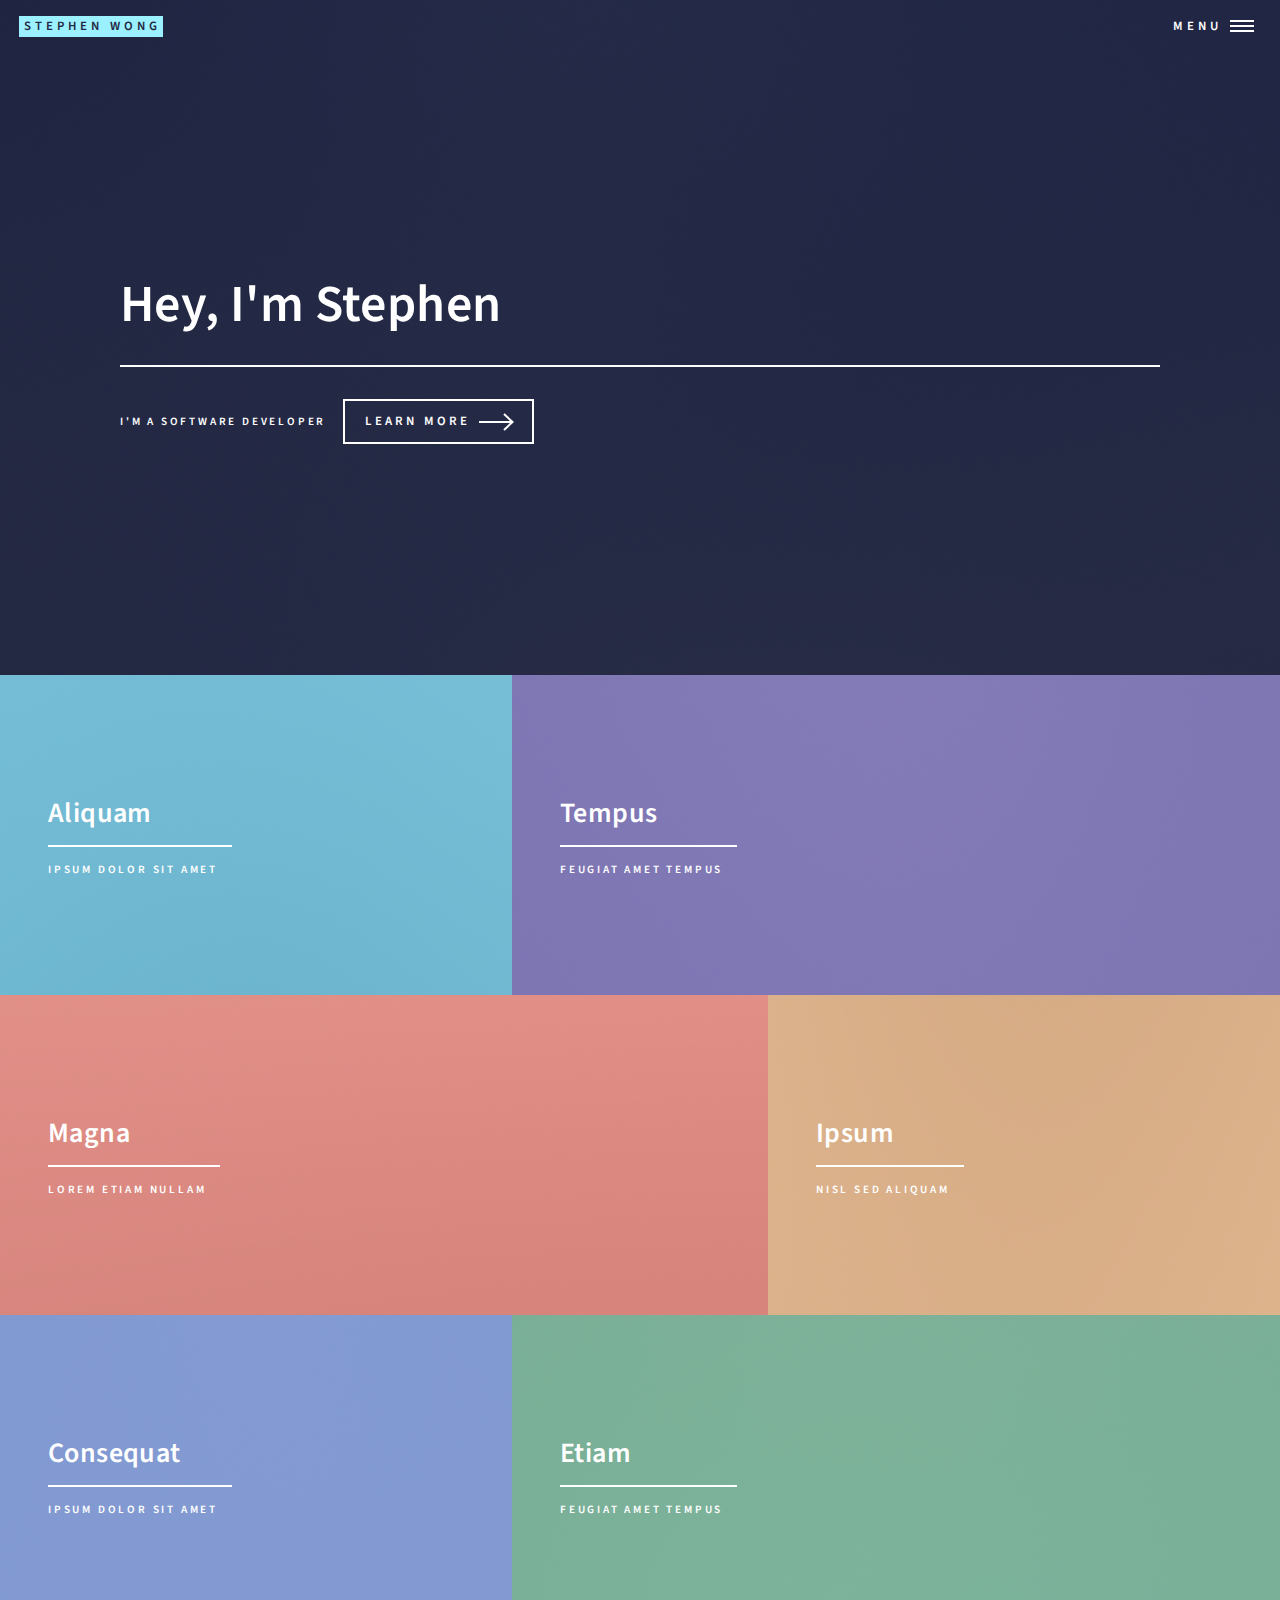
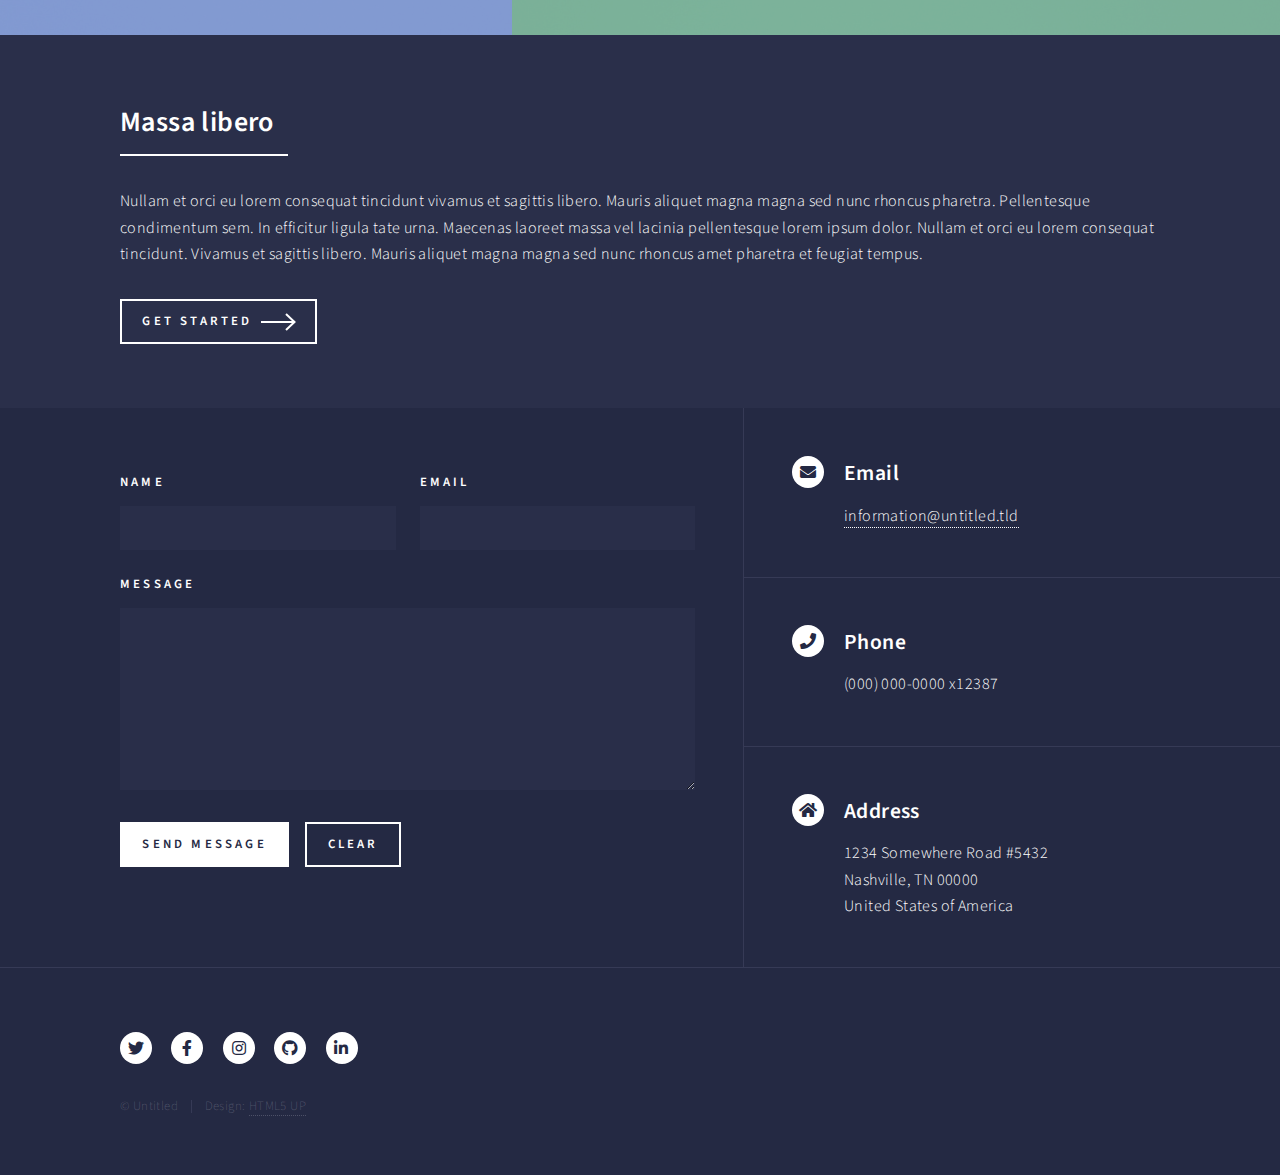
==== index.html @ ec14e12d "first commit" ====
<!DOCTYPE HTML>
<!--
	Forty by HTML5 UP
	html5up.net | @ajlkn
	Free for personal and commercial use under the CCA 3.0 license (html5up.net/license)
-->
<html>
	<head>
		<title>Stephen Wong</title>
		<meta charset="utf-8" />
		<meta name="viewport" content="width=device-width, initial-scale=1, user-scalable=no" />
		<link rel="stylesheet" href="assets/css/main.css" />
		<noscript><link rel="stylesheet" href="assets/css/noscript.css" /></noscript>
	</head>
	<body class="is-preload">

		<!-- Wrapper -->
			<div id="wrapper">

				<!-- Header -->
					<header id="header" class="alt">
						<a href="index.html" class="logo"><strong>Stephen Wong</strong> <span></span></a>
						<nav>
							<a href="#menu">Menu</a>
						</nav>
					</header>

				<!-- Menu -->
					<nav id="menu">
						<ul class="links">
							<li><a href="index.html">Home</a></li>
							<li><a href="landing.html">Landing</a></li>
							<li><a href="generic.html">Generic</a></li>
							<li><a href="elements.html">Elements</a></li>
						</ul>
						<ul class="actions stacked">
							<li><a href="#" class="button primary fit">Get Started</a></li>
							<li><a href="#" class="button fit">Log In</a></li>
						</ul>
					</nav>

				<!-- Banner -->
					<section id="banner" class="major">
						<div class="inner">
							<header class="major">
								<h1>Hey, I'm Stephen</h1>
							</header>
							<div class="content">
								<p>I'm a software developer</p>
								<ul class="actions">
									<li><a href="#one" class="button next scrolly">Learn more</a></li>
								</ul>
							</div>
						</div>
					</section>

				<!-- Main -->
					<div id="main">

						<!-- One -->
							<section id="one" class="tiles">
								<article>
									<span class="image">
										<img src="images/pic01.jpg" alt="" />
									</span>
									<header class="major">
										<h3><a href="landing.html" class="link">Aliquam</a></h3>
										<p>Ipsum dolor sit amet</p>
									</header>
								</article>
								<article>
									<span class="image">
										<img src="images/pic02.jpg" alt="" />
									</span>
									<header class="major">
										<h3><a href="landing.html" class="link">Tempus</a></h3>
										<p>feugiat amet tempus</p>
									</header>
								</article>
								<article>
									<span class="image">
										<img src="images/pic03.jpg" alt="" />
									</span>
									<header class="major">
										<h3><a href="landing.html" class="link">Magna</a></h3>
										<p>Lorem etiam nullam</p>
									</header>
								</article>
								<article>
									<span class="image">
										<img src="images/pic04.jpg" alt="" />
									</span>
									<header class="major">
										<h3><a href="landing.html" class="link">Ipsum</a></h3>
										<p>Nisl sed aliquam</p>
									</header>
								</article>
								<article>
									<span class="image">
										<img src="images/pic05.jpg" alt="" />
									</span>
									<header class="major">
										<h3><a href="landing.html" class="link">Consequat</a></h3>
										<p>Ipsum dolor sit amet</p>
									</header>
								</article>
								<article>
									<span class="image">
										<img src="images/pic06.jpg" alt="" />
									</span>
									<header class="major">
										<h3><a href="landing.html" class="link">Etiam</a></h3>
										<p>Feugiat amet tempus</p>
									</header>
								</article>
							</section>

						<!-- Two -->
							<section id="two">
								<div class="inner">
									<header class="major">
										<h2>Massa libero</h2>
									</header>
									<p>Nullam et orci eu lorem consequat tincidunt vivamus et sagittis libero. Mauris aliquet magna magna sed nunc rhoncus pharetra. Pellentesque condimentum sem. In efficitur ligula tate urna. Maecenas laoreet massa vel lacinia pellentesque lorem ipsum dolor. Nullam et orci eu lorem consequat tincidunt. Vivamus et sagittis libero. Mauris aliquet magna magna sed nunc rhoncus amet pharetra et feugiat tempus.</p>
									<ul class="actions">
										<li><a href="landing.html" class="button next">Get Started</a></li>
									</ul>
								</div>
							</section>

					</div>

				<!-- Contact -->
					<section id="contact">
						<div class="inner">
							<section>
								<form method="post" action="#">
									<div class="fields">
										<div class="field half">
											<label for="name">Name</label>
											<input type="text" name="name" id="name" />
										</div>
										<div class="field half">
											<label for="email">Email</label>
											<input type="text" name="email" id="email" />
										</div>
										<div class="field">
											<label for="message">Message</label>
											<textarea name="message" id="message" rows="6"></textarea>
										</div>
									</div>
									<ul class="actions">
										<li><input type="submit" value="Send Message" class="primary" /></li>
										<li><input type="reset" value="Clear" /></li>
									</ul>
								</form>
							</section>
							<section class="split">
								<section>
									<div class="contact-method">
										<span class="icon solid alt fa-envelope"></span>
										<h3>Email</h3>
										<a href="#">information@untitled.tld</a>
									</div>
								</section>
								<section>
									<div class="contact-method">
										<span class="icon solid alt fa-phone"></span>
										<h3>Phone</h3>
										<span>(000) 000-0000 x12387</span>
									</div>
								</section>
								<section>
									<div class="contact-method">
										<span class="icon solid alt fa-home"></span>
										<h3>Address</h3>
										<span>1234 Somewhere Road #5432<br />
										Nashville, TN 00000<br />
										United States of America</span>
									</div>
								</section>
							</section>
						</div>
					</section>

				<!-- Footer -->
					<footer id="footer">
						<div class="inner">
							<ul class="icons">
								<li><a href="#" class="icon brands alt fa-twitter"><span class="label">Twitter</span></a></li>
								<li><a href="#" class="icon brands alt fa-facebook-f"><span class="label">Facebook</span></a></li>
								<li><a href="#" class="icon brands alt fa-instagram"><span class="label">Instagram</span></a></li>
								<li><a href="#" class="icon brands alt fa-github"><span class="label">GitHub</span></a></li>
								<li><a href="#" class="icon brands alt fa-linkedin-in"><span class="label">LinkedIn</span></a></li>
							</ul>
							<ul class="copyright">
								<li>&copy; Untitled</li><li>Design: <a href="https://html5up.net">HTML5 UP</a></li>
							</ul>
						</div>
					</footer>

			</div>

		<!-- Scripts -->
			<script src="assets/js/jquery.min.js"></script>
			<script src="assets/js/jquery.scrolly.min.js"></script>
			<script src="assets/js/jquery.scrollex.min.js"></script>
			<script src="assets/js/browser.min.js"></script>
			<script src="assets/js/breakpoints.min.js"></script>
			<script src="assets/js/util.js"></script>
			<script src="assets/js/main.js"></script>

	</body>
</html>
---- assets/css/main.css ----
@import url(fontawesome-all.min.css);
@import url("https://fonts.googleapis.com/css?family=Source+Sans+Pro:300,300italic,600,600italic");

/*
	Forty by HTML5 UP
	html5up.net | @ajlkn
	Free for personal and commercial use under the CCA 3.0 license (html5up.net/license)
*/

html, body, div, span, applet, object,
iframe, h1, h2, h3, h4, h5, h6, p, blockquote,
pre, a, abbr, acronym, address, big, cite,
code, del, dfn, em, img, ins, kbd, q, s, samp,
small, strike, strong, sub, sup, tt, var, b,
u, i, center, dl, dt, dd, ol, ul, li, fieldset,
form, label, legend, table, caption, tbody,
tfoot, thead, tr, th, td, article, aside,
canvas, details, embed, figure, figcaption,
footer, header, hgroup, menu, nav, output, ruby,
section, summary, time, mark, audio, video {
	margin: 0;
	padding: 0;
	border: 0;
	font-size: 100%;
	font: inherit;
	vertical-align: baseline;}

article, aside, details, figcaption, figure,
footer, header, hgroup, menu, nav, section {
	display: block;}

body {
	line-height: 1;
}

ol, ul {
	list-style: none;
}

blockquote, q {
	quotes: none;
}

	blockquote:before, blockquote:after, q:before, q:after {
		content: '';
		content: none;
	}

table {
	border-collapse: collapse;
	border-spacing: 0;
}

body {
	-webkit-text-size-adjust: none;
}

mark {
	background-color: transparent;
	color: inherit;
}

input::-moz-focus-inner {
	border: 0;
	padding: 0;
}

input, select, textarea {
	-moz-appearance: none;
	-webkit-appearance: none;
	-ms-appearance: none;
	appearance: none;
}

/* Basic */

	@-ms-viewport {
		width: device-width;
	}

	body {
		-ms-overflow-style: scrollbar;
	}

	@media screen and (max-width: 480px) {

		html, body {
			min-width: 320px;
		}

	}

	html {
		box-sizing: border-box;
	}

	*, *:before, *:after {
		box-sizing: inherit;
	}

	body {
		background: #242943;
	}

		body.is-preload *, body.is-preload *:before, body.is-preload *:after {
			-moz-animation: none !important;
			-webkit-animation: none !important;
			-ms-animation: none !important;
			animation: none !important;
			-moz-transition: none !important;
			-webkit-transition: none !important;
			-ms-transition: none !important;
			transition: none !important;
		}

/* Type */

	body, input, select, textarea {
		color: #ffffff;
		font-family: "Source Sans Pro", Helvetica, sans-serif;
		font-size: 17pt;
		font-weight: 300;
		letter-spacing: 0.025em;
		line-height: 1.65;
	}

		@media screen and (max-width: 1680px) {

			body, input, select, textarea {
				font-size: 14pt;
			}

		}

		@media screen and (max-width: 1280px) {

			body, input, select, textarea {
				font-size: 12pt;
			}

		}

		@media screen and (max-width: 360px) {

			body, input, select, textarea {
				font-size: 11pt;
			}

		}

	a {
		-moz-transition: color 0.2s ease-in-out, border-bottom-color 0.2s ease-in-out;
		-webkit-transition: color 0.2s ease-in-out, border-bottom-color 0.2s ease-in-out;
		-ms-transition: color 0.2s ease-in-out, border-bottom-color 0.2s ease-in-out;
		transition: color 0.2s ease-in-out, border-bottom-color 0.2s ease-in-out;
		border-bottom: dotted 1px;
		color: inherit;
		text-decoration: none;
	}

		a:hover {
			border-bottom-color: transparent;
			color: #9bf1ff !important;
		}

		a:active {
			color: #53e3fb !important;
		}

	strong, b {
		color: #ffffff;
		font-weight: 600;
	}

	em, i {
		font-style: italic;
	}

	p {
		margin: 0 0 2em 0;
	}

	h1, h2, h3, h4, h5, h6 {
		color: #ffffff;
		font-weight: 600;
		line-height: 1.65;
		margin: 0 0 1em 0;
	}

		h1 a, h2 a, h3 a, h4 a, h5 a, h6 a {
			color: inherit;
			border-bottom: 0;
		}

	h1 {
		font-size: 2.5em;
	}

	h2 {
		font-size: 1.75em;
	}

	h3 {
		font-size: 1.35em;
	}

	h4 {
		font-size: 1.1em;
	}

	h5 {
		font-size: 0.9em;
	}

	h6 {
		font-size: 0.7em;
	}

	@media screen and (max-width: 736px) {

		h1 {
			font-size: 2em;
		}

		h2 {
			font-size: 1.5em;
		}

		h3 {
			font-size: 1.25em;
		}

	}

	sub {
		font-size: 0.8em;
		position: relative;
		top: 0.5em;
	}

	sup {
		font-size: 0.8em;
		position: relative;
		top: -0.5em;
	}

	blockquote {
		border-left: solid 4px rgba(212, 212, 255, 0.1);
		font-style: italic;
		margin: 0 0 2em 0;
		padding: 0.5em 0 0.5em 2em;
	}

	code {
		background: rgba(212, 212, 255, 0.035);
		font-family: "Courier New", monospace;
		font-size: 0.9em;
		margin: 0 0.25em;
		padding: 0.25em 0.65em;
	}

	pre {
		-webkit-overflow-scrolling: touch;
		font-family: "Courier New", monospace;
		font-size: 0.9em;
		margin: 0 0 2em 0;
	}

		pre code {
			display: block;
			line-height: 1.75;
			padding: 1em 1.5em;
			overflow-x: auto;
		}

	hr {
		border: 0;
		border-bottom: solid 1px rgba(212, 212, 255, 0.1);
		margin: 2em 0;
	}

		hr.major {
			margin: 3em 0;
		}

	.align-left {
		text-align: left;
	}

	.align-center {
		text-align: center;
	}

	.align-right {
		text-align: right;
	}

/* Row */

	.row {
		display: flex;
		flex-wrap: wrap;
		box-sizing: border-box;
		align-items: stretch;
	}

		.row > * {
			box-sizing: border-box;
		}

		.row.gtr-uniform > * > :last-child {
			margin-bottom: 0;
		}

		.row.aln-left {
			justify-content: flex-start;
		}

		.row.aln-center {
			justify-content: center;
		}

		.row.aln-right {
			justify-content: flex-end;
		}

		.row.aln-top {
			align-items: flex-start;
		}

		.row.aln-middle {
			align-items: center;
		}

		.row.aln-bottom {
			align-items: flex-end;
		}

		.row > .imp {
			order: -1;
		}

		.row > .col-1 {
			width: 8.33333%;
		}

		.row > .off-1 {
			margin-left: 8.33333%;
		}

		.row > .col-2 {
			width: 16.66667%;
		}

		.row > .off-2 {
			margin-left: 16.66667%;
		}

		.row > .col-3 {
			width: 25%;
		}

		.row > .off-3 {
			margin-left: 25%;
		}

		.row > .col-4 {
			width: 33.33333%;
		}

		.row > .off-4 {
			margin-left: 33.33333%;
		}

		.row > .col-5 {
			width: 41.66667%;
		}

		.row > .off-5 {
			margin-left: 41.66667%;
		}

		.row > .col-6 {
			width: 50%;
		}

		.row > .off-6 {
			margin-left: 50%;
		}

		.row > .col-7 {
			width: 58.33333%;
		}

		.row > .off-7 {
			margin-left: 58.33333%;
		}

		.row > .col-8 {
			width: 66.66667%;
		}

		.row > .off-8 {
			margin-left: 66.66667%;
		}

		.row > .col-9 {
			width: 75%;
		}

		.row > .off-9 {
			margin-left: 75%;
		}

		.row > .col-10 {
			width: 83.33333%;
		}

		.row > .off-10 {
			margin-left: 83.33333%;
		}

		.row > .col-11 {
			width: 91.66667%;
		}

		.row > .off-11 {
			margin-left: 91.66667%;
		}

		.row > .col-12 {
			width: 100%;
		}

		.row > .off-12 {
			margin-left: 100%;
		}

		.row.gtr-0 {
			margin-top: 0;
			margin-left: 0em;
		}

			.row.gtr-0 > * {
				padding: 0 0 0 0em;
			}

			.row.gtr-0.gtr-uniform {
				margin-top: 0em;
			}

				.row.gtr-0.gtr-uniform > * {
					padding-top: 0em;
				}

		.row.gtr-25 {
			margin-top: 0;
			margin-left: -0.5em;
		}

			.row.gtr-25 > * {
				padding: 0 0 0 0.5em;
			}

			.row.gtr-25.gtr-uniform {
				margin-top: -0.5em;
			}

				.row.gtr-25.gtr-uniform > * {
					padding-top: 0.5em;
				}

		.row.gtr-50 {
			margin-top: 0;
			margin-left: -1em;
		}

			.row.gtr-50 > * {
				padding: 0 0 0 1em;
			}

			.row.gtr-50.gtr-uniform {
				margin-top: -1em;
			}

				.row.gtr-50.gtr-uniform > * {
					padding-top: 1em;
				}

		.row {
			margin-top: 0;
			margin-left: -2em;
		}

			.row > * {
				padding: 0 0 0 2em;
			}

			.row.gtr-uniform {
				margin-top: -2em;
			}

				.row.gtr-uniform > * {
					padding-top: 2em;
				}

		.row.gtr-150 {
			margin-top: 0;
			margin-left: -3em;
		}

			.row.gtr-150 > * {
				padding: 0 0 0 3em;
			}

			.row.gtr-150.gtr-uniform {
				margin-top: -3em;
			}

				.row.gtr-150.gtr-uniform > * {
					padding-top: 3em;
				}

		.row.gtr-200 {
			margin-top: 0;
			margin-left: -4em;
		}

			.row.gtr-200 > * {
				padding: 0 0 0 4em;
			}

			.row.gtr-200.gtr-uniform {
				margin-top: -4em;
			}

				.row.gtr-200.gtr-uniform > * {
					padding-top: 4em;
				}

		@media screen and (max-width: 1680px) {

			.row {
				display: flex;
				flex-wrap: wrap;
				box-sizing: border-box;
				align-items: stretch;
			}

				.row > * {
					box-sizing: border-box;
				}

				.row.gtr-uniform > * > :last-child {
					margin-bottom: 0;
				}

				.row.aln-left {
					justify-content: flex-start;
				}

				.row.aln-center {
					justify-content: center;
				}

				.row.aln-right {
					justify-content: flex-end;
				}

				.row.aln-top {
					align-items: flex-start;
				}

				.row.aln-middle {
					align-items: center;
				}

				.row.aln-bottom {
					align-items: flex-end;
				}

				.row > .imp-xlarge {
					order: -1;
				}

				.row > .col-1-xlarge {
					width: 8.33333%;
				}

				.row > .off-1-xlarge {
					margin-left: 8.33333%;
				}

				.row > .col-2-xlarge {
					width: 16.66667%;
				}

				.row > .off-2-xlarge {
					margin-left: 16.66667%;
				}

				.row > .col-3-xlarge {
					width: 25%;
				}

				.row > .off-3-xlarge {
					margin-left: 25%;
				}

				.row > .col-4-xlarge {
					width: 33.33333%;
				}

				.row > .off-4-xlarge {
					margin-left: 33.33333%;
				}

				.row > .col-5-xlarge {
					width: 41.66667%;
				}

				.row > .off-5-xlarge {
					margin-left: 41.66667%;
				}

				.row > .col-6-xlarge {
					width: 50%;
				}

				.row > .off-6-xlarge {
					margin-left: 50%;
				}

				.row > .col-7-xlarge {
					width: 58.33333%;
				}

				.row > .off-7-xlarge {
					margin-left: 58.33333%;
				}

				.row > .col-8-xlarge {
					width: 66.66667%;
				}

				.row > .off-8-xlarge {
					margin-left: 66.66667%;
				}

				.row > .col-9-xlarge {
					width: 75%;
				}

				.row > .off-9-xlarge {
					margin-left: 75%;
				}

				.row > .col-10-xlarge {
					width: 83.33333%;
				}

				.row > .off-10-xlarge {
					margin-left: 83.33333%;
				}

				.row > .col-11-xlarge {
					width: 91.66667%;
				}

				.row > .off-11-xlarge {
					margin-left: 91.66667%;
				}

				.row > .col-12-xlarge {
					width: 100%;
				}

				.row > .off-12-xlarge {
					margin-left: 100%;
				}

				.row.gtr-0 {
					margin-top: 0;
					margin-left: 0em;
				}

					.row.gtr-0 > * {
						padding: 0 0 0 0em;
					}

					.row.gtr-0.gtr-uniform {
						margin-top: 0em;
					}

						.row.gtr-0.gtr-uniform > * {
							padding-top: 0em;
						}

				.row.gtr-25 {
					margin-top: 0;
					margin-left: -0.5em;
				}

					.row.gtr-25 > * {
						padding: 0 0 0 0.5em;
					}

					.row.gtr-25.gtr-uniform {
						margin-top: -0.5em;
					}

						.row.gtr-25.gtr-uniform > * {
							padding-top: 0.5em;
						}

				.row.gtr-50 {
					margin-top: 0;
					margin-left: -1em;
				}

					.row.gtr-50 > * {
						padding: 0 0 0 1em;
					}

					.row.gtr-50.gtr-uniform {
						margin-top: -1em;
					}

						.row.gtr-50.gtr-uniform > * {
							padding-top: 1em;
						}

				.row {
					margin-top: 0;
					margin-left: -2em;
				}

					.row > * {
						padding: 0 0 0 2em;
					}

					.row.gtr-uniform {
						margin-top: -2em;
					}

						.row.gtr-uniform > * {
							padding-top: 2em;
						}

				.row.gtr-150 {
					margin-top: 0;
					margin-left: -3em;
				}

					.row.gtr-150 > * {
						padding: 0 0 0 3em;
					}

					.row.gtr-150.gtr-uniform {
						margin-top: -3em;
					}

						.row.gtr-150.gtr-uniform > * {
							padding-top: 3em;
						}

				.row.gtr-200 {
					margin-top: 0;
					margin-left: -4em;
				}

					.row.gtr-200 > * {
						padding: 0 0 0 4em;
					}

					.row.gtr-200.gtr-uniform {
						margin-top: -4em;
					}

						.row.gtr-200.gtr-uniform > * {
							padding-top: 4em;
						}

		}

		@media screen and (max-width: 1280px) {

			.row {
				display: flex;
				flex-wrap: wrap;
				box-sizing: border-box;
				align-items: stretch;
			}

				.row > * {
					box-sizing: border-box;
				}

				.row.gtr-uniform > * > :last-child {
					margin-bottom: 0;
				}

				.row.aln-left {
					justify-content: flex-start;
				}

				.row.aln-center {
					justify-content: center;
				}

				.row.aln-right {
					justify-content: flex-end;
				}

				.row.aln-top {
					align-items: flex-start;
				}

				.row.aln-middle {
					align-items: center;
				}

				.row.aln-bottom {
					align-items: flex-end;
				}

				.row > .imp-large {
					order: -1;
				}

				.row > .col-1-large {
					width: 8.33333%;
				}

				.row > .off-1-large {
					margin-left: 8.33333%;
				}

				.row > .col-2-large {
					width: 16.66667%;
				}

				.row > .off-2-large {
					margin-left: 16.66667%;
				}

				.row > .col-3-large {
					width: 25%;
				}

				.row > .off-3-large {
					margin-left: 25%;
				}

				.row > .col-4-large {
					width: 33.33333%;
				}

				.row > .off-4-large {
					margin-left: 33.33333%;
				}

				.row > .col-5-large {
					width: 41.66667%;
				}

				.row > .off-5-large {
					margin-left: 41.66667%;
				}

				.row > .col-6-large {
					width: 50%;
				}

				.row > .off-6-large {
					margin-left: 50%;
				}

				.row > .col-7-large {
					width: 58.33333%;
				}

				.row > .off-7-large {
					margin-left: 58.33333%;
				}

				.row > .col-8-large {
					width: 66.66667%;
				}

				.row > .off-8-large {
					margin-left: 66.66667%;
				}

				.row > .col-9-large {
					width: 75%;
				}

				.row > .off-9-large {
					margin-left: 75%;
				}

				.row > .col-10-large {
					width: 83.33333%;
				}

				.row > .off-10-large {
					margin-left: 83.33333%;
				}

				.row > .col-11-large {
					width: 91.66667%;
				}

				.row > .off-11-large {
					margin-left: 91.66667%;
				}

				.row > .col-12-large {
					width: 100%;
				}

				.row > .off-12-large {
					margin-left: 100%;
				}

				.row.gtr-0 {
					margin-top: 0;
					margin-left: 0em;
				}

					.row.gtr-0 > * {
						padding: 0 0 0 0em;
					}

					.row.gtr-0.gtr-uniform {
						margin-top: 0em;
					}

						.row.gtr-0.gtr-uniform > * {
							padding-top: 0em;
						}

				.row.gtr-25 {
					margin-top: 0;
					margin-left: -0.375em;
				}

					.row.gtr-25 > * {
						padding: 0 0 0 0.375em;
					}

					.row.gtr-25.gtr-uniform {
						margin-top: -0.375em;
					}

						.row.gtr-25.gtr-uniform > * {
							padding-top: 0.375em;
						}

				.row.gtr-50 {
					margin-top: 0;
					margin-left: -0.75em;
				}

					.row.gtr-50 > * {
						padding: 0 0 0 0.75em;
					}

					.row.gtr-50.gtr-uniform {
						margin-top: -0.75em;
					}

						.row.gtr-50.gtr-uniform > * {
							padding-top: 0.75em;
						}

				.row {
					margin-top: 0;
					margin-left: -1.5em;
				}

					.row > * {
						padding: 0 0 0 1.5em;
					}

					.row.gtr-uniform {
						margin-top: -1.5em;
					}

						.row.gtr-uniform > * {
							padding-top: 1.5em;
						}

				.row.gtr-150 {
					margin-top: 0;
					margin-left: -2.25em;
				}

					.row.gtr-150 > * {
						padding: 0 0 0 2.25em;
					}

					.row.gtr-150.gtr-uniform {
						margin-top: -2.25em;
					}

						.row.gtr-150.gtr-uniform > * {
							padding-top: 2.25em;
						}

				.row.gtr-200 {
					margin-top: 0;
					margin-left: -3em;
				}

					.row.gtr-200 > * {
						padding: 0 0 0 3em;
					}

					.row.gtr-200.gtr-uniform {
						margin-top: -3em;
					}

						.row.gtr-200.gtr-uniform > * {
							padding-top: 3em;
						}

		}

		@media screen and (max-width: 980px) {

			.row {
				display: flex;
				flex-wrap: wrap;
				box-sizing: border-box;
				align-items: stretch;
			}

				.row > * {
					box-sizing: border-box;
				}

				.row.gtr-uniform > * > :last-child {
					margin-bottom: 0;
				}

				.row.aln-left {
					justify-content: flex-start;
				}

				.row.aln-center {
					justify-content: center;
				}

				.row.aln-right {
					justify-content: flex-end;
				}

				.row.aln-top {
					align-items: flex-start;
				}

				.row.aln-middle {
					align-items: center;
				}

				.row.aln-bottom {
					align-items: flex-end;
				}

				.row > .imp-medium {
					order: -1;
				}

				.row > .col-1-medium {
					width: 8.33333%;
				}

				.row > .off-1-medium {
					margin-left: 8.33333%;
				}

				.row > .col-2-medium {
					width: 16.66667%;
				}

				.row > .off-2-medium {
					margin-left: 16.66667%;
				}

				.row > .col-3-medium {
					width: 25%;
				}

				.row > .off-3-medium {
					margin-left: 25%;
				}

				.row > .col-4-medium {
					width: 33.33333%;
				}

				.row > .off-4-medium {
					margin-left: 33.33333%;
				}

				.row > .col-5-medium {
					width: 41.66667%;
				}

				.row > .off-5-medium {
					margin-left: 41.66667%;
				}

				.row > .col-6-medium {
					width: 50%;
				}

				.row > .off-6-medium {
					margin-left: 50%;
				}

				.row > .col-7-medium {
					width: 58.33333%;
				}

				.row > .off-7-medium {
					margin-left: 58.33333%;
				}

				.row > .col-8-medium {
					width: 66.66667%;
				}

				.row > .off-8-medium {
					margin-left: 66.66667%;
				}

				.row > .col-9-medium {
					width: 75%;
				}

				.row > .off-9-medium {
					margin-left: 75%;
				}

				.row > .col-10-medium {
					width: 83.33333%;
				}

				.row > .off-10-medium {
					margin-left: 83.33333%;
				}

				.row > .col-11-medium {
					width: 91.66667%;
				}

				.row > .off-11-medium {
					margin-left: 91.66667%;
				}

				.row > .col-12-medium {
					width: 100%;
				}

				.row > .off-12-medium {
					margin-left: 100%;
				}

				.row.gtr-0 {
					margin-top: 0;
					margin-left: 0em;
				}

					.row.gtr-0 > * {
						padding: 0 0 0 0em;
					}

					.row.gtr-0.gtr-uniform {
						margin-top: 0em;
					}

						.row.gtr-0.gtr-uniform > * {
							padding-top: 0em;
						}

				.row.gtr-25 {
					margin-top: 0;
					margin-left: -0.375em;
				}

					.row.gtr-25 > * {
						padding: 0 0 0 0.375em;
					}

					.row.gtr-25.gtr-uniform {
						margin-top: -0.375em;
					}

						.row.gtr-25.gtr-uniform > * {
							padding-top: 0.375em;
						}

				.row.gtr-50 {
					margin-top: 0;
					margin-left: -0.75em;
				}

					.row.gtr-50 > * {
						padding: 0 0 0 0.75em;
					}

					.row.gtr-50.gtr-uniform {
						margin-top: -0.75em;
					}

						.row.gtr-50.gtr-uniform > * {
							padding-top: 0.75em;
						}

				.row {
					margin-top: 0;
					margin-left: -1.5em;
				}

					.row > * {
						padding: 0 0 0 1.5em;
					}

					.row.gtr-uniform {
						margin-top: -1.5em;
					}

						.row.gtr-uniform > * {
							padding-top: 1.5em;
						}

				.row.gtr-150 {
					margin-top: 0;
					margin-left: -2.25em;
				}

					.row.gtr-150 > * {
						padding: 0 0 0 2.25em;
					}

					.row.gtr-150.gtr-uniform {
						margin-top: -2.25em;
					}

						.row.gtr-150.gtr-uniform > * {
							padding-top: 2.25em;
						}

				.row.gtr-200 {
					margin-top: 0;
					margin-left: -3em;
				}

					.row.gtr-200 > * {
						padding: 0 0 0 3em;
					}

					.row.gtr-200.gtr-uniform {
						margin-top: -3em;
					}

						.row.gtr-200.gtr-uniform > * {
							padding-top: 3em;
						}

		}

		@media screen and (max-width: 736px) {

			.row {
				display: flex;
				flex-wrap: wrap;
				box-sizing: border-box;
				align-items: stretch;
			}

				.row > * {
					box-sizing: border-box;
				}

				.row.gtr-uniform > * > :last-child {
					margin-bottom: 0;
				}

				.row.aln-left {
					justify-content: flex-start;
				}

				.row.aln-center {
					justify-content: center;
				}

				.row.aln-right {
					justify-content: flex-end;
				}

				.row.aln-top {
					align-items: flex-start;
				}

				.row.aln-middle {
					align-items: center;
				}

				.row.aln-bottom {
					align-items: flex-end;
				}

				.row > .imp-small {
					order: -1;
				}

				.row > .col-1-small {
					width: 8.33333%;
				}

				.row > .off-1-small {
					margin-left: 8.33333%;
				}

				.row > .col-2-small {
					width: 16.66667%;
				}

				.row > .off-2-small {
					margin-left: 16.66667%;
				}

				.row > .col-3-small {
					width: 25%;
				}

				.row > .off-3-small {
					margin-left: 25%;
				}

				.row > .col-4-small {
					width: 33.33333%;
				}

				.row > .off-4-small {
					margin-left: 33.33333%;
				}

				.row > .col-5-small {
					width: 41.66667%;
				}

				.row > .off-5-small {
					margin-left: 41.66667%;
				}

				.row > .col-6-small {
					width: 50%;
				}

				.row > .off-6-small {
					margin-left: 50%;
				}

				.row > .col-7-small {
					width: 58.33333%;
				}

				.row > .off-7-small {
					margin-left: 58.33333%;
				}

				.row > .col-8-small {
					width: 66.66667%;
				}

				.row > .off-8-small {
					margin-left: 66.66667%;
				}

				.row > .col-9-small {
					width: 75%;
				}

				.row > .off-9-small {
					margin-left: 75%;
				}

				.row > .col-10-small {
					width: 83.33333%;
				}

				.row > .off-10-small {
					margin-left: 83.33333%;
				}

				.row > .col-11-small {
					width: 91.66667%;
				}

				.row > .off-11-small {
					margin-left: 91.66667%;
				}

				.row > .col-12-small {
					width: 100%;
				}

				.row > .off-12-small {
					margin-left: 100%;
				}

				.row.gtr-0 {
					margin-top: 0;
					margin-left: 0em;
				}

					.row.gtr-0 > * {
						padding: 0 0 0 0em;
					}

					.row.gtr-0.gtr-uniform {
						margin-top: 0em;
					}

						.row.gtr-0.gtr-uniform > * {
							padding-top: 0em;
						}

				.row.gtr-25 {
					margin-top: 0;
					margin-left: -0.3125em;
				}

					.row.gtr-25 > * {
						padding: 0 0 0 0.3125em;
					}

					.row.gtr-25.gtr-uniform {
						margin-top: -0.3125em;
					}

						.row.gtr-25.gtr-uniform > * {
							padding-top: 0.3125em;
						}

				.row.gtr-50 {
					margin-top: 0;
					margin-left: -0.625em;
				}

					.row.gtr-50 > * {
						padding: 0 0 0 0.625em;
					}

					.row.gtr-50.gtr-uniform {
						margin-top: -0.625em;
					}

						.row.gtr-50.gtr-uniform > * {
							padding-top: 0.625em;
						}

				.row {
					margin-top: 0;
					margin-left: -1.25em;
				}

					.row > * {
						padding: 0 0 0 1.25em;
					}

					.row.gtr-uniform {
						margin-top: -1.25em;
					}

						.row.gtr-uniform > * {
							padding-top: 1.25em;
						}

				.row.gtr-150 {
					margin-top: 0;
					margin-left: -1.875em;
				}

					.row.gtr-150 > * {
						padding: 0 0 0 1.875em;
					}

					.row.gtr-150.gtr-uniform {
						margin-top: -1.875em;
					}

						.row.gtr-150.gtr-uniform > * {
							padding-top: 1.875em;
						}

				.row.gtr-200 {
					margin-top: 0;
					margin-left: -2.5em;
				}

					.row.gtr-200 > * {
						padding: 0 0 0 2.5em;
					}

					.row.gtr-200.gtr-uniform {
						margin-top: -2.5em;
					}

						.row.gtr-200.gtr-uniform > * {
							padding-top: 2.5em;
						}

		}

		@media screen and (max-width: 480px) {

			.row {
				display: flex;
				flex-wrap: wrap;
				box-sizing: border-box;
				align-items: stretch;
			}

				.row > * {
					box-sizing: border-box;
				}

				.row.gtr-uniform > * > :last-child {
					margin-bottom: 0;
				}

				.row.aln-left {
					justify-content: flex-start;
				}

				.row.aln-center {
					justify-content: center;
				}

				.row.aln-right {
					justify-content: flex-end;
				}

				.row.aln-top {
					align-items: flex-start;
				}

				.row.aln-middle {
					align-items: center;
				}

				.row.aln-bottom {
					align-items: flex-end;
				}

				.row > .imp-xsmall {
					order: -1;
				}

				.row > .col-1-xsmall {
					width: 8.33333%;
				}

				.row > .off-1-xsmall {
					margin-left: 8.33333%;
				}

				.row > .col-2-xsmall {
					width: 16.66667%;
				}

				.row > .off-2-xsmall {
					margin-left: 16.66667%;
				}

				.row > .col-3-xsmall {
					width: 25%;
				}

				.row > .off-3-xsmall {
					margin-left: 25%;
				}

				.row > .col-4-xsmall {
					width: 33.33333%;
				}

				.row > .off-4-xsmall {
					margin-left: 33.33333%;
				}

				.row > .col-5-xsmall {
					width: 41.66667%;
				}

				.row > .off-5-xsmall {
					margin-left: 41.66667%;
				}

				.row > .col-6-xsmall {
					width: 50%;
				}

				.row > .off-6-xsmall {
					margin-left: 50%;
				}

				.row > .col-7-xsmall {
					width: 58.33333%;
				}

				.row > .off-7-xsmall {
					margin-left: 58.33333%;
				}

				.row > .col-8-xsmall {
					width: 66.66667%;
				}

				.row > .off-8-xsmall {
					margin-left: 66.66667%;
				}

				.row > .col-9-xsmall {
					width: 75%;
				}

				.row > .off-9-xsmall {
					margin-left: 75%;
				}

				.row > .col-10-xsmall {
					width: 83.33333%;
				}

				.row > .off-10-xsmall {
					margin-left: 83.33333%;
				}

				.row > .col-11-xsmall {
					width: 91.66667%;
				}

				.row > .off-11-xsmall {
					margin-left: 91.66667%;
				}

				.row > .col-12-xsmall {
					width: 100%;
				}

				.row > .off-12-xsmall {
					margin-left: 100%;
				}

				.row.gtr-0 {
					margin-top: 0;
					margin-left: 0em;
				}

					.row.gtr-0 > * {
						padding: 0 0 0 0em;
					}

					.row.gtr-0.gtr-uniform {
						margin-top: 0em;
					}

						.row.gtr-0.gtr-uniform > * {
							padding-top: 0em;
						}

				.row.gtr-25 {
					margin-top: 0;
					margin-left: -0.3125em;
				}

					.row.gtr-25 > * {
						padding: 0 0 0 0.3125em;
					}

					.row.gtr-25.gtr-uniform {
						margin-top: -0.3125em;
					}

						.row.gtr-25.gtr-uniform > * {
							padding-top: 0.3125em;
						}

				.row.gtr-50 {
					margin-top: 0;
					margin-left: -0.625em;
				}

					.row.gtr-50 > * {
						padding: 0 0 0 0.625em;
					}

					.row.gtr-50.gtr-uniform {
						margin-top: -0.625em;
					}

						.row.gtr-50.gtr-uniform > * {
							padding-top: 0.625em;
						}

				.row {
					margin-top: 0;
					margin-left: -1.25em;
				}

					.row > * {
						padding: 0 0 0 1.25em;
					}

					.row.gtr-uniform {
						margin-top: -1.25em;
					}

						.row.gtr-uniform > * {
							padding-top: 1.25em;
						}

				.row.gtr-150 {
					margin-top: 0;
					margin-left: -1.875em;
				}

					.row.gtr-150 > * {
						padding: 0 0 0 1.875em;
					}

					.row.gtr-150.gtr-uniform {
						margin-top: -1.875em;
					}

						.row.gtr-150.gtr-uniform > * {
							padding-top: 1.875em;
						}

				.row.gtr-200 {
					margin-top: 0;
					margin-left: -2.5em;
				}

					.row.gtr-200 > * {
						padding: 0 0 0 2.5em;
					}

					.row.gtr-200.gtr-uniform {
						margin-top: -2.5em;
					}

						.row.gtr-200.gtr-uniform > * {
							padding-top: 2.5em;
						}

		}

/* Section/Article */

	section.special, article.special {
		text-align: center;
	}

	header.major {
		width: -moz-max-content;
		width: -webkit-max-content;
		width: -ms-max-content;
		width: max-content;
		margin-bottom: 2em;
	}

		header.major > :first-child {
			margin-bottom: 0;
			width: calc(100% + 0.5em);
		}

			header.major > :first-child:after {
				content: '';
				background-color: #ffffff;
				display: block;
				height: 2px;
				margin: 0.325em 0 0.5em 0;
				width: 100%;
			}

		header.major > p {
			font-size: 0.7em;
			font-weight: 600;
			letter-spacing: 0.25em;
			margin-bottom: 0;
			text-transform: uppercase;
		}

		body.is-ie header.major > :first-child:after {
			max-width: 9em;
		}

		body.is-ie header.major > h1:after {
			max-width: 100% !important;
		}

	@media screen and (max-width: 736px) {

		header.major > p br {
			display: none;
		}

	}

/* Form */

	form {
		margin: 0 0 2em 0;
	}

		form > :last-child {
			margin-bottom: 0;
		}

		form > .fields {
			display: -moz-flex;
			display: -webkit-flex;
			display: -ms-flex;
			display: flex;
			-moz-flex-wrap: wrap;
			-webkit-flex-wrap: wrap;
			-ms-flex-wrap: wrap;
			flex-wrap: wrap;
			width: calc(100% + 3em);
			margin: -1.5em 0 2em -1.5em;
		}

			form > .fields > .field {
				-moz-flex-grow: 0;
				-webkit-flex-grow: 0;
				-ms-flex-grow: 0;
				flex-grow: 0;
				-moz-flex-shrink: 0;
				-webkit-flex-shrink: 0;
				-ms-flex-shrink: 0;
				flex-shrink: 0;
				padding: 1.5em 0 0 1.5em;
				width: calc(100% - 1.5em);
			}

				form > .fields > .field.half {
					width: calc(50% - 0.75em);
				}

				form > .fields > .field.third {
					width: calc(100%/3 - 0.5em);
				}

				form > .fields > .field.quarter {
					width: calc(25% - 0.375em);
				}

		@media screen and (max-width: 480px) {

			form > .fields {
				width: calc(100% + 3em);
				margin: -1.5em 0 2em -1.5em;
			}

				form > .fields > .field {
					padding: 1.5em 0 0 1.5em;
					width: calc(100% - 1.5em);
				}

					form > .fields > .field.half {
						width: calc(100% - 1.5em);
					}

					form > .fields > .field.third {
						width: calc(100% - 1.5em);
					}

					form > .fields > .field.quarter {
						width: calc(100% - 1.5em);
					}

		}

	label {
		color: #ffffff;
		display: block;
		font-size: 0.8em;
		font-weight: 600;
		letter-spacing: 0.25em;
		margin: 0 0 1em 0;
		text-transform: uppercase;
	}

	input[type="text"],
	input[type="password"],
	input[type="email"],
	input[type="tel"],
	input[type="search"],
	input[type="url"],
	select,
	textarea {
		-moz-appearance: none;
		-webkit-appearance: none;
		-ms-appearance: none;
		appearance: none;
		background: rgba(212, 212, 255, 0.035);
		border: none;
		border-radius: 0;
		color: inherit;
		display: block;
		outline: 0;
		padding: 0 1em;
		text-decoration: none;
		width: 100%;
	}

		input[type="text"]:invalid,
		input[type="password"]:invalid,
		input[type="email"]:invalid,
		input[type="tel"]:invalid,
		input[type="search"]:invalid,
		input[type="url"]:invalid,
		select:invalid,
		textarea:invalid {
			box-shadow: none;
		}

		input[type="text"]:focus,
		input[type="password"]:focus,
		input[type="email"]:focus,
		input[type="tel"]:focus,
		input[type="search"]:focus,
		input[type="url"]:focus,
		select:focus,
		textarea:focus {
			border-color: #9bf1ff;
			box-shadow: 0 0 0 2px #9bf1ff;
		}

	select {
		background-image: url("data:image/svg+xml;charset=utf8,%3Csvg xmlns='http://www.w3.org/2000/svg' width='40' height='40' preserveAspectRatio='none' viewBox='0 0 40 40'%3E%3Cpath d='M9.4,12.3l10.4,10.4l10.4-10.4c0.2-0.2,0.5-0.4,0.9-0.4c0.3,0,0.6,0.1,0.9,0.4l3.3,3.3c0.2,0.2,0.4,0.5,0.4,0.9 c0,0.4-0.1,0.6-0.4,0.9L20.7,31.9c-0.2,0.2-0.5,0.4-0.9,0.4c-0.3,0-0.6-0.1-0.9-0.4L4.3,17.3c-0.2-0.2-0.4-0.5-0.4-0.9 c0-0.4,0.1-0.6,0.4-0.9l3.3-3.3c0.2-0.2,0.5-0.4,0.9-0.4S9.1,12.1,9.4,12.3z' fill='rgba(212, 212, 255, 0.1)' /%3E%3C/svg%3E");
		background-size: 1.25rem;
		background-repeat: no-repeat;
		background-position: calc(100% - 1rem) center;
		height: 2.75em;
		padding-right: 2.75em;
		text-overflow: ellipsis;
	}

		select option {
			color: #ffffff;
			background: #242943;
		}

		select:focus::-ms-value {
			background-color: transparent;
		}

		select::-ms-expand {
			display: none;
		}

	input[type="text"],
	input[type="password"],
	input[type="email"],
	input[type="tel"],
	input[type="search"],
	input[type="url"],
	select {
		height: 2.75em;
	}

	textarea {
		padding: 0.75em 1em;
	}

	input[type="checkbox"],
	input[type="radio"] {
		-moz-appearance: none;
		-webkit-appearance: none;
		-ms-appearance: none;
		appearance: none;
		display: block;
		float: left;
		margin-right: -2em;
		opacity: 0;
		width: 1em;
		z-index: -1;
	}

		input[type="checkbox"] + label,
		input[type="radio"] + label {
			text-decoration: none;
			color: #ffffff;
			cursor: pointer;
			display: inline-block;
			font-weight: 300;
			padding-left: 2.65em;
			padding-right: 0.75em;
			position: relative;
		}

			input[type="checkbox"] + label:before,
			input[type="radio"] + label:before {
				-moz-osx-font-smoothing: grayscale;
				-webkit-font-smoothing: antialiased;
				display: inline-block;
				font-style: normal;
				font-variant: normal;
				text-rendering: auto;
				line-height: 1;
				text-transform: none !important;
				font-family: 'Font Awesome 5 Free';
				font-weight: 900;
			}

			input[type="checkbox"] + label:before,
			input[type="radio"] + label:before {
				background: rgba(212, 212, 255, 0.035);
				content: '';
				display: inline-block;
				font-size: 0.8em;
				height: 2.0625em;
				left: 0;
				letter-spacing: 0;
				line-height: 2.0625em;
				position: absolute;
				text-align: center;
				top: 0;
				width: 2.0625em;
			}

		input[type="checkbox"]:checked + label:before,
		input[type="radio"]:checked + label:before {
			background: #ffffff;
			border-color: #9bf1ff;
			content: '\f00c';
			color: #242943;
		}

		input[type="checkbox"]:focus + label:before,
		input[type="radio"]:focus + label:before {
			box-shadow: 0 0 0 2px #9bf1ff;
		}

	input[type="radio"] + label:before {
		border-radius: 100%;
	}

	::-webkit-input-placeholder {
		color: rgba(244, 244, 255, 0.2) !important;
		opacity: 1.0;
	}

	:-moz-placeholder {
		color: rgba(244, 244, 255, 0.2) !important;
		opacity: 1.0;
	}

	::-moz-placeholder {
		color: rgba(244, 244, 255, 0.2) !important;
		opacity: 1.0;
	}

	:-ms-input-placeholder {
		color: rgba(244, 244, 255, 0.2) !important;
		opacity: 1.0;
	}

/* Box */

	.box {
		border: solid 1px rgba(212, 212, 255, 0.1);
		margin-bottom: 2em;
		padding: 1.5em;
	}

		.box > :last-child,
		.box > :last-child > :last-child,
		.box > :last-child > :last-child > :last-child {
			margin-bottom: 0;
		}

		.box.alt {
			border: 0;
			border-radius: 0;
			padding: 0;
		}

/* Icon */

	.icon {
		text-decoration: none;
		border-bottom: none;
		position: relative;
	}

		.icon:before {
			-moz-osx-font-smoothing: grayscale;
			-webkit-font-smoothing: antialiased;
			display: inline-block;
			font-style: normal;
			font-variant: normal;
			text-rendering: auto;
			line-height: 1;
			text-transform: none !important;
			font-family: 'Font Awesome 5 Free';
			font-weight: 400;
		}

		.icon > .label {
			display: none;
		}

		.icon:before {
			line-height: inherit;
		}

		.icon.solid:before {
			font-weight: 900;
		}

		.icon.brands:before {
			font-family: 'Font Awesome 5 Brands';
		}

		.icon.alt:before {
			background-color: #ffffff;
			border-radius: 100%;
			color: #242943;
			display: inline-block;
			height: 2em;
			line-height: 2em;
			text-align: center;
			width: 2em;
		}

	a.icon.alt:before {
		-moz-transition: background-color 0.2s ease-in-out;
		-webkit-transition: background-color 0.2s ease-in-out;
		-ms-transition: background-color 0.2s ease-in-out;
		transition: background-color 0.2s ease-in-out;
	}

	a.icon.alt:hover:before {
		background-color: #6fc3df;
	}

	a.icon.alt:active:before {
		background-color: #37a6cb;
	}

/* Image */

	.image {
		border: 0;
		display: inline-block;
		position: relative;
	}

		.image img {
			display: block;
		}

		.image.left, .image.right {
			max-width: 30%;
		}

			.image.left img, .image.right img {
				width: 100%;
			}

		.image.left {
			float: left;
			margin: 0 1.5em 1.25em 0;
			top: 0.25em;
		}

		.image.right {
			float: right;
			margin: 0 0 1.25em 1.5em;
			top: 0.25em;
		}

		.image.fit {
			display: block;
			margin: 0 0 2em 0;
			width: 100%;
		}

			.image.fit img {
				width: 100%;
			}

		.image.main {
			display: block;
			margin: 2.5em 0;
			width: 100%;
		}

			.image.main img {
				width: 100%;
			}

			@media screen and (max-width: 736px) {

				.image.main {
					margin: 1.5em 0;
				}

			}

/* List */

	ol {
		list-style: decimal;
		margin: 0 0 2em 0;
		padding-left: 1.25em;
	}

		ol li {
			padding-left: 0.25em;
		}

	ul {
		list-style: disc;
		margin: 0 0 2em 0;
		padding-left: 1em;
	}

		ul li {
			padding-left: 0.5em;
		}

		ul.alt {
			list-style: none;
			padding-left: 0;
		}

			ul.alt li {
				border-top: solid 1px rgba(212, 212, 255, 0.1);
				padding: 0.5em 0;
			}

				ul.alt li:first-child {
					border-top: 0;
					padding-top: 0;
				}

	dl {
		margin: 0 0 2em 0;
	}

		dl dt {
			display: block;
			font-weight: 600;
			margin: 0 0 1em 0;
		}

		dl dd {
			margin-left: 2em;
		}

/* Actions */

	ul.actions {
		display: -moz-flex;
		display: -webkit-flex;
		display: -ms-flex;
		display: flex;
		cursor: default;
		list-style: none;
		margin-left: -1em;
		padding-left: 0;
	}

		ul.actions li {
			padding: 0 0 0 1em;
			vertical-align: middle;
		}

		ul.actions.special {
			-moz-justify-content: center;
			-webkit-justify-content: center;
			-ms-justify-content: center;
			justify-content: center;
			width: 100%;
			margin-left: 0;
		}

			ul.actions.special li:first-child {
				padding-left: 0;
			}

		ul.actions.stacked {
			-moz-flex-direction: column;
			-webkit-flex-direction: column;
			-ms-flex-direction: column;
			flex-direction: column;
			margin-left: 0;
		}

			ul.actions.stacked li {
				padding: 1.3em 0 0 0;
			}

				ul.actions.stacked li:first-child {
					padding-top: 0;
				}

		ul.actions.fit {
			width: calc(100% + 1em);
		}

			ul.actions.fit li {
				-moz-flex-grow: 1;
				-webkit-flex-grow: 1;
				-ms-flex-grow: 1;
				flex-grow: 1;
				-moz-flex-shrink: 1;
				-webkit-flex-shrink: 1;
				-ms-flex-shrink: 1;
				flex-shrink: 1;
				width: 100%;
			}

				ul.actions.fit li > * {
					width: 100%;
				}

			ul.actions.fit.stacked {
				width: 100%;
			}

/* Icons */

	ul.icons {
		cursor: default;
		list-style: none;
		padding-left: 0;
	}

		ul.icons li {
			display: inline-block;
			padding: 0 1em 0 0;
		}

			ul.icons li:last-child {
				padding-right: 0;
			}

		@media screen and (max-width: 736px) {

			ul.icons li {
				padding: 0 0.75em 0 0;
			}

		}

/* Pagination */

	ul.pagination {
		cursor: default;
		list-style: none;
		padding-left: 0;
	}

		ul.pagination li {
			display: inline-block;
			padding-left: 0;
			vertical-align: middle;
		}

			ul.pagination li > .page {
				-moz-transition: background-color 0.2s ease-in-out, color 0.2s ease-in-out;
				-webkit-transition: background-color 0.2s ease-in-out, color 0.2s ease-in-out;
				-ms-transition: background-color 0.2s ease-in-out, color 0.2s ease-in-out;
				transition: background-color 0.2s ease-in-out, color 0.2s ease-in-out;
				border-bottom: 0;
				display: inline-block;
				font-size: 0.8em;
				font-weight: 600;
				height: 1.5em;
				line-height: 1.5em;
				margin: 0 0.125em;
				min-width: 1.5em;
				padding: 0 0.5em;
				text-align: center;
			}

				ul.pagination li > .page.active {
					background-color: #ffffff;
					color: #242943;
				}

					ul.pagination li > .page.active:hover {
						background-color: #9bf1ff;
						color: #242943 !important;
					}

					ul.pagination li > .page.active:active {
						background-color: #53e3fb;
					}

			ul.pagination li:first-child {
				padding-right: 0.75em;
			}

			ul.pagination li:last-child {
				padding-left: 0.75em;
			}

		@media screen and (max-width: 480px) {

			ul.pagination li:nth-child(n+2):nth-last-child(n+2) {
				display: none;
			}

			ul.pagination li:first-child {
				padding-right: 0;
			}

		}

/* Table */

	.table-wrapper {
		-webkit-overflow-scrolling: touch;
		overflow-x: auto;
	}

	table {
		margin: 0 0 2em 0;
		width: 100%;
	}

		table tbody tr {
			border: solid 1px rgba(212, 212, 255, 0.1);
			border-left: 0;
			border-right: 0;
		}

			table tbody tr:nth-child(2n + 1) {
				background-color: rgba(212, 212, 255, 0.035);
			}

		table td {
			padding: 0.75em 0.75em;
		}

		table th {
			color: #ffffff;
			font-size: 0.9em;
			font-weight: 600;
			padding: 0 0.75em 0.75em 0.75em;
			text-align: left;
		}

		table thead {
			border-bottom: solid 2px rgba(212, 212, 255, 0.1);
		}

		table tfoot {
			border-top: solid 2px rgba(212, 212, 255, 0.1);
		}

		table.alt {
			border-collapse: separate;
		}

			table.alt tbody tr td {
				border: solid 1px rgba(212, 212, 255, 0.1);
				border-left-width: 0;
				border-top-width: 0;
			}

				table.alt tbody tr td:first-child {
					border-left-width: 1px;
				}

			table.alt tbody tr:first-child td {
				border-top-width: 1px;
			}

			table.alt thead {
				border-bottom: 0;
			}

			table.alt tfoot {
				border-top: 0;
			}

/* Button */

	input[type="submit"],
	input[type="reset"],
	input[type="button"],
	button,
	.button {
		-moz-appearance: none;
		-webkit-appearance: none;
		-ms-appearance: none;
		appearance: none;
		-moz-transition: background-color 0.2s ease-in-out, box-shadow 0.2s ease-in-out, color 0.2s ease-in-out;
		-webkit-transition: background-color 0.2s ease-in-out, box-shadow 0.2s ease-in-out, color 0.2s ease-in-out;
		-ms-transition: background-color 0.2s ease-in-out, box-shadow 0.2s ease-in-out, color 0.2s ease-in-out;
		transition: background-color 0.2s ease-in-out, box-shadow 0.2s ease-in-out, color 0.2s ease-in-out;
		background-color: transparent;
		border: 0;
		border-radius: 0;
		box-shadow: inset 0 0 0 2px #ffffff;
		color: #ffffff;
		cursor: pointer;
		display: inline-block;
		font-size: 0.8em;
		font-weight: 600;
		height: 3.5em;
		letter-spacing: 0.25em;
		line-height: 3.5em;
		padding: 0 1.75em;
		text-align: center;
		text-decoration: none;
		text-transform: uppercase;
		white-space: nowrap;
	}

		input[type="submit"]:hover, input[type="submit"]:active,
		input[type="reset"]:hover,
		input[type="reset"]:active,
		input[type="button"]:hover,
		input[type="button"]:active,
		button:hover,
		button:active,
		.button:hover,
		.button:active {
			box-shadow: inset 0 0 0 2px #9bf1ff;
			color: #9bf1ff;
		}

		input[type="submit"]:active,
		input[type="reset"]:active,
		input[type="button"]:active,
		button:active,
		.button:active {
			background-color: rgba(155, 241, 255, 0.1);
			box-shadow: inset 0 0 0 2px #53e3fb;
			color: #53e3fb;
		}

		input[type="submit"].icon:before,
		input[type="reset"].icon:before,
		input[type="button"].icon:before,
		button.icon:before,
		.button.icon:before {
			margin-right: 0.5em;
		}

		input[type="submit"].fit,
		input[type="reset"].fit,
		input[type="button"].fit,
		button.fit,
		.button.fit {
			width: 100%;
		}

		input[type="submit"].small,
		input[type="reset"].small,
		input[type="button"].small,
		button.small,
		.button.small {
			font-size: 0.6em;
		}

		input[type="submit"].large,
		input[type="reset"].large,
		input[type="button"].large,
		button.large,
		.button.large {
			font-size: 1.25em;
			height: 3em;
			line-height: 3em;
		}

		input[type="submit"].next,
		input[type="reset"].next,
		input[type="button"].next,
		button.next,
		.button.next {
			padding-right: 4.5em;
			position: relative;
		}

			input[type="submit"].next:before, input[type="submit"].next:after,
			input[type="reset"].next:before,
			input[type="reset"].next:after,
			input[type="button"].next:before,
			input[type="button"].next:after,
			button.next:before,
			button.next:after,
			.button.next:before,
			.button.next:after {
				-moz-transition: opacity 0.2s ease-in-out;
				-webkit-transition: opacity 0.2s ease-in-out;
				-ms-transition: opacity 0.2s ease-in-out;
				transition: opacity 0.2s ease-in-out;
				background-position: center right;
				background-repeat: no-repeat;
				background-size: 36px 24px;
				content: '';
				display: block;
				height: 100%;
				position: absolute;
				right: 1.5em;
				top: 0;
				vertical-align: middle;
				width: 36px;
			}

			input[type="submit"].next:before,
			input[type="reset"].next:before,
			input[type="button"].next:before,
			button.next:before,
			.button.next:before {
				background-image: url("data:image/svg+xml;charset=utf8,%3Csvg xmlns='http://www.w3.org/2000/svg' xmlns:xlink='http://www.w3.org/1999/xlink' width='36px' height='24px' viewBox='0 0 36 24' zoomAndPan='disable'%3E%3Cstyle%3Eline %7B stroke: %23ffffff%3B stroke-width: 2px%3B %7D%3C/style%3E%3Cline x1='0' y1='12' x2='34' y2='12' /%3E%3Cline x1='25' y1='4' x2='34' y2='12.5' /%3E%3Cline x1='25' y1='20' x2='34' y2='11.5' /%3E%3C/svg%3E");
			}

			input[type="submit"].next:after,
			input[type="reset"].next:after,
			input[type="button"].next:after,
			button.next:after,
			.button.next:after {
				background-image: url("data:image/svg+xml;charset=utf8,%3Csvg xmlns='http://www.w3.org/2000/svg' xmlns:xlink='http://www.w3.org/1999/xlink' width='36px' height='24px' viewBox='0 0 36 24' zoomAndPan='disable'%3E%3Cstyle%3Eline %7B stroke: %239bf1ff%3B stroke-width: 2px%3B %7D%3C/style%3E%3Cline x1='0' y1='12' x2='34' y2='12' /%3E%3Cline x1='25' y1='4' x2='34' y2='12.5' /%3E%3Cline x1='25' y1='20' x2='34' y2='11.5' /%3E%3C/svg%3E");
				opacity: 0;
				z-index: 1;
			}

			input[type="submit"].next:hover:after, input[type="submit"].next:active:after,
			input[type="reset"].next:hover:after,
			input[type="reset"].next:active:after,
			input[type="button"].next:hover:after,
			input[type="button"].next:active:after,
			button.next:hover:after,
			button.next:active:after,
			.button.next:hover:after,
			.button.next:active:after {
				opacity: 1;
			}

			@media screen and (max-width: 1280px) {

				input[type="submit"].next,
				input[type="reset"].next,
				input[type="button"].next,
				button.next,
				.button.next {
					padding-right: 5em;
				}

			}

		input[type="submit"].primary,
		input[type="reset"].primary,
		input[type="button"].primary,
		button.primary,
		.button.primary {
			background-color: #ffffff;
			box-shadow: none;
			color: #242943;
		}

			input[type="submit"].primary:hover, input[type="submit"].primary:active,
			input[type="reset"].primary:hover,
			input[type="reset"].primary:active,
			input[type="button"].primary:hover,
			input[type="button"].primary:active,
			button.primary:hover,
			button.primary:active,
			.button.primary:hover,
			.button.primary:active {
				background-color: #9bf1ff;
				color: #242943 !important;
			}

			input[type="submit"].primary:active,
			input[type="reset"].primary:active,
			input[type="button"].primary:active,
			button.primary:active,
			.button.primary:active {
				background-color: #53e3fb;
			}

		input[type="submit"].disabled, input[type="submit"]:disabled,
		input[type="reset"].disabled,
		input[type="reset"]:disabled,
		input[type="button"].disabled,
		input[type="button"]:disabled,
		button.disabled,
		button:disabled,
		.button.disabled,
		.button:disabled {
			pointer-events: none;
			cursor: default;
			opacity: 0.25;
		}

/* Tiles */

	.tiles {
		display: -moz-flex;
		display: -webkit-flex;
		display: -ms-flex;
		display: flex;
		-moz-flex-wrap: wrap;
		-webkit-flex-wrap: wrap;
		-ms-flex-wrap: wrap;
		flex-wrap: wrap;
		border-top: 0 !important;
	}

		.tiles + * {
			border-top: 0 !important;
		}

		.tiles article {
			-moz-align-items: center;
			-webkit-align-items: center;
			-ms-align-items: center;
			align-items: center;
			display: -moz-flex;
			display: -webkit-flex;
			display: -ms-flex;
			display: flex;
			-moz-transition: -moz-transform 0.25s ease, opacity 0.25s ease, -moz-filter 1s ease, -webkit-filter 1s ease;
			-webkit-transition: -webkit-transform 0.25s ease, opacity 0.25s ease, -webkit-filter 1s ease, -webkit-filter 1s ease;
			-ms-transition: -ms-transform 0.25s ease, opacity 0.25s ease, -ms-filter 1s ease, -webkit-filter 1s ease;
			transition: transform 0.25s ease, opacity 0.25s ease, filter 1s ease, -webkit-filter 1s ease;
			padding: 4em 4em 2em 4em ;
			background-position: center;
			background-repeat: no-repeat;
			background-size: cover;
			cursor: default;
			height: 40vh;
			max-height: 40em;
			min-height: 23em;
			overflow: hidden;
			position: relative;
			width: 40%;
		}

			.tiles article .image {
				display: none;
			}

			.tiles article header {
				position: relative;
				z-index: 3;
			}

			.tiles article h3 {
				font-size: 1.75em;
			}

				.tiles article h3 a:hover {
					color: inherit !important;
				}

			.tiles article .link.primary {
				border: 0;
				height: 100%;
				left: 0;
				position: absolute;
				top: 0;
				width: 100%;
				z-index: 4;
			}

			.tiles article:before {
				-moz-transition: opacity 0.5s ease;
				-webkit-transition: opacity 0.5s ease;
				-ms-transition: opacity 0.5s ease;
				transition: opacity 0.5s ease;
				bottom: 0;
				content: '';
				display: block;
				height: 100%;
				left: 0;
				opacity: 0.85;
				position: absolute;
				width: 100%;
				z-index: 2;
			}

			.tiles article:after {
				background-color: rgba(36, 41, 67, 0.25);
				content: '';
				display: block;
				height: 100%;
				left: 0;
				position: absolute;
				top: 0;
				width: 100%;
				z-index: 1;
			}

			.tiles article:hover:before {
				opacity: 0;
			}

			.tiles article.is-transitioning {
				-moz-transform: scale(0.95);
				-webkit-transform: scale(0.95);
				-ms-transform: scale(0.95);
				transform: scale(0.95);
				-moz-filter: blur(0.5em);
				-webkit-filter: blur(0.5em);
				-ms-filter: blur(0.5em);
				filter: blur(0.5em);
				opacity: 0;
			}

			.tiles article:nth-child(4n - 1), .tiles article:nth-child(4n - 2) {
				width: 60%;
			}

			.tiles article:nth-child(6n - 5):before {
				background-color: #6fc3df;
			}

			.tiles article:nth-child(6n - 4):before {
				background-color: #8d82c4;
			}

			.tiles article:nth-child(6n - 3):before {
				background-color: #ec8d81;
			}

			.tiles article:nth-child(6n - 2):before {
				background-color: #e7b788;
			}

			.tiles article:nth-child(6n - 1):before {
				background-color: #8ea9e8;
			}

			.tiles article:nth-child(6n):before {
				background-color: #87c5a4;
			}

		@media screen and (max-width: 1280px) {

			.tiles article {
				padding: 4em 3em 2em 3em ;
				height: 30vh;
				max-height: 30em;
				min-height: 20em;
			}

		}

		@media screen and (max-width: 980px) {

			.tiles article {
				width: 50% !important;
			}

		}

		@media screen and (max-width: 736px) {

			.tiles article {
				padding: 3em 1.5em 1em 1.5em ;
				height: 16em;
				max-height: none;
				min-height: 0;
			}

				.tiles article h3 {
					font-size: 1.5em;
				}

		}

		@media screen and (max-width: 480px) {

			.tiles {
				display: block;
			}

				.tiles article {
					height: 20em;
					width: 100% !important;
				}

		}

/* Contact Method */

	.contact-method {
		margin: 0 0 2em 0;
		padding-left: 3.25em;
		position: relative;
	}

		.contact-method .icon {
			left: 0;
			position: absolute;
			top: 0;
		}

		.contact-method h3 {
			margin: 0 0 0.5em 0;
		}

/* Spotlights */

	.spotlights {
		border-top: 0 !important;
	}

		.spotlights + * {
			border-top: 0 !important;
		}

		.spotlights > section {
			display: -moz-flex;
			display: -webkit-flex;
			display: -ms-flex;
			display: flex;
			-moz-flex-direction: row;
			-webkit-flex-direction: row;
			-ms-flex-direction: row;
			flex-direction: row;
			background-color: #2e3450;
		}

			.spotlights > section > .image {
				background-position: center center;
				background-size: cover;
				border-radius: 0;
				display: block;
				position: relative;
				width: 30%;
			}

				.spotlights > section > .image img {
					border-radius: 0;
					display: block;
					width: 100%;
				}

				.spotlights > section > .image:before {
					background: rgba(36, 41, 67, 0.9);
					content: '';
					display: block;
					height: 100%;
					left: 0;
					opacity: 0;
					position: absolute;
					top: 0;
					width: 100%;
				}

			.spotlights > section > .content {
				display: -moz-flex;
				display: -webkit-flex;
				display: -ms-flex;
				display: flex;
				-moz-flex-direction: column;
				-webkit-flex-direction: column;
				-ms-flex-direction: column;
				flex-direction: column;
				-moz-justify-content: center;
				-webkit-justify-content: center;
				-ms-justify-content: center;
				justify-content: center;
				-moz-align-items: center;
				-webkit-align-items: center;
				-ms-align-items: center;
				align-items: center;
				padding: 2em 3em 0.1em 3em ;
				width: 70%;
			}

				.spotlights > section > .content > .inner {
					margin: 0 auto;
					max-width: 100%;
					width: 65em;
				}

			.spotlights > section:nth-child(2n) {
				-moz-flex-direction: row-reverse;
				-webkit-flex-direction: row-reverse;
				-ms-flex-direction: row-reverse;
				flex-direction: row-reverse;
				background-color: #333856;
			}

				.spotlights > section:nth-child(2n) > .content {
					-moz-align-items: -moz-flex-end;
					-webkit-align-items: -webkit-flex-end;
					-ms-align-items: -ms-flex-end;
					align-items: flex-end;
				}

		@media screen and (max-width: 1680px) {

			.spotlights > section > .image {
				width: 40%;
			}

			.spotlights > section > .content {
				width: 60%;
			}

		}

		@media screen and (max-width: 1280px) {

			.spotlights > section > .image {
				width: 45%;
			}

			.spotlights > section > .content {
				width: 55%;
			}

		}

		@media screen and (max-width: 980px) {

			.spotlights > section {
				display: block;
			}

				.spotlights > section > .image {
					width: 100%;
				}

				.spotlights > section > .content {
					padding: 4em 3em 2em 3em ;
					width: 100%;
				}

		}

		@media screen and (max-width: 736px) {

			.spotlights > section > .content {
				padding: 3em 1.5em 1em 1.5em ;
			}

		}

/* Header */

	@-moz-keyframes reveal-header {
		0% {
			top: -4em;
			opacity: 0;
		}

		100% {
			top: 0;
			opacity: 1;
		}
	}

	@-webkit-keyframes reveal-header {
		0% {
			top: -4em;
			opacity: 0;
		}

		100% {
			top: 0;
			opacity: 1;
		}
	}

	@-ms-keyframes reveal-header {
		0% {
			top: -4em;
			opacity: 0;
		}

		100% {
			top: 0;
			opacity: 1;
		}
	}

	@keyframes reveal-header {
		0% {
			top: -4em;
			opacity: 0;
		}

		100% {
			top: 0;
			opacity: 1;
		}
	}

	#header {
		display: -moz-flex;
		display: -webkit-flex;
		display: -ms-flex;
		display: flex;
		background-color: #2a2f4a;
		box-shadow: 0 0 0.25em 0 rgba(0, 0, 0, 0.15);
		cursor: default;
		font-weight: 600;
		height: 3.25em;
		left: 0;
		letter-spacing: 0.25em;
		line-height: 3.25em;
		margin: 0;
		position: fixed;
		text-transform: uppercase;
		top: 0;
		width: 100%;
		z-index: 10000;
	}

		#header .logo {
			border: 0;
			display: inline-block;
			font-size: 0.8em;
			height: inherit;
			line-height: inherit;
			padding: 0 1.5em;
		}

			#header .logo strong {
				-moz-transition: background-color 0.2s ease-in-out, color 0.2s ease-in-out;
				-webkit-transition: background-color 0.2s ease-in-out, color 0.2s ease-in-out;
				-ms-transition: background-color 0.2s ease-in-out, color 0.2s ease-in-out;
				transition: background-color 0.2s ease-in-out, color 0.2s ease-in-out;
				background-color: #ffffff;
				color: #242943;
				display: inline-block;
				line-height: 1.65em;
				margin-right: 0.325em;
				padding: 0 0.125em 0 0.375em;
			}

			#header .logo:hover strong {
				background-color: #9bf1ff;
			}

			#header .logo:active strong {
				background-color: #53e3fb;
			}

		#header nav {
			display: -moz-flex;
			display: -webkit-flex;
			display: -ms-flex;
			display: flex;
			-moz-justify-content: -moz-flex-end;
			-webkit-justify-content: -webkit-flex-end;
			-ms-justify-content: -ms-flex-end;
			justify-content: flex-end;
			-moz-flex-grow: 1;
			-webkit-flex-grow: 1;
			-ms-flex-grow: 1;
			flex-grow: 1;
			height: inherit;
			line-height: inherit;
		}

			#header nav a {
				border: 0;
				display: block;
				font-size: 0.8em;
				height: inherit;
				line-height: inherit;
				padding: 0 0.75em;
				position: relative;
				vertical-align: middle;
			}

				#header nav a:last-child {
					padding-right: 1.5em;
				}

				#header nav a[href="#menu"] {
					padding-right: 3.325em !important;
				}

					#header nav a[href="#menu"]:before, #header nav a[href="#menu"]:after {
						background-image: url("data:image/svg+xml;charset=utf8,%3Csvg xmlns='http://www.w3.org/2000/svg' width='24' height='32' viewBox='0 0 24 32' preserveAspectRatio='none'%3E%3Cstyle%3Eline %7B stroke-width: 2px%3B stroke: %23ffffff%3B %7D%3C/style%3E%3Cline x1='0' y1='11' x2='24' y2='11' /%3E%3Cline x1='0' y1='21' x2='24' y2='21' /%3E%3Cline x1='0' y1='16' x2='24' y2='16' /%3E%3C/svg%3E");
						background-position: center;
						background-repeat: no-repeat;
						background-size: 24px 32px;
						content: '';
						display: block;
						height: 100%;
						position: absolute;
						right: 1.5em;
						top: 0;
						vertical-align: middle;
						width: 24px;
					}

					#header nav a[href="#menu"]:after {
						-moz-transition: opacity 0.2s ease-in-out;
						-webkit-transition: opacity 0.2s ease-in-out;
						-ms-transition: opacity 0.2s ease-in-out;
						transition: opacity 0.2s ease-in-out;
						background-image: url("data:image/svg+xml;charset=utf8,%3Csvg xmlns='http://www.w3.org/2000/svg' width='24' height='32' viewBox='0 0 24 32' preserveAspectRatio='none'%3E%3Cstyle%3Eline %7B stroke-width: 2px%3B stroke: %239bf1ff%3B %7D%3C/style%3E%3Cline x1='0' y1='11' x2='24' y2='11' /%3E%3Cline x1='0' y1='21' x2='24' y2='21' /%3E%3Cline x1='0' y1='16' x2='24' y2='16' /%3E%3C/svg%3E");
						opacity: 0;
						z-index: 1;
					}

					#header nav a[href="#menu"]:hover:after, #header nav a[href="#menu"]:active:after {
						opacity: 1;
					}

					#header nav a[href="#menu"]:last-child {
						padding-right: 3.875em !important;
					}

						#header nav a[href="#menu"]:last-child:before, #header nav a[href="#menu"]:last-child:after {
							right: 2em;
						}

		#header.reveal {
			-moz-animation: reveal-header 0.35s ease;
			-webkit-animation: reveal-header 0.35s ease;
			-ms-animation: reveal-header 0.35s ease;
			animation: reveal-header 0.35s ease;
		}

		#header.alt {
			-moz-transition: opacity 2.5s ease;
			-webkit-transition: opacity 2.5s ease;
			-ms-transition: opacity 2.5s ease;
			transition: opacity 2.5s ease;
			-moz-transition-delay: 0.75s;
			-webkit-transition-delay: 0.75s;
			-ms-transition-delay: 0.75s;
			transition-delay: 0.75s;
			-moz-animation: none;
			-webkit-animation: none;
			-ms-animation: none;
			animation: none;
			background-color: transparent;
			box-shadow: none;
			position: absolute;
		}

			#header.alt.style1 .logo strong {
				color: #6fc3df;
			}

			#header.alt.style2 .logo strong {
				color: #8d82c4;
			}

			#header.alt.style3 .logo strong {
				color: #ec8d81;
			}

			#header.alt.style4 .logo strong {
				color: #e7b788;
			}

			#header.alt.style5 .logo strong {
				color: #8ea9e8;
			}

			#header.alt.style6 .logo strong {
				color: #87c5a4;
			}

		body.is-preload #header.alt {
			opacity: 0;
		}

		@media screen and (max-width: 1680px) {

			#header nav a[href="#menu"] {
				padding-right: 3.75em !important;
			}

				#header nav a[href="#menu"]:last-child {
					padding-right: 4.25em !important;
				}

		}

		@media screen and (max-width: 1280px) {

			#header nav a[href="#menu"] {
				padding-right: 4em !important;
			}

				#header nav a[href="#menu"]:last-child {
					padding-right: 4.5em !important;
				}

		}

		@media screen and (max-width: 736px) {

			#header {
				height: 2.75em;
				line-height: 2.75em;
			}

				#header .logo {
					padding: 0 1em;
				}

				#header nav a {
					padding: 0 0.5em;
				}

					#header nav a:last-child {
						padding-right: 1em;
					}

					#header nav a[href="#menu"] {
						padding-right: 3.25em !important;
					}

						#header nav a[href="#menu"]:before, #header nav a[href="#menu"]:after {
							right: 0.75em;
						}

						#header nav a[href="#menu"]:last-child {
							padding-right: 4em !important;
						}

							#header nav a[href="#menu"]:last-child:before, #header nav a[href="#menu"]:last-child:after {
								right: 1.5em;
							}

		}

		@media screen and (max-width: 480px) {

			#header .logo span {
				display: none;
			}

			#header nav a[href="#menu"] {
				overflow: hidden;
				padding-right: 0 !important;
				text-indent: 5em;
				white-space: nowrap;
				width: 5em;
			}

				#header nav a[href="#menu"]:before, #header nav a[href="#menu"]:after {
					right: 0;
					width: inherit;
				}

				#header nav a[href="#menu"]:last-child:before, #header nav a[href="#menu"]:last-child:after {
					width: 4em;
					right: 0;
				}

		}

/* Banner */

	#banner {
		-moz-align-items: center;
		-webkit-align-items: center;
		-ms-align-items: center;
		align-items: center;
		background-image: url("../../images/banner.jpg");
		display: -moz-flex;
		display: -webkit-flex;
		display: -ms-flex;
		display: flex;
		padding: 6em 0 2em 0 ;
		background-attachment: fixed;
		background-position: center;
		background-repeat: no-repeat;
		background-size: cover;
		border-bottom: 0 !important;
		cursor: default;
		height: 60vh;
		margin-bottom: -3.25em;
		max-height: 32em;
		min-height: 22em;
		position: relative;
		top: -3.25em;
	}

		#banner:after {
			-moz-transition: opacity 2.5s ease;
			-webkit-transition: opacity 2.5s ease;
			-ms-transition: opacity 2.5s ease;
			transition: opacity 2.5s ease;
			-moz-transition-delay: 0.75s;
			-webkit-transition-delay: 0.75s;
			-ms-transition-delay: 0.75s;
			transition-delay: 0.75s;
			pointer-events: none;
			background-color: #242943;
			content: '';
			display: block;
			height: 100%;
			left: 0;
			opacity: 0.85;
			position: absolute;
			top: 0;
			width: 100%;
			z-index: 1;
		}

		#banner h1 {
			font-size: 3.25em;
		}

		#banner > .inner {
			-moz-transition: opacity 1.5s ease, -moz-transform 0.5s ease-out, -moz-filter 0.5s ease, -webkit-filter 0.5s ease;
			-webkit-transition: opacity 1.5s ease, -webkit-transform 0.5s ease-out, -webkit-filter 0.5s ease, -webkit-filter 0.5s ease;
			-ms-transition: opacity 1.5s ease, -ms-transform 0.5s ease-out, -ms-filter 0.5s ease, -webkit-filter 0.5s ease;
			transition: opacity 1.5s ease, transform 0.5s ease-out, filter 0.5s ease, -webkit-filter 0.5s ease;
			padding: 0 !important;
			position: relative;
			z-index: 2;
		}

			#banner > .inner .image {
				display: none;
			}

			#banner > .inner header {
				width: auto;
			}

				#banner > .inner header > :first-child {
					width: auto;
				}

					#banner > .inner header > :first-child:after {
						max-width: 100%;
					}

			#banner > .inner .content {
				display: -moz-flex;
				display: -webkit-flex;
				display: -ms-flex;
				display: flex;
				-moz-align-items: center;
				-webkit-align-items: center;
				-ms-align-items: center;
				align-items: center;
				margin: 0 0 2em 0;
			}

				#banner > .inner .content > * {
					margin-right: 1.5em;
					margin-bottom: 0;
				}

				#banner > .inner .content > :last-child {
					margin-right: 0;
				}

				#banner > .inner .content p {
					font-size: 0.7em;
					font-weight: 600;
					letter-spacing: 0.25em;
					text-transform: uppercase;
				}

		#banner.major {
			height: 75vh;
			min-height: 30em;
			max-height: 50em;
		}

			#banner.major.alt {
				opacity: 0.75;
			}

		#banner.style1:after {
			background-color: #6fc3df;
		}

		#banner.style2:after {
			background-color: #8d82c4;
		}

		#banner.style3:after {
			background-color: #ec8d81;
		}

		#banner.style4:after {
			background-color: #e7b788;
		}

		#banner.style5:after {
			background-color: #8ea9e8;
		}

		#banner.style6:after {
			background-color: #87c5a4;
		}

		body.is-preload #banner:after {
			opacity: 1.0;
		}

		body.is-preload #banner > .inner {
			-moz-filter: blur(0.125em);
			-webkit-filter: blur(0.125em);
			-ms-filter: blur(0.125em);
			filter: blur(0.125em);
			-moz-transform: translateX(-0.5em);
			-webkit-transform: translateX(-0.5em);
			-ms-transform: translateX(-0.5em);
			transform: translateX(-0.5em);
			opacity: 0;
		}

		@media screen and (max-width: 1280px) {

			#banner {
				background-attachment: scroll;
			}

		}

		@media screen and (max-width: 736px) {

			#banner {
				padding: 5em 0 1em 0 ;
				height: auto;
				margin-bottom: -2.75em;
				max-height: none;
				min-height: 0;
				top: -2.75em;
			}

				#banner h1 {
					font-size: 2em;
				}

				#banner > .inner .content {
					display: block;
				}

					#banner > .inner .content > * {
						margin-right: 0;
						margin-bottom: 2em;
					}

				#banner.major {
					height: auto;
					min-height: 0;
					max-height: none;
				}

		}

		@media screen and (max-width: 480px) {

			#banner {
				padding: 6em 0 2em 0 ;
			}

				#banner > .inner .content p br {
					display: none;
				}

				#banner.major {
					padding: 8em 0 4em 0 ;
				}

		}

/* Main */

	#main {
		background-color: #2a2f4a;
	}

		#main > * {
			border-top: solid 1px rgba(212, 212, 255, 0.1);
		}

			#main > *:first-child {
				border-top: 0;
			}

			#main > * > .inner {
				padding: 4em 0 2em 0 ;
				margin: 0 auto;
				max-width: 65em;
				width: calc(100% - 6em);
			}

				@media screen and (max-width: 736px) {

					#main > * > .inner {
						padding: 3em 0 1em 0 ;
						width: calc(100% - 3em);
					}

				}

		#main.alt {
			background-color: transparent;
			border-bottom: solid 1px rgba(212, 212, 255, 0.1);
		}

/* Contact */

	#contact {
		border-bottom: solid 1px rgba(212, 212, 255, 0.1);
		overflow-x: hidden;
	}

		#contact > .inner {
			display: -moz-flex;
			display: -webkit-flex;
			display: -ms-flex;
			display: flex;
			padding: 0 !important;
		}

			#contact > .inner > :nth-child(2n - 1) {
				padding: 4em 3em 2em 0 ;
				border-right: solid 1px rgba(212, 212, 255, 0.1);
				width: 60%;
			}

			#contact > .inner > :nth-child(2n) {
				padding-left: 3em;
				width: 40%;
			}

			#contact > .inner > .split {
				padding: 0;
			}

				#contact > .inner > .split > * {
					padding: 3em 0 1em 3em ;
					position: relative;
				}

					#contact > .inner > .split > *:before {
						border-top: solid 1px rgba(212, 212, 255, 0.1);
						content: '';
						display: block;
						margin-left: -3em;
						position: absolute;
						top: 0;
						width: calc(100vw + 3em);
					}

				#contact > .inner > .split > :first-child:before {
					display: none;
				}

		@media screen and (max-width: 980px) {

			#contact > .inner {
				display: block;
			}

				#contact > .inner > :nth-child(2n - 1) {
					padding: 4em 0 2em 0 ;
					border-right: 0;
					width: 100%;
				}

				#contact > .inner > :nth-child(2n) {
					padding-left: 0;
					width: 100%;
				}

				#contact > .inner > .split > * {
					padding: 3em 0 1em 0 ;
				}

				#contact > .inner > .split > :first-child:before {
					display: block;
				}

		}

		@media screen and (max-width: 736px) {

			#contact > .inner > :nth-child(2n - 1) {
				padding: 3em 0 1em 0 ;
			}

		}

/* Footer */

	#footer .copyright {
		font-size: 0.8em;
		list-style: none;
		padding-left: 0;
	}

		#footer .copyright li {
			border-left: solid 1px rgba(212, 212, 255, 0.1);
			color: rgba(244, 244, 255, 0.2);
			display: inline-block;
			line-height: 1;
			margin-left: 1em;
			padding-left: 1em;
		}

			#footer .copyright li:first-child {
				border-left: 0;
				margin-left: 0;
				padding-left: 0;
			}

	@media screen and (max-width: 480px) {

		#footer .copyright li {
			display: block;
			border-left: 0;
			margin-left: 0;
			padding-left: 0;
			line-height: inherit;
		}

	}

/* Wrapper */

	#wrapper {
		-moz-transition: -moz-filter 0.35s ease, -webkit-filter 0.35s ease, opacity 0.375s ease-out;
		-webkit-transition: -webkit-filter 0.35s ease, -webkit-filter 0.35s ease, opacity 0.375s ease-out;
		-ms-transition: -ms-filter 0.35s ease, -webkit-filter 0.35s ease, opacity 0.375s ease-out;
		transition: filter 0.35s ease, -webkit-filter 0.35s ease, opacity 0.375s ease-out;
		padding-top: 3.25em;
	}

		#wrapper.is-transitioning {
			opacity: 0;
		}

		#wrapper > * > .inner {
			padding: 4em 0 2em 0 ;
			margin: 0 auto;
			max-width: 65em;
			width: calc(100% - 6em);
		}

			@media screen and (max-width: 736px) {

				#wrapper > * > .inner {
					padding: 3em 0 1em 0 ;
					width: calc(100% - 3em);
				}

			}

		@media screen and (max-width: 736px) {

			#wrapper {
				padding-top: 2.75em;
			}

		}

/* Menu */

	#menu {
		-moz-transition: -moz-transform 0.35s ease, opacity 0.35s ease, visibility 0.35s;
		-webkit-transition: -webkit-transform 0.35s ease, opacity 0.35s ease, visibility 0.35s;
		-ms-transition: -ms-transform 0.35s ease, opacity 0.35s ease, visibility 0.35s;
		transition: transform 0.35s ease, opacity 0.35s ease, visibility 0.35s;
		-moz-align-items: center;
		-webkit-align-items: center;
		-ms-align-items: center;
		align-items: center;
		display: -moz-flex;
		display: -webkit-flex;
		display: -ms-flex;
		display: flex;
		-moz-justify-content: center;
		-webkit-justify-content: center;
		-ms-justify-content: center;
		justify-content: center;
		pointer-events: none;
		background: rgba(36, 41, 67, 0.9);
		box-shadow: none;
		height: 100%;
		left: 0;
		opacity: 0;
		overflow: hidden;
		padding: 3em 2em;
		position: fixed;
		top: 0;
		visibility: hidden;
		width: 100%;
		z-index: 10002;
	}

		#menu .inner {
			-moz-transition: -moz-transform 0.35s ease-out, opacity 0.35s ease, visibility 0.35s;
			-webkit-transition: -webkit-transform 0.35s ease-out, opacity 0.35s ease, visibility 0.35s;
			-ms-transition: -ms-transform 0.35s ease-out, opacity 0.35s ease, visibility 0.35s;
			transition: transform 0.35s ease-out, opacity 0.35s ease, visibility 0.35s;
			-moz-transform: rotateX(20deg);
			-webkit-transform: rotateX(20deg);
			-ms-transform: rotateX(20deg);
			transform: rotateX(20deg);
			-webkit-overflow-scrolling: touch;
			max-width: 100%;
			max-height: 100vh;
			opacity: 0;
			overflow: auto;
			text-align: center;
			visibility: hidden;
			width: 18em;
		}

			#menu .inner > :first-child {
				margin-top: 2em;
			}

			#menu .inner > :last-child {
				margin-bottom: 3em;
			}

		#menu ul {
			margin: 0 0 1em 0;
		}

			#menu ul.links {
				list-style: none;
				padding: 0;
			}

				#menu ul.links > li {
					padding: 0;
				}

					#menu ul.links > li > a:not(.button) {
						border: 0;
						border-top: solid 1px rgba(212, 212, 255, 0.1);
						display: block;
						font-size: 0.8em;
						font-weight: 600;
						letter-spacing: 0.25em;
						line-height: 4em;
						text-decoration: none;
						text-transform: uppercase;
					}

					#menu ul.links > li > .button {
						display: block;
						margin: 0.5em 0 0 0;
					}

					#menu ul.links > li:first-child > a:not(.button) {
						border-top: 0 !important;
					}

		#menu .close {
			-moz-transition: color 0.2s ease-in-out;
			-webkit-transition: color 0.2s ease-in-out;
			-ms-transition: color 0.2s ease-in-out;
			transition: color 0.2s ease-in-out;
			-webkit-tap-highlight-color: rgba(0, 0, 0, 0);
			border: 0;
			cursor: pointer;
			display: block;
			height: 4em;
			line-height: 4em;
			overflow: hidden;
			padding-right: 1.25em;
			position: absolute;
			right: 0;
			text-align: right;
			text-indent: 8em;
			top: 0;
			vertical-align: middle;
			white-space: nowrap;
			width: 8em;
		}

			#menu .close:before, #menu .close:after {
				-moz-transition: opacity 0.2s ease-in-out;
				-webkit-transition: opacity 0.2s ease-in-out;
				-ms-transition: opacity 0.2s ease-in-out;
				transition: opacity 0.2s ease-in-out;
				background-position: center;
				background-repeat: no-repeat;
				content: '';
				display: block;
				height: 4em;
				position: absolute;
				right: 0;
				top: 0;
				width: 4em;
			}

			#menu .close:before {
				background-image: url("data:image/svg+xml;charset=utf8,%3Csvg xmlns='http://www.w3.org/2000/svg' xmlns:xlink='http://www.w3.org/1999/xlink' width='20px' height='20px' viewBox='0 0 20 20' zoomAndPan='disable'%3E%3Cstyle%3Eline %7B stroke: %23ffffff%3B stroke-width: 2%3B %7D%3C/style%3E%3Cline x1='0' y1='0' x2='20' y2='20' /%3E%3Cline x1='20' y1='0' x2='0' y2='20' /%3E%3C/svg%3E");
			}

			#menu .close:after {
				background-image: url("data:image/svg+xml;charset=utf8,%3Csvg xmlns='http://www.w3.org/2000/svg' xmlns:xlink='http://www.w3.org/1999/xlink' width='20px' height='20px' viewBox='0 0 20 20' zoomAndPan='disable'%3E%3Cstyle%3Eline %7B stroke: %239bf1ff%3B stroke-width: 2%3B %7D%3C/style%3E%3Cline x1='0' y1='0' x2='20' y2='20' /%3E%3Cline x1='20' y1='0' x2='0' y2='20' /%3E%3C/svg%3E");
				opacity: 0;
			}

			#menu .close:hover:after, #menu .close:active:after {
				opacity: 1;
			}

	body.is-ie #menu {
		background: rgba(42, 47, 74, 0.975);
	}

	body.is-menu-visible #wrapper {
		-moz-filter: blur(0.5em);
		-webkit-filter: blur(0.5em);
		-ms-filter: blur(0.5em);
		filter: blur(0.5em);
	}

	body.is-menu-visible #menu {
		pointer-events: auto;
		opacity: 1;
		visibility: visible;
	}

		body.is-menu-visible #menu .inner {
			-moz-transform: none;
			-webkit-transform: none;
			-ms-transform: none;
			transform: none;
			opacity: 1;
			visibility: visible;
		}
---- assets/css/noscript.css ----
/*
	Forty by HTML5 UP
	html5up.net | @ajlkn
	Free for personal and commercial use under the CCA 3.0 license (html5up.net/license)
*/

/* Banner */

	body.is-preload #banner:after {
		opacity: 0.85;
	}

	body.is-preload #banner > .inner {
		-moz-filter: none;
		-webkit-filter: none;
		-ms-filter: none;
		filter: none;
		-moz-transform: none;
		-webkit-transform: none;
		-ms-transform: none;
		transform: none;
		opacity: 1;
	}
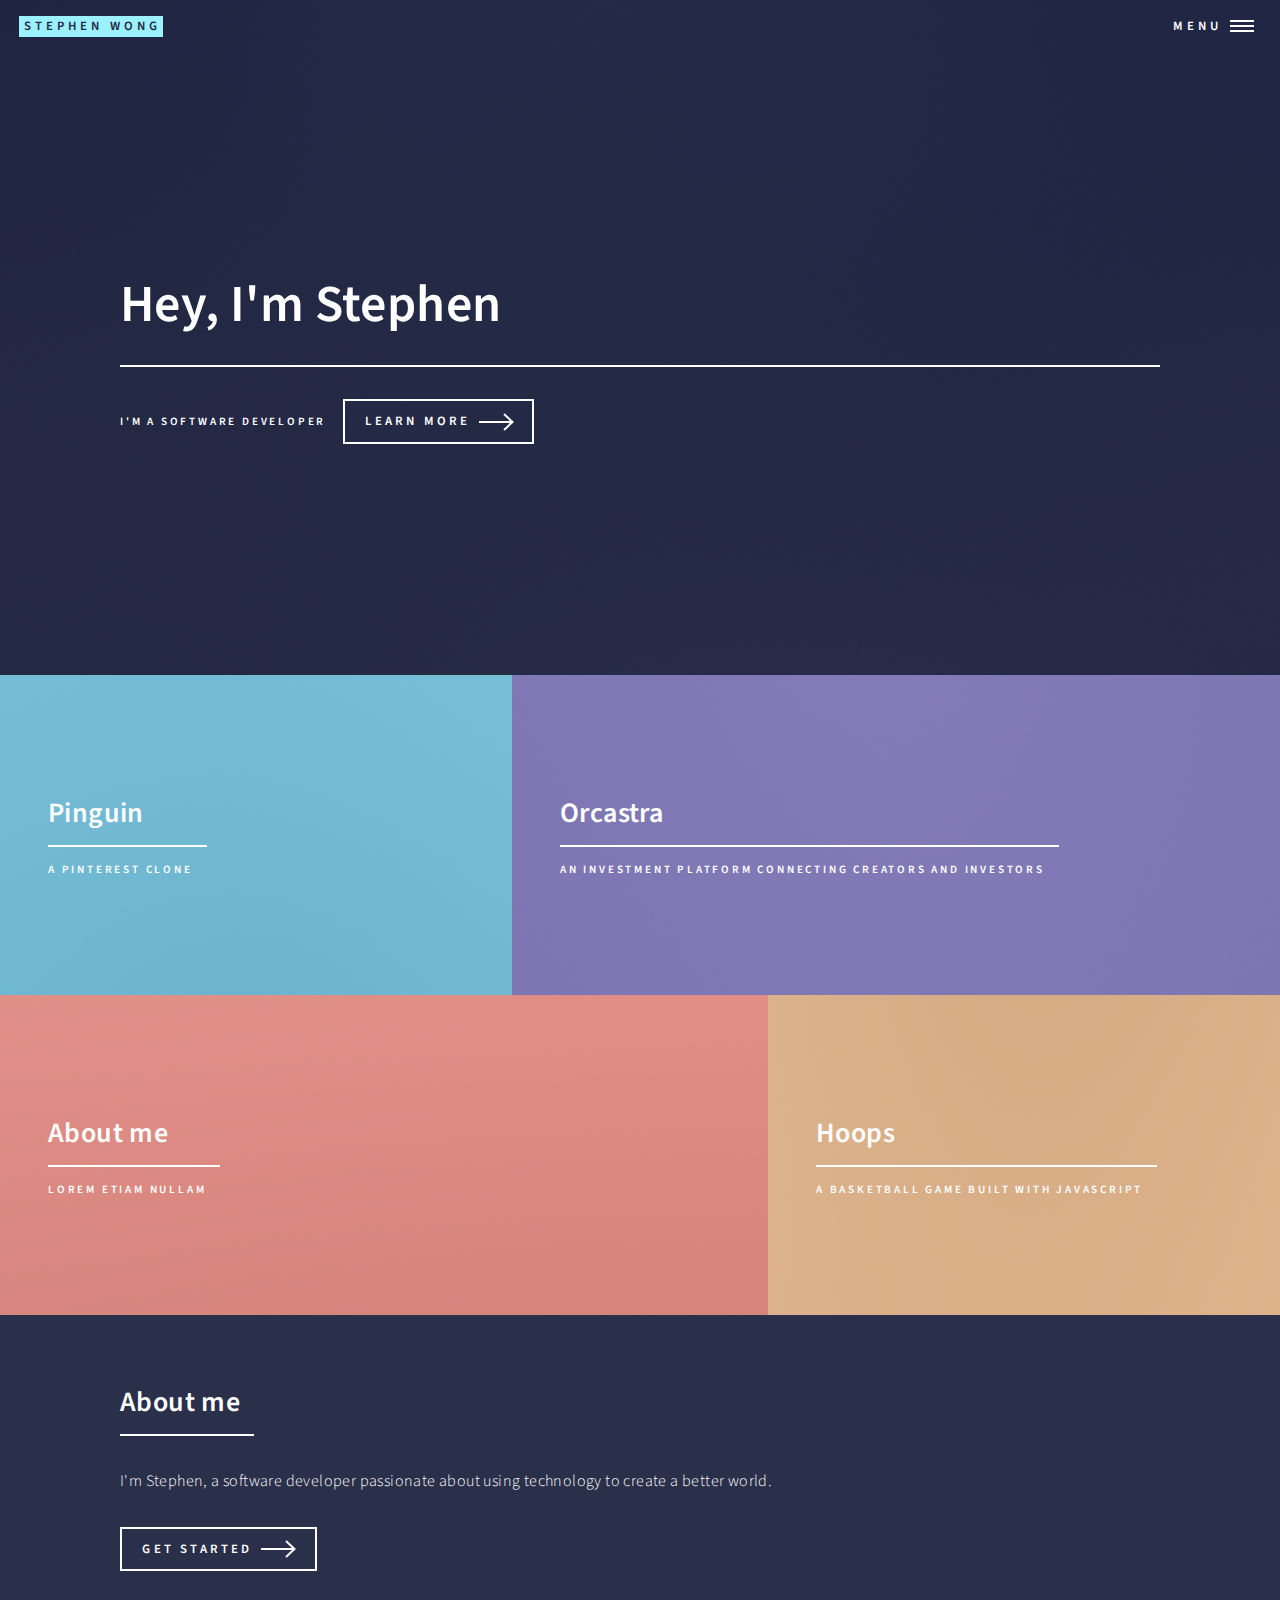
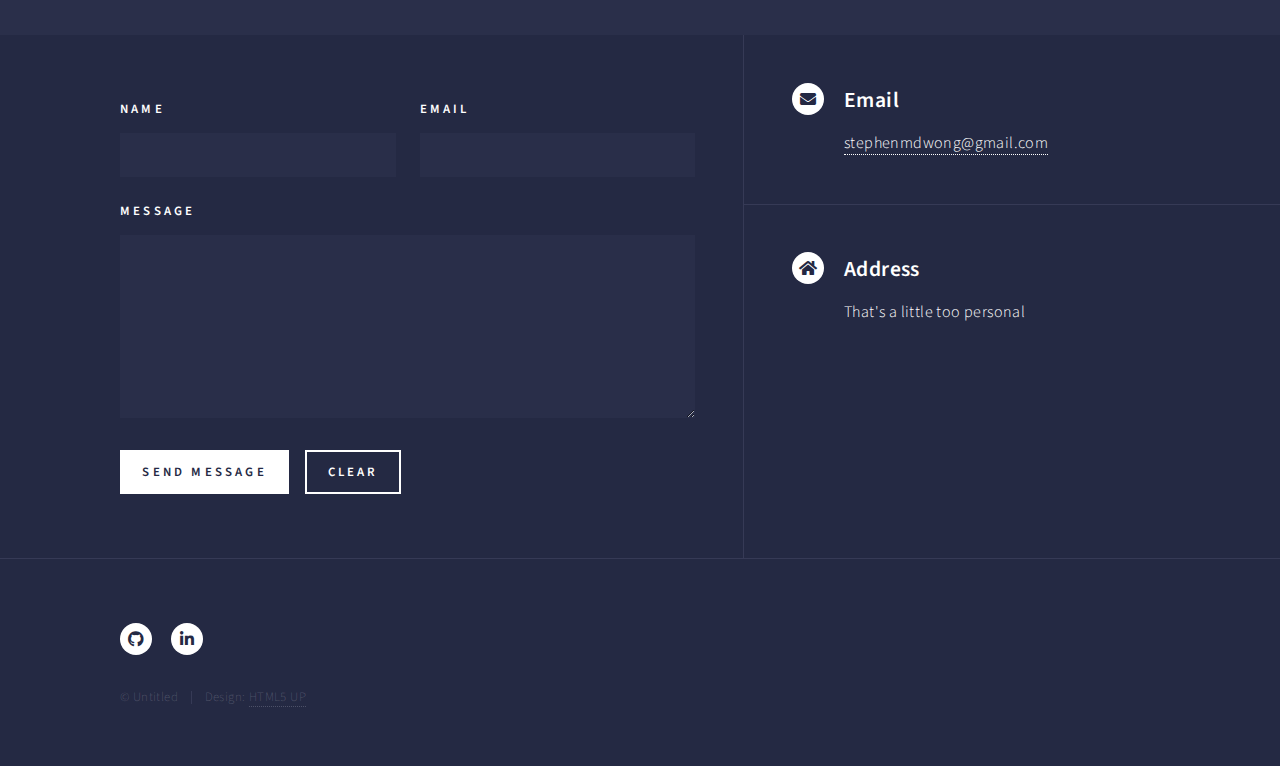
==== commit 0e95e85e: "added links" ====
--- a/index.html
+++ b/index.html
@@ -64,8 +64,8 @@
 										<img src="images/pic01.jpg" alt="" />
 									</span>
 									<header class="major">
-										<h3><a href="landing.html" class="link">Aliquam</a></h3>
-										<p>Ipsum dolor sit amet</p>
+										<h3><a href=https://pinguin-q9ot.onrender.com/ class="link">Pinguin</a></h3>
+										<p>A Pinterest Clone</p>
 									</header>
 								</article>
 								<article>
@@ -73,8 +73,8 @@
 										<img src="images/pic02.jpg" alt="" />
 									</span>
 									<header class="major">
-										<h3><a href="landing.html" class="link">Tempus</a></h3>
-										<p>feugiat amet tempus</p>
+										<h3><a href="https://orcastra.onrender.com/" class="link">Orcastra</a></h3>
+										<p>An investment platform connecting creators and investors</p>
 									</header>
 								</article>
 								<article>
@@ -82,7 +82,7 @@
 										<img src="images/pic03.jpg" alt="" />
 									</span>
 									<header class="major">
-										<h3><a href="landing.html" class="link">Magna</a></h3>
+										<h3><a href="landing.html" class="link">About me</a></h3>
 										<p>Lorem etiam nullam</p>
 									</header>
 								</article>
@@ -91,11 +91,11 @@
 										<img src="images/pic04.jpg" alt="" />
 									</span>
 									<header class="major">
-										<h3><a href="landing.html" class="link">Ipsum</a></h3>
-										<p>Nisl sed aliquam</p>
-									</header>
-								</article>
-								<article>
+										<h3><a href="https://stephenmdw.github.io/hoops-game/" class="link">Hoops</a></h3>
+										<p>A basketball game built with Javascript</p>
+									</header>
+								</article>
+								<!-- <article>
 									<span class="image">
 										<img src="images/pic05.jpg" alt="" />
 									</span>
@@ -112,16 +112,16 @@
 										<h3><a href="landing.html" class="link">Etiam</a></h3>
 										<p>Feugiat amet tempus</p>
 									</header>
-								</article>
+								</article> -->
 							</section>
 
 						<!-- Two -->
 							<section id="two">
 								<div class="inner">
 									<header class="major">
-										<h2>Massa libero</h2>
-									</header>
-									<p>Nullam et orci eu lorem consequat tincidunt vivamus et sagittis libero. Mauris aliquet magna magna sed nunc rhoncus pharetra. Pellentesque condimentum sem. In efficitur ligula tate urna. Maecenas laoreet massa vel lacinia pellentesque lorem ipsum dolor. Nullam et orci eu lorem consequat tincidunt. Vivamus et sagittis libero. Mauris aliquet magna magna sed nunc rhoncus amet pharetra et feugiat tempus.</p>
+										<h2>About me</h2>
+									</header>
+									<p>I'm Stephen, a software developer passionate about using technology to create a better world.</p>
 									<ul class="actions">
 										<li><a href="landing.html" class="button next">Get Started</a></li>
 									</ul>
@@ -160,23 +160,14 @@
 									<div class="contact-method">
 										<span class="icon solid alt fa-envelope"></span>
 										<h3>Email</h3>
-										<a href="#">information@untitled.tld</a>
-									</div>
-								</section>
-								<section>
-									<div class="contact-method">
-										<span class="icon solid alt fa-phone"></span>
-										<h3>Phone</h3>
-										<span>(000) 000-0000 x12387</span>
+										<a href="#">stephenmdwong@gmail.com</a>
 									</div>
 								</section>
 								<section>
 									<div class="contact-method">
 										<span class="icon solid alt fa-home"></span>
 										<h3>Address</h3>
-										<span>1234 Somewhere Road #5432<br />
-										Nashville, TN 00000<br />
-										United States of America</span>
+										<span>That's a little too personal</span>
 									</div>
 								</section>
 							</section>
@@ -187,11 +178,8 @@
 					<footer id="footer">
 						<div class="inner">
 							<ul class="icons">
-								<li><a href="#" class="icon brands alt fa-twitter"><span class="label">Twitter</span></a></li>
-								<li><a href="#" class="icon brands alt fa-facebook-f"><span class="label">Facebook</span></a></li>
-								<li><a href="#" class="icon brands alt fa-instagram"><span class="label">Instagram</span></a></li>
-								<li><a href="#" class="icon brands alt fa-github"><span class="label">GitHub</span></a></li>
-								<li><a href="#" class="icon brands alt fa-linkedin-in"><span class="label">LinkedIn</span></a></li>
+								<li><a href="https://github.com/stephenmdw" class="icon brands alt fa-github"><span class="label">GitHub</span></a></li>
+								<li><a href="https://www.linkedin.com/in/stephen-wong-6655a716b/" class="icon brands alt fa-linkedin-in"><span class="label">LinkedIn</span></a></li>
 							</ul>
 							<ul class="copyright">
 								<li>&copy; Untitled</li><li>Design: <a href="https://html5up.net">HTML5 UP</a></li>
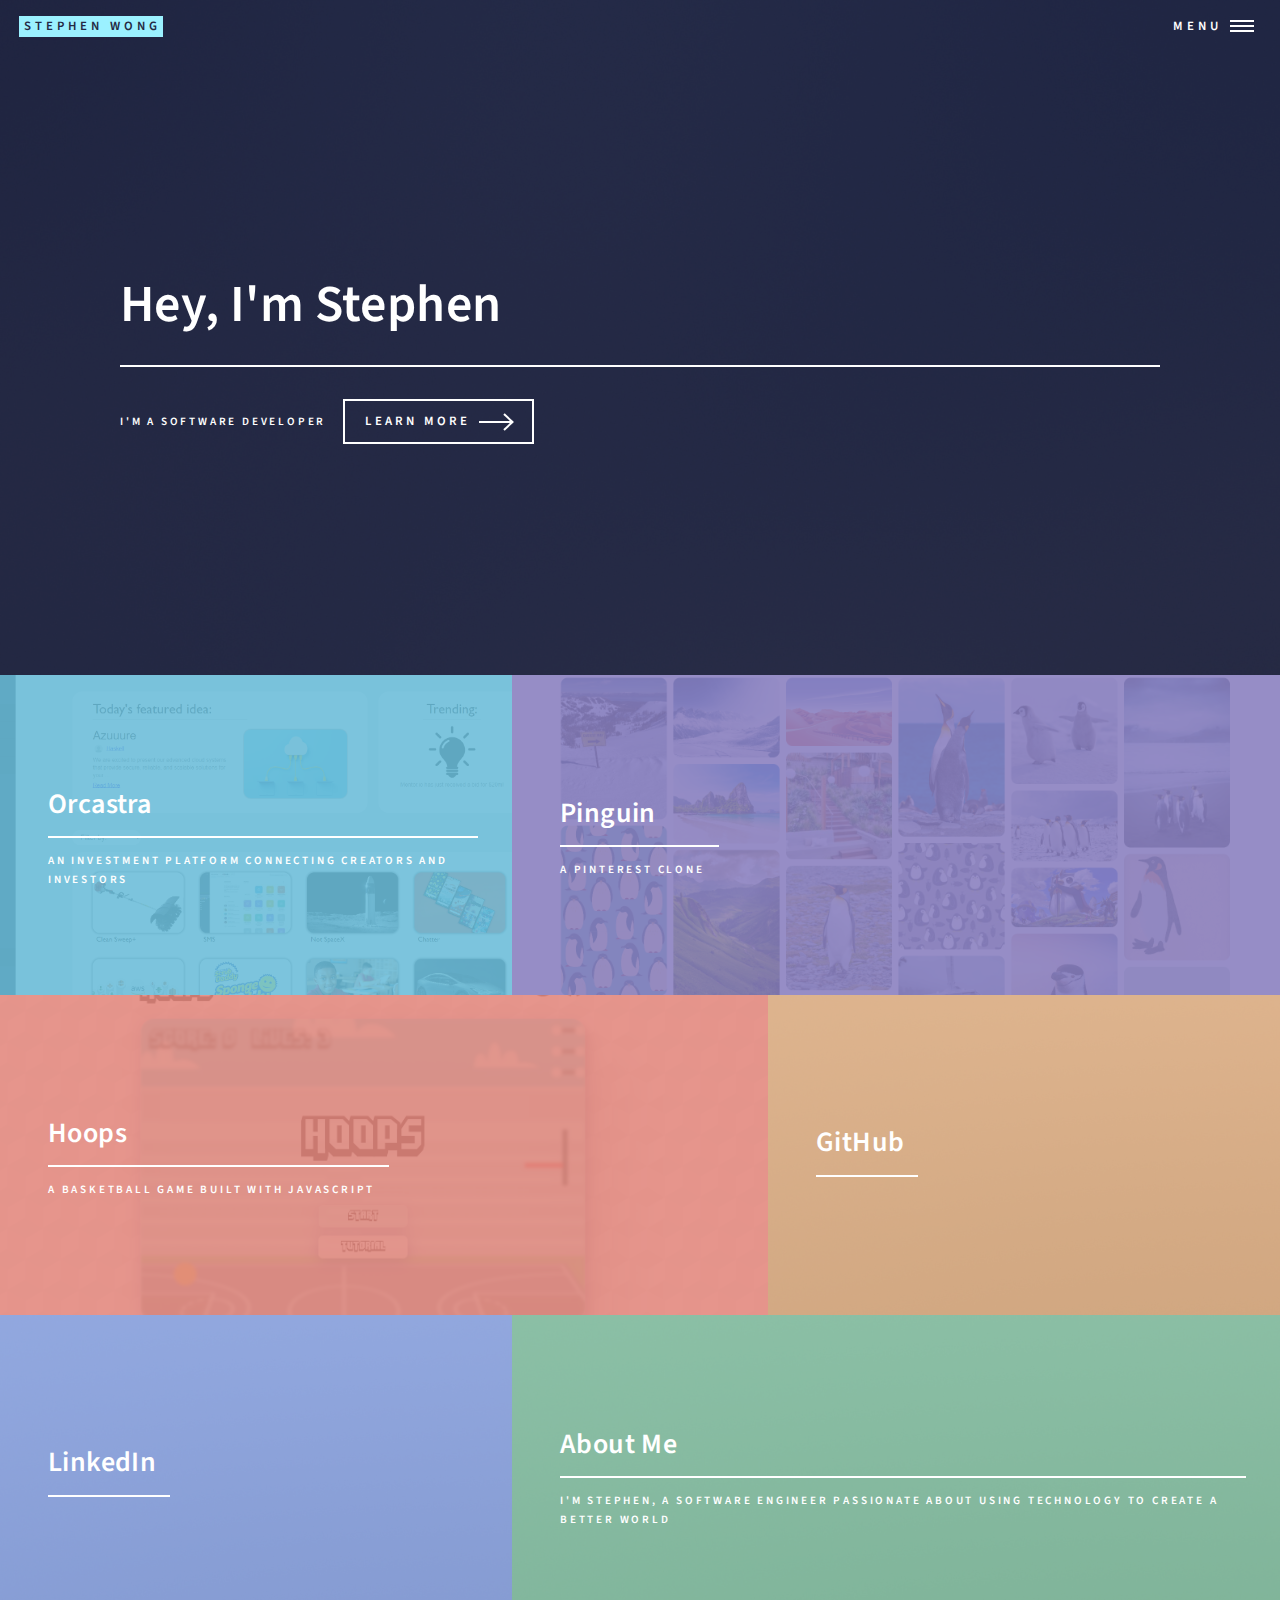
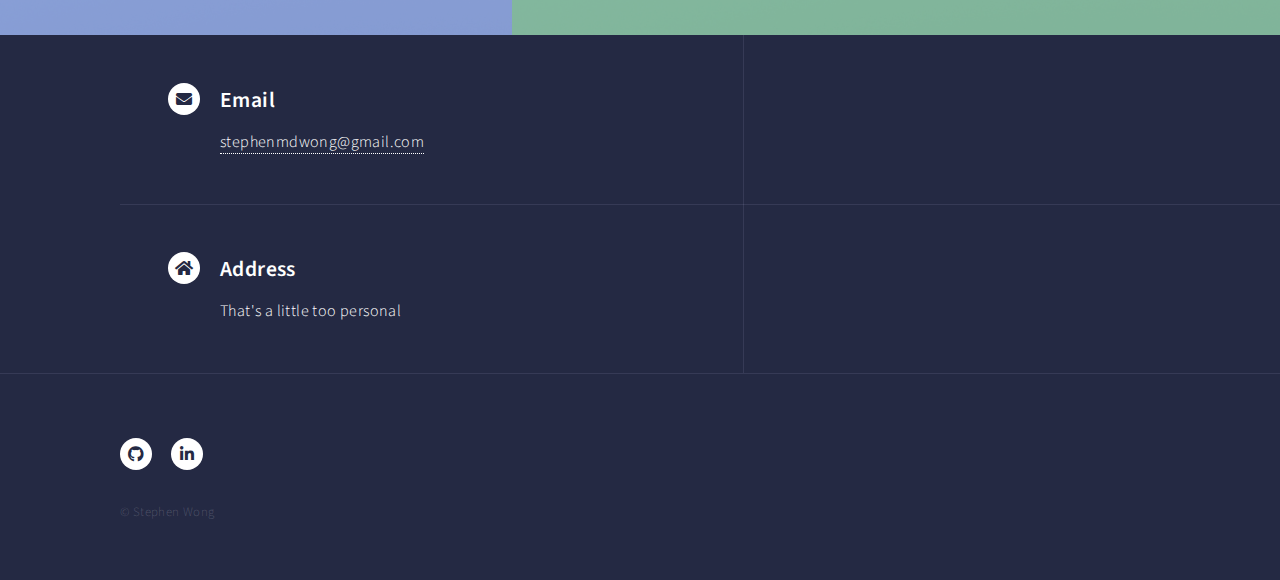
==== commit 3438f35d: "Add changes to site" ====
--- a/index.html
+++ b/index.html
@@ -5,198 +5,190 @@
 	Free for personal and commercial use under the CCA 3.0 license (html5up.net/license)
 -->
 <html>
-	<head>
-		<title>Stephen Wong</title>
-		<meta charset="utf-8" />
-		<meta name="viewport" content="width=device-width, initial-scale=1, user-scalable=no" />
-		<link rel="stylesheet" href="assets/css/main.css" />
-		<noscript><link rel="stylesheet" href="assets/css/noscript.css" /></noscript>
-	</head>
-	<body class="is-preload">
 
-		<!-- Wrapper -->
-			<div id="wrapper">
+<head>
+	<title>Stephen Wong</title>
+	<meta charset="utf-8" />
+	<meta name="viewport" content="width=device-width, initial-scale=1, user-scalable=no" />
+	<link rel="stylesheet" href="assets/css/main.css" />
+	<noscript>
+		<link rel="stylesheet" href="assets/css/noscript.css" />
+	</noscript>
+</head>
 
-				<!-- Header -->
-					<header id="header" class="alt">
-						<a href="index.html" class="logo"><strong>Stephen Wong</strong> <span></span></a>
-						<nav>
-							<a href="#menu">Menu</a>
-						</nav>
+<body class="is-preload">
+
+	<!-- Wrapper -->
+	<div id="wrapper">
+
+		<!-- Header -->
+		<header id="header" class="alt">
+			<a href="index.html" class="logo"><strong>Stephen Wong</strong> <span></span></a>
+			<nav>
+				<a href="#menu">Menu</a>
+			</nav>
+		</header>
+
+		<!-- Menu -->
+		<nav id="menu">
+			<ul class="links">
+				<li><a href="index.html">Home</a></li>
+				<li><a href="landing.html">Landing</a></li>
+				<li><a href="generic.html">Generic</a></li>
+				<li><a href="elements.html">Elements</a></li>
+			</ul>
+			<ul class="actions stacked">
+				<li><a href="#" class="button primary fit">Get Started</a></li>
+				<li><a href="#" class="button fit">Log In</a></li>
+			</ul>
+		</nav>
+
+		<!-- Banner -->
+		<section id="banner" class="major">
+			<div class="inner">
+				<header class="major">
+					<h1>Hey, I'm Stephen</h1>
+				</header>
+				<div class="content">
+					<p>I'm a software developer</p>
+					<ul class="actions">
+						<li><a href="#one" class="button next scrolly">Learn more</a></li>
+					</ul>
+				</div>
+			</div>
+		</section>
+
+		<!-- Main -->
+		<div id="main">
+
+			<!-- One -->
+			<section id="one" class="tiles">
+				<article>
+					<span class="image">
+						<img src="images/orcastrapreview.png" alt="" />
+					</span>
+					<header class="major">
+						<h3><a href="https://orcastra.onrender.com/" target="_blank" class="link">Orcastra</a></h3>
+						<p>An investment platform connecting creators and investors</p>
 					</header>
+				</article>
+				<article>
+					<span class="image">
+						<img src="images/PinguinPreview.png" alt="" />
+					</span>
+					<header class="major">
+						<h3><a href=https://pinguin-q9ot.onrender.com/ target="_blank" class="link">Pinguin</a></h3>
+						<p>A Pinterest Clone</p>
+					</header>
+				</article>
+				<article>
+					<span class="image">
+						<img src="images/hoopspreview.png" alt="" />
+					</span>
+					<header class="major">
+						<h3><a href="https://stephenmdw.github.io/hoops-game/" target="_blank" class="link">Hoops</a>
+						</h3>
+						<p>A basketball game built with Javascript</p>
+					</header>
+				</article>
+				<article>
+					<span class="image">
+						<img src="images/pic03.jpg" alt="" />
+					</span>
+					<header class="major">
+						<h3><a href="https://github.com/stephenmdw" target="_blank" class="link">GitHub</a></h3>
+					</header>
+				</article>
+				<article>
+					<span class="image">
+						<img src="images/pic03.jpg" alt="" />
+					</span>
+					<header class="major">
+						<h3><a href="https://www.linkedin.com/in/stephen-wong-6655a716b/" target="_blank"
+								class="link">LinkedIn</a></h3>
+					</header>
+				</article>
+				<article>
+					<span class="image">
+						<img src="images/pic03.jpg" alt="" />
+					</span>
+					<header class="major">
+						<h3><a href="landing.html" class="link">About Me</a></h3>
+						<p>I'm Stephen, a software engineer passionate about using technology to create a better world
+						</p>
+					</header>
+				</article>
 
-				<!-- Menu -->
-					<nav id="menu">
-						<ul class="links">
-							<li><a href="index.html">Home</a></li>
-							<li><a href="landing.html">Landing</a></li>
-							<li><a href="generic.html">Generic</a></li>
-							<li><a href="elements.html">Elements</a></li>
-						</ul>
-						<ul class="actions stacked">
-							<li><a href="#" class="button primary fit">Get Started</a></li>
-							<li><a href="#" class="button fit">Log In</a></li>
-						</ul>
-					</nav>
 
-				<!-- Banner -->
-					<section id="banner" class="major">
-						<div class="inner">
-							<header class="major">
-								<h1>Hey, I'm Stephen</h1>
-							</header>
-							<div class="content">
-								<p>I'm a software developer</p>
-								<ul class="actions">
-									<li><a href="#one" class="button next scrolly">Learn more</a></li>
-								</ul>
-							</div>
+				<!-- <article>
+					<span class="image">
+						<img src="images/pic05.jpg" alt="" />
+					</span>
+					<header class="major">
+						<h3><a href="landing.html" class="link">Consequat</a></h3>
+						<p>Ipsum dolor sit amet</p>
+					</header>
+				</article>
+				<article>
+					<span class="image">
+						<img src="images/pic06.jpg" alt="" />
+					</span>
+					<header class="major">
+						<h3><a href="landing.html" class="link">Etiam</a></h3>
+						<p>Feugiat amet tempus</p>
+					</header>
+				</article> -->
+			</section>
+		</div>
+
+		<!-- Contact -->
+		<section id="contact">
+			<div class="inner">
+				<section class="split">
+					<section>
+						<div class="contact-method">
+							<span class="icon solid alt fa-envelope"></span>
+							<h3>Email</h3>
+							<a href="#">stephenmdwong@gmail.com</a>
 						</div>
 					</section>
-
-				<!-- Main -->
-					<div id="main">
-
-						<!-- One -->
-							<section id="one" class="tiles">
-								<article>
-									<span class="image">
-										<img src="images/pic01.jpg" alt="" />
-									</span>
-									<header class="major">
-										<h3><a href=https://pinguin-q9ot.onrender.com/ class="link">Pinguin</a></h3>
-										<p>A Pinterest Clone</p>
-									</header>
-								</article>
-								<article>
-									<span class="image">
-										<img src="images/pic02.jpg" alt="" />
-									</span>
-									<header class="major">
-										<h3><a href="https://orcastra.onrender.com/" class="link">Orcastra</a></h3>
-										<p>An investment platform connecting creators and investors</p>
-									</header>
-								</article>
-								<article>
-									<span class="image">
-										<img src="images/pic03.jpg" alt="" />
-									</span>
-									<header class="major">
-										<h3><a href="landing.html" class="link">About me</a></h3>
-										<p>Lorem etiam nullam</p>
-									</header>
-								</article>
-								<article>
-									<span class="image">
-										<img src="images/pic04.jpg" alt="" />
-									</span>
-									<header class="major">
-										<h3><a href="https://stephenmdw.github.io/hoops-game/" class="link">Hoops</a></h3>
-										<p>A basketball game built with Javascript</p>
-									</header>
-								</article>
-								<!-- <article>
-									<span class="image">
-										<img src="images/pic05.jpg" alt="" />
-									</span>
-									<header class="major">
-										<h3><a href="landing.html" class="link">Consequat</a></h3>
-										<p>Ipsum dolor sit amet</p>
-									</header>
-								</article>
-								<article>
-									<span class="image">
-										<img src="images/pic06.jpg" alt="" />
-									</span>
-									<header class="major">
-										<h3><a href="landing.html" class="link">Etiam</a></h3>
-										<p>Feugiat amet tempus</p>
-									</header>
-								</article> -->
-							</section>
-
-						<!-- Two -->
-							<section id="two">
-								<div class="inner">
-									<header class="major">
-										<h2>About me</h2>
-									</header>
-									<p>I'm Stephen, a software developer passionate about using technology to create a better world.</p>
-									<ul class="actions">
-										<li><a href="landing.html" class="button next">Get Started</a></li>
-									</ul>
-								</div>
-							</section>
-
-					</div>
-
-				<!-- Contact -->
-					<section id="contact">
-						<div class="inner">
-							<section>
-								<form method="post" action="#">
-									<div class="fields">
-										<div class="field half">
-											<label for="name">Name</label>
-											<input type="text" name="name" id="name" />
-										</div>
-										<div class="field half">
-											<label for="email">Email</label>
-											<input type="text" name="email" id="email" />
-										</div>
-										<div class="field">
-											<label for="message">Message</label>
-											<textarea name="message" id="message" rows="6"></textarea>
-										</div>
-									</div>
-									<ul class="actions">
-										<li><input type="submit" value="Send Message" class="primary" /></li>
-										<li><input type="reset" value="Clear" /></li>
-									</ul>
-								</form>
-							</section>
-							<section class="split">
-								<section>
-									<div class="contact-method">
-										<span class="icon solid alt fa-envelope"></span>
-										<h3>Email</h3>
-										<a href="#">stephenmdwong@gmail.com</a>
-									</div>
-								</section>
-								<section>
-									<div class="contact-method">
-										<span class="icon solid alt fa-home"></span>
-										<h3>Address</h3>
-										<span>That's a little too personal</span>
-									</div>
-								</section>
-							</section>
+					<section>
+						<div class="contact-method">
+							<span class="icon solid alt fa-home"></span>
+							<h3>Address</h3>
+							<span>That's a little too personal</span>
 						</div>
 					</section>
+				</section>
+			</div>
+		</section>
 
-				<!-- Footer -->
-					<footer id="footer">
-						<div class="inner">
-							<ul class="icons">
-								<li><a href="https://github.com/stephenmdw" class="icon brands alt fa-github"><span class="label">GitHub</span></a></li>
-								<li><a href="https://www.linkedin.com/in/stephen-wong-6655a716b/" class="icon brands alt fa-linkedin-in"><span class="label">LinkedIn</span></a></li>
-							</ul>
-							<ul class="copyright">
-								<li>&copy; Untitled</li><li>Design: <a href="https://html5up.net">HTML5 UP</a></li>
-							</ul>
-						</div>
-					</footer>
+		<!-- Footer -->
+		<footer id="footer">
+			<div class="inner">
+				<ul class="icons">
+					<li><a href="https://github.com/stephenmdw" class="icon brands alt fa-github"><span
+								class="label">GitHub</span></a></li>
+					<li><a href="https://www.linkedin.com/in/stephen-wong-6655a716b/"
+							class="icon brands alt fa-linkedin-in"><span class="label">LinkedIn</span></a></li>
+				</ul>
+				<ul class="copyright">
+					<li>&copy; Stephen Wong</li>
+				</ul>
+			</div>
+		</footer>
 
-			</div>
+	</div>
 
-		<!-- Scripts -->
-			<script src="assets/js/jquery.min.js"></script>
-			<script src="assets/js/jquery.scrolly.min.js"></script>
-			<script src="assets/js/jquery.scrollex.min.js"></script>
-			<script src="assets/js/browser.min.js"></script>
-			<script src="assets/js/breakpoints.min.js"></script>
-			<script src="assets/js/util.js"></script>
-			<script src="assets/js/main.js"></script>
+	<!-- Scripts -->
+	<script src="assets/js/jquery.min.js"></script>
+	<script src="assets/js/jquery.scrolly.min.js"></script>
+	<script src="assets/js/jquery.scrollex.min.js"></script>
+	<script src="assets/js/browser.min.js"></script>
+	<script src="assets/js/breakpoints.min.js"></script>
+	<script src="assets/js/util.js"></script>
+	<script src="assets/js/main.js"></script>
 
-	</body>
+</body>
+
 </html>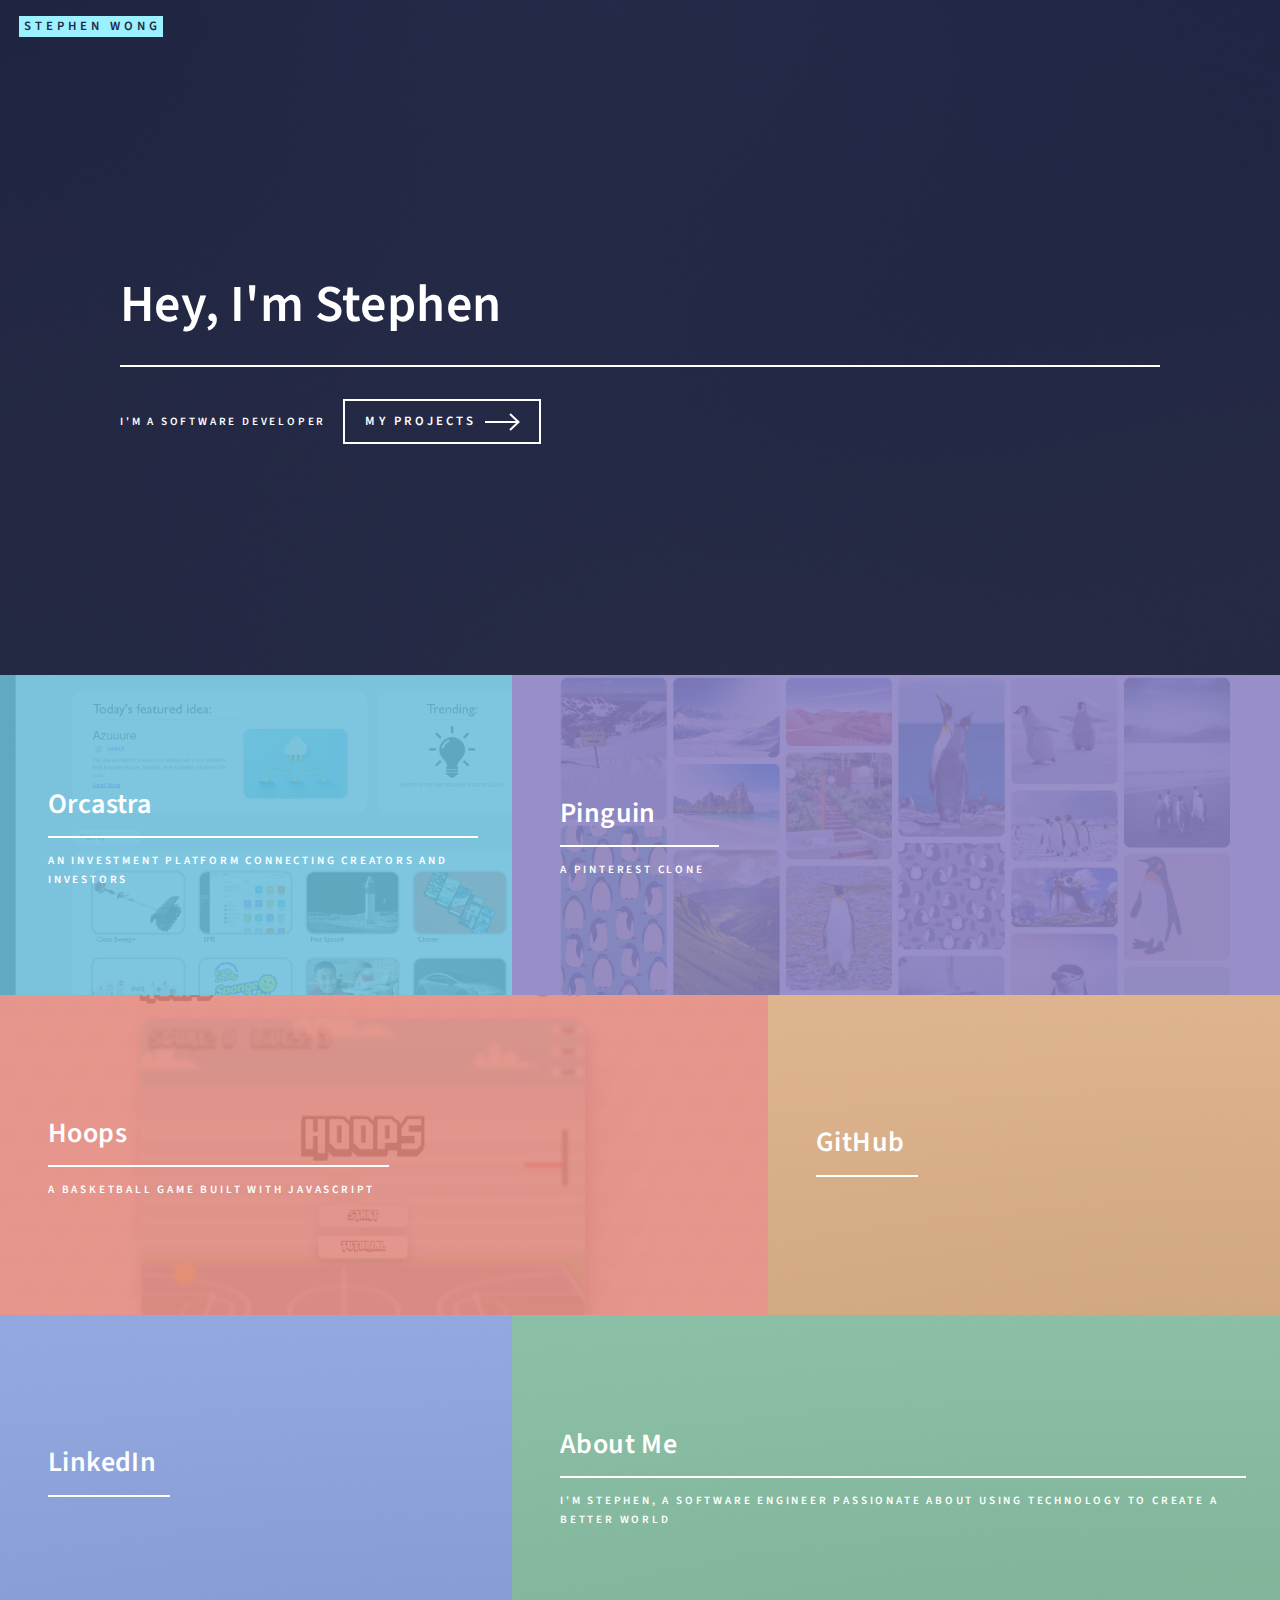
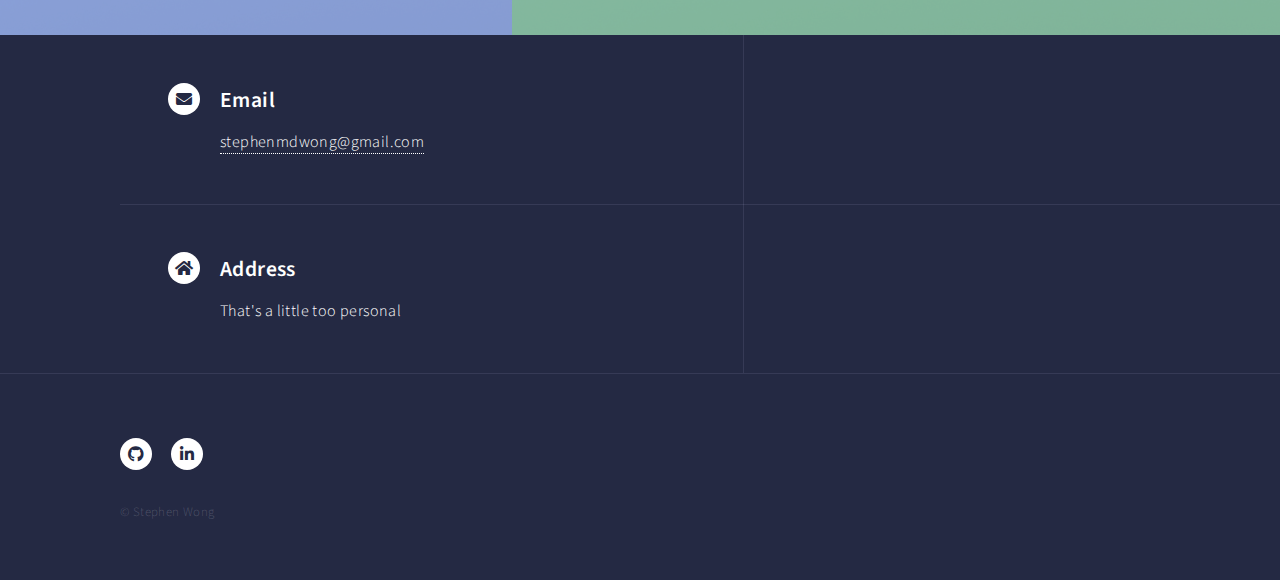
==== commit 8ac782e4: "new" ====
--- a/index.html
+++ b/index.html
@@ -24,13 +24,13 @@
 		<!-- Header -->
 		<header id="header" class="alt">
 			<a href="index.html" class="logo"><strong>Stephen Wong</strong> <span></span></a>
-			<nav>
+			<!-- <nav>
 				<a href="#menu">Menu</a>
-			</nav>
+			</nav> -->
 		</header>
 
 		<!-- Menu -->
-		<nav id="menu">
+		<!-- <nav id="menu">
 			<ul class="links">
 				<li><a href="index.html">Home</a></li>
 				<li><a href="landing.html">Landing</a></li>
@@ -41,7 +41,7 @@
 				<li><a href="#" class="button primary fit">Get Started</a></li>
 				<li><a href="#" class="button fit">Log In</a></li>
 			</ul>
-		</nav>
+		</nav> -->
 
 		<!-- Banner -->
 		<section id="banner" class="major">
@@ -52,7 +52,7 @@
 				<div class="content">
 					<p>I'm a software developer</p>
 					<ul class="actions">
-						<li><a href="#one" class="button next scrolly">Learn more</a></li>
+						<li><a href="#one" class="button next scrolly">My projects</a></li>
 					</ul>
 				</div>
 			</div>
@@ -68,7 +68,8 @@
 						<img src="images/orcastrapreview.png" alt="" />
 					</span>
 					<header class="major">
-						<h3><a href="https://orcastra.onrender.com/" target="_blank" class="link">Orcastra</a></h3>
+						<h3 className="title"><a href="https://orcastra.onrender.com/" target="_blank"
+								class="link">Orcastra</a></h3>
 						<p>An investment platform connecting creators and investors</p>
 					</header>
 				</article>
--- a/assets/css/main.css
+++ b/assets/css/main.css
@@ -1,50 +1,136 @@
 @import url(fontawesome-all.min.css);
 @import url("https://fonts.googleapis.com/css?family=Source+Sans+Pro:300,300italic,600,600italic");
 
-/*
-	Forty by HTML5 UP
-	html5up.net | @ajlkn
-	Free for personal and commercial use under the CCA 3.0 license (html5up.net/license)
+/*
+	Forty by HTML5 UP
+	html5up.net | @ajlkn
+	Free for personal and commercial use under the CCA 3.0 license (html5up.net/license)
 */
 
-html, body, div, span, applet, object,
-iframe, h1, h2, h3, h4, h5, h6, p, blockquote,
-pre, a, abbr, acronym, address, big, cite,
-code, del, dfn, em, img, ins, kbd, q, s, samp,
-small, strike, strong, sub, sup, tt, var, b,
-u, i, center, dl, dt, dd, ol, ul, li, fieldset,
-form, label, legend, table, caption, tbody,
-tfoot, thead, tr, th, td, article, aside,
-canvas, details, embed, figure, figcaption,
-footer, header, hgroup, menu, nav, output, ruby,
-section, summary, time, mark, audio, video {
+html,
+body,
+div,
+span,
+applet,
+object,
+iframe,
+h1,
+h2,
+h3,
+h4,
+h5,
+h6,
+p,
+blockquote,
+pre,
+a,
+abbr,
+acronym,
+address,
+big,
+cite,
+code,
+del,
+dfn,
+em,
+img,
+ins,
+kbd,
+q,
+s,
+samp,
+small,
+strike,
+strong,
+sub,
+sup,
+tt,
+var,
+b,
+u,
+i,
+center,
+dl,
+dt,
+dd,
+ol,
+ul,
+li,
+fieldset,
+form,
+label,
+legend,
+table,
+caption,
+tbody,
+tfoot,
+thead,
+tr,
+th,
+td,
+article,
+aside,
+canvas,
+details,
+embed,
+figure,
+figcaption,
+footer,
+header,
+hgroup,
+menu,
+nav,
+output,
+ruby,
+section,
+summary,
+time,
+mark,
+audio,
+video {
 	margin: 0;
 	padding: 0;
 	border: 0;
 	font-size: 100%;
 	font: inherit;
-	vertical-align: baseline;}
-
-article, aside, details, figcaption, figure,
-footer, header, hgroup, menu, nav, section {
-	display: block;}
+	vertical-align: baseline;
+}
+
+article,
+aside,
+details,
+figcaption,
+figure,
+footer,
+header,
+hgroup,
+menu,
+nav,
+section {
+	display: block;
+}
 
 body {
 	line-height: 1;
 }
 
-ol, ul {
+ol,
+ul {
 	list-style: none;
 }
 
-blockquote, q {
+blockquote,
+q {
 	quotes: none;
 }
 
-	blockquote:before, blockquote:after, q:before, q:after {
-		content: '';
-		content: none;
-	}
+blockquote:before,
+blockquote:after,
+q:before,
+q:after {
+	content: '';
+	content: none;
+}
 
 table {
 	border-collapse: collapse;
@@ -65,7 +151,9 @@
 	padding: 0;
 }
 
-input, select, textarea {
+input,
+select,
+textarea {
 	-moz-appearance: none;
 	-webkit-appearance: none;
 	-ms-appearance: none;
@@ -74,228 +162,503 @@
 
 /* Basic */
 
-	@-ms-viewport {
-		width: device-width;
-	}
-
+@-ms-viewport {
+	width: device-width;
+}
+
+body {
+	-ms-overflow-style: scrollbar;
+}
+
+@media screen and (max-width: 480px) {
+
+	html,
 	body {
-		-ms-overflow-style: scrollbar;
-	}
-
-	@media screen and (max-width: 480px) {
-
-		html, body {
-			min-width: 320px;
-		}
-
-	}
-
-	html {
-		box-sizing: border-box;
-	}
-
-	*, *:before, *:after {
-		box-sizing: inherit;
-	}
-
-	body {
-		background: #242943;
-	}
-
-		body.is-preload *, body.is-preload *:before, body.is-preload *:after {
-			-moz-animation: none !important;
-			-webkit-animation: none !important;
-			-ms-animation: none !important;
-			animation: none !important;
-			-moz-transition: none !important;
-			-webkit-transition: none !important;
-			-ms-transition: none !important;
-			transition: none !important;
-		}
+		min-width: 320px;
+	}
+
+}
+
+html {
+	box-sizing: border-box;
+}
+
+*,
+*:before,
+*:after {
+	box-sizing: inherit;
+}
+
+body {
+	background: #242943;
+}
+
+body.is-preload *,
+body.is-preload *:before,
+body.is-preload *:after {
+	-moz-animation: none !important;
+	-webkit-animation: none !important;
+	-ms-animation: none !important;
+	animation: none !important;
+	-moz-transition: none !important;
+	-webkit-transition: none !important;
+	-ms-transition: none !important;
+	transition: none !important;
+}
 
 /* Type */
 
-	body, input, select, textarea {
-		color: #ffffff;
-		font-family: "Source Sans Pro", Helvetica, sans-serif;
-		font-size: 17pt;
-		font-weight: 300;
-		letter-spacing: 0.025em;
-		line-height: 1.65;
-	}
-
-		@media screen and (max-width: 1680px) {
-
-			body, input, select, textarea {
-				font-size: 14pt;
-			}
-
-		}
-
-		@media screen and (max-width: 1280px) {
-
-			body, input, select, textarea {
-				font-size: 12pt;
-			}
-
-		}
-
-		@media screen and (max-width: 360px) {
-
-			body, input, select, textarea {
-				font-size: 11pt;
-			}
-
-		}
-
-	a {
-		-moz-transition: color 0.2s ease-in-out, border-bottom-color 0.2s ease-in-out;
-		-webkit-transition: color 0.2s ease-in-out, border-bottom-color 0.2s ease-in-out;
-		-ms-transition: color 0.2s ease-in-out, border-bottom-color 0.2s ease-in-out;
-		transition: color 0.2s ease-in-out, border-bottom-color 0.2s ease-in-out;
-		border-bottom: dotted 1px;
-		color: inherit;
-		text-decoration: none;
-	}
-
-		a:hover {
-			border-bottom-color: transparent;
-			color: #9bf1ff !important;
-		}
-
-		a:active {
-			color: #53e3fb !important;
-		}
-
-	strong, b {
-		color: #ffffff;
-		font-weight: 600;
-	}
-
-	em, i {
-		font-style: italic;
-	}
-
-	p {
-		margin: 0 0 2em 0;
-	}
-
-	h1, h2, h3, h4, h5, h6 {
-		color: #ffffff;
-		font-weight: 600;
-		line-height: 1.65;
-		margin: 0 0 1em 0;
-	}
-
-		h1 a, h2 a, h3 a, h4 a, h5 a, h6 a {
-			color: inherit;
-			border-bottom: 0;
-		}
+body,
+input,
+select,
+textarea {
+	color: #ffffff;
+	font-family: "Source Sans Pro", Helvetica, sans-serif;
+	font-size: 17pt;
+	font-weight: 300;
+	letter-spacing: 0.025em;
+	line-height: 1.65;
+}
+
+@media screen and (max-width: 1680px) {
+
+	body,
+	input,
+	select,
+	textarea {
+		font-size: 14pt;
+	}
+
+}
+
+@media screen and (max-width: 1280px) {
+
+	body,
+	input,
+	select,
+	textarea {
+		font-size: 12pt;
+	}
+
+}
+
+@media screen and (max-width: 360px) {
+
+	body,
+	input,
+	select,
+	textarea {
+		font-size: 11pt;
+	}
+
+}
+
+a {
+	-moz-transition: color 0.2s ease-in-out, border-bottom-color 0.2s ease-in-out;
+	-webkit-transition: color 0.2s ease-in-out, border-bottom-color 0.2s ease-in-out;
+	-ms-transition: color 0.2s ease-in-out, border-bottom-color 0.2s ease-in-out;
+	transition: color 0.2s ease-in-out, border-bottom-color 0.2s ease-in-out;
+	border-bottom: dotted 1px;
+	color: inherit;
+	text-decoration: none;
+}
+
+a:hover {
+	border-bottom-color: transparent;
+	color: #9bf1ff !important;
+}
+
+a:active {
+	color: #53e3fb !important;
+}
+
+strong,
+b {
+	color: #ffffff;
+	font-weight: 600;
+}
+
+em,
+i {
+	font-style: italic;
+}
+
+p {
+	margin: 0 0 2em 0;
+}
+
+h1,
+h2,
+h3,
+h4,
+h5,
+h6 {
+	color: #ffffff;
+	font-weight: 600;
+	line-height: 1.65;
+	margin: 0 0 1em 0;
+}
+
+
+h1 a,
+h2 a,
+h3 a,
+h4 a,
+h5 a,
+h6 a {
+	color: inherit;
+	border-bottom: 0;
+	outline-color: black;
+	outline-width: 1px;
+}
+
+h1 {
+	font-size: 2.5em;
+}
+
+h2 {
+	font-size: 1.75em;
+}
+
+h3 {
+	font-size: 1.35em;
+}
+
+h4 {
+	font-size: 1.1em;
+}
+
+h5 {
+	font-size: 0.9em;
+}
+
+h6 {
+	font-size: 0.7em;
+}
+
+@media screen and (max-width: 736px) {
 
 	h1 {
-		font-size: 2.5em;
+		font-size: 2em;
 	}
 
 	h2 {
-		font-size: 1.75em;
+		font-size: 1.5em;
 	}
 
 	h3 {
-		font-size: 1.35em;
-	}
-
-	h4 {
-		font-size: 1.1em;
-	}
-
-	h5 {
-		font-size: 0.9em;
-	}
-
-	h6 {
-		font-size: 0.7em;
-	}
-
-	@media screen and (max-width: 736px) {
-
-		h1 {
-			font-size: 2em;
-		}
-
-		h2 {
-			font-size: 1.5em;
-		}
-
-		h3 {
-			font-size: 1.25em;
-		}
-
-	}
-
-	sub {
-		font-size: 0.8em;
-		position: relative;
-		top: 0.5em;
-	}
-
-	sup {
-		font-size: 0.8em;
-		position: relative;
-		top: -0.5em;
-	}
-
-	blockquote {
-		border-left: solid 4px rgba(212, 212, 255, 0.1);
-		font-style: italic;
-		margin: 0 0 2em 0;
-		padding: 0.5em 0 0.5em 2em;
-	}
-
-	code {
-		background: rgba(212, 212, 255, 0.035);
-		font-family: "Courier New", monospace;
-		font-size: 0.9em;
-		margin: 0 0.25em;
-		padding: 0.25em 0.65em;
-	}
-
-	pre {
-		-webkit-overflow-scrolling: touch;
-		font-family: "Courier New", monospace;
-		font-size: 0.9em;
-		margin: 0 0 2em 0;
-	}
-
-		pre code {
-			display: block;
-			line-height: 1.75;
-			padding: 1em 1.5em;
-			overflow-x: auto;
-		}
-
-	hr {
-		border: 0;
-		border-bottom: solid 1px rgba(212, 212, 255, 0.1);
-		margin: 2em 0;
-	}
-
-		hr.major {
-			margin: 3em 0;
-		}
-
-	.align-left {
-		text-align: left;
-	}
-
-	.align-center {
-		text-align: center;
-	}
-
-	.align-right {
-		text-align: right;
-	}
+		font-size: 1.25em;
+	}
+
+}
+
+sub {
+	font-size: 0.8em;
+	position: relative;
+	top: 0.5em;
+}
+
+sup {
+	font-size: 0.8em;
+	position: relative;
+	top: -0.5em;
+}
+
+blockquote {
+	border-left: solid 4px rgba(212, 212, 255, 0.1);
+	font-style: italic;
+	margin: 0 0 2em 0;
+	padding: 0.5em 0 0.5em 2em;
+}
+
+code {
+	background: rgba(212, 212, 255, 0.035);
+	font-family: "Courier New", monospace;
+	font-size: 0.9em;
+	margin: 0 0.25em;
+	padding: 0.25em 0.65em;
+}
+
+pre {
+	-webkit-overflow-scrolling: touch;
+	font-family: "Courier New", monospace;
+	font-size: 0.9em;
+	margin: 0 0 2em 0;
+}
+
+pre code {
+	display: block;
+	line-height: 1.75;
+	padding: 1em 1.5em;
+	overflow-x: auto;
+}
+
+hr {
+	border: 0;
+	border-bottom: solid 1px rgba(212, 212, 255, 0.1);
+	margin: 2em 0;
+}
+
+hr.major {
+	margin: 3em 0;
+}
+
+.align-left {
+	text-align: left;
+}
+
+.align-center {
+	text-align: center;
+}
+
+.align-right {
+	text-align: right;
+}
 
 /* Row */
+
+.row {
+	display: flex;
+	flex-wrap: wrap;
+	box-sizing: border-box;
+	align-items: stretch;
+}
+
+.row>* {
+	box-sizing: border-box;
+}
+
+.row.gtr-uniform>*> :last-child {
+	margin-bottom: 0;
+}
+
+.row.aln-left {
+	justify-content: flex-start;
+}
+
+.row.aln-center {
+	justify-content: center;
+}
+
+.row.aln-right {
+	justify-content: flex-end;
+}
+
+.row.aln-top {
+	align-items: flex-start;
+}
+
+.row.aln-middle {
+	align-items: center;
+}
+
+.row.aln-bottom {
+	align-items: flex-end;
+}
+
+.row>.imp {
+	order: -1;
+}
+
+.row>.col-1 {
+	width: 8.33333%;
+}
+
+.row>.off-1 {
+	margin-left: 8.33333%;
+}
+
+.row>.col-2 {
+	width: 16.66667%;
+}
+
+.row>.off-2 {
+	margin-left: 16.66667%;
+}
+
+.row>.col-3 {
+	width: 25%;
+}
+
+.row>.off-3 {
+	margin-left: 25%;
+}
+
+.row>.col-4 {
+	width: 33.33333%;
+}
+
+.row>.off-4 {
+	margin-left: 33.33333%;
+}
+
+.row>.col-5 {
+	width: 41.66667%;
+}
+
+.row>.off-5 {
+	margin-left: 41.66667%;
+}
+
+.row>.col-6 {
+	width: 50%;
+}
+
+.row>.off-6 {
+	margin-left: 50%;
+}
+
+.row>.col-7 {
+	width: 58.33333%;
+}
+
+.row>.off-7 {
+	margin-left: 58.33333%;
+}
+
+.row>.col-8 {
+	width: 66.66667%;
+}
+
+.row>.off-8 {
+	margin-left: 66.66667%;
+}
+
+.row>.col-9 {
+	width: 75%;
+}
+
+.row>.off-9 {
+	margin-left: 75%;
+}
+
+.row>.col-10 {
+	width: 83.33333%;
+}
+
+.row>.off-10 {
+	margin-left: 83.33333%;
+}
+
+.row>.col-11 {
+	width: 91.66667%;
+}
+
+.row>.off-11 {
+	margin-left: 91.66667%;
+}
+
+.row>.col-12 {
+	width: 100%;
+}
+
+.row>.off-12 {
+	margin-left: 100%;
+}
+
+.row.gtr-0 {
+	margin-top: 0;
+	margin-left: 0em;
+}
+
+.row.gtr-0>* {
+	padding: 0 0 0 0em;
+}
+
+.row.gtr-0.gtr-uniform {
+	margin-top: 0em;
+}
+
+.row.gtr-0.gtr-uniform>* {
+	padding-top: 0em;
+}
+
+.row.gtr-25 {
+	margin-top: 0;
+	margin-left: -0.5em;
+}
+
+.row.gtr-25>* {
+	padding: 0 0 0 0.5em;
+}
+
+.row.gtr-25.gtr-uniform {
+	margin-top: -0.5em;
+}
+
+.row.gtr-25.gtr-uniform>* {
+	padding-top: 0.5em;
+}
+
+.row.gtr-50 {
+	margin-top: 0;
+	margin-left: -1em;
+}
+
+.row.gtr-50>* {
+	padding: 0 0 0 1em;
+}
+
+.row.gtr-50.gtr-uniform {
+	margin-top: -1em;
+}
+
+.row.gtr-50.gtr-uniform>* {
+	padding-top: 1em;
+}
+
+.row {
+	margin-top: 0;
+	margin-left: -2em;
+}
+
+.row>* {
+	padding: 0 0 0 2em;
+}
+
+.row.gtr-uniform {
+	margin-top: -2em;
+}
+
+.row.gtr-uniform>* {
+	padding-top: 2em;
+}
+
+.row.gtr-150 {
+	margin-top: 0;
+	margin-left: -3em;
+}
+
+.row.gtr-150>* {
+	padding: 0 0 0 3em;
+}
+
+.row.gtr-150.gtr-uniform {
+	margin-top: -3em;
+}
+
+.row.gtr-150.gtr-uniform>* {
+	padding-top: 3em;
+}
+
+.row.gtr-200 {
+	margin-top: 0;
+	margin-left: -4em;
+}
+
+.row.gtr-200>* {
+	padding: 0 0 0 4em;
+}
+
+.row.gtr-200.gtr-uniform {
+	margin-top: -4em;
+}
+
+.row.gtr-200.gtr-uniform>* {
+	padding-top: 4em;
+}
+
+@media screen and (max-width: 1680px) {
 
 	.row {
 		display: flex;
@@ -304,3649 +667,3424 @@
 		align-items: stretch;
 	}
 
-		.row > * {
-			box-sizing: border-box;
-		}
-
-		.row.gtr-uniform > * > :last-child {
-			margin-bottom: 0;
-		}
-
-		.row.aln-left {
-			justify-content: flex-start;
-		}
-
-		.row.aln-center {
-			justify-content: center;
-		}
-
-		.row.aln-right {
-			justify-content: flex-end;
-		}
-
-		.row.aln-top {
-			align-items: flex-start;
-		}
-
-		.row.aln-middle {
-			align-items: center;
-		}
-
-		.row.aln-bottom {
-			align-items: flex-end;
-		}
-
-		.row > .imp {
-			order: -1;
-		}
-
-		.row > .col-1 {
-			width: 8.33333%;
-		}
-
-		.row > .off-1 {
-			margin-left: 8.33333%;
-		}
-
-		.row > .col-2 {
-			width: 16.66667%;
-		}
-
-		.row > .off-2 {
-			margin-left: 16.66667%;
-		}
-
-		.row > .col-3 {
-			width: 25%;
-		}
-
-		.row > .off-3 {
-			margin-left: 25%;
-		}
-
-		.row > .col-4 {
-			width: 33.33333%;
-		}
-
-		.row > .off-4 {
-			margin-left: 33.33333%;
-		}
-
-		.row > .col-5 {
-			width: 41.66667%;
-		}
-
-		.row > .off-5 {
-			margin-left: 41.66667%;
-		}
-
-		.row > .col-6 {
-			width: 50%;
-		}
-
-		.row > .off-6 {
-			margin-left: 50%;
-		}
-
-		.row > .col-7 {
-			width: 58.33333%;
-		}
-
-		.row > .off-7 {
-			margin-left: 58.33333%;
-		}
-
-		.row > .col-8 {
-			width: 66.66667%;
-		}
-
-		.row > .off-8 {
-			margin-left: 66.66667%;
-		}
-
-		.row > .col-9 {
-			width: 75%;
-		}
-
-		.row > .off-9 {
-			margin-left: 75%;
-		}
-
-		.row > .col-10 {
-			width: 83.33333%;
-		}
-
-		.row > .off-10 {
-			margin-left: 83.33333%;
-		}
-
-		.row > .col-11 {
-			width: 91.66667%;
-		}
-
-		.row > .off-11 {
-			margin-left: 91.66667%;
-		}
-
-		.row > .col-12 {
-			width: 100%;
-		}
-
-		.row > .off-12 {
-			margin-left: 100%;
-		}
-
-		.row.gtr-0 {
-			margin-top: 0;
-			margin-left: 0em;
-		}
-
-			.row.gtr-0 > * {
-				padding: 0 0 0 0em;
-			}
-
-			.row.gtr-0.gtr-uniform {
-				margin-top: 0em;
-			}
-
-				.row.gtr-0.gtr-uniform > * {
-					padding-top: 0em;
-				}
-
-		.row.gtr-25 {
-			margin-top: 0;
-			margin-left: -0.5em;
-		}
-
-			.row.gtr-25 > * {
-				padding: 0 0 0 0.5em;
-			}
-
-			.row.gtr-25.gtr-uniform {
-				margin-top: -0.5em;
-			}
-
-				.row.gtr-25.gtr-uniform > * {
-					padding-top: 0.5em;
-				}
-
-		.row.gtr-50 {
-			margin-top: 0;
-			margin-left: -1em;
-		}
-
-			.row.gtr-50 > * {
-				padding: 0 0 0 1em;
-			}
-
-			.row.gtr-50.gtr-uniform {
-				margin-top: -1em;
-			}
-
-				.row.gtr-50.gtr-uniform > * {
-					padding-top: 1em;
-				}
-
-		.row {
-			margin-top: 0;
-			margin-left: -2em;
-		}
-
-			.row > * {
-				padding: 0 0 0 2em;
-			}
-
-			.row.gtr-uniform {
-				margin-top: -2em;
-			}
-
-				.row.gtr-uniform > * {
-					padding-top: 2em;
-				}
-
-		.row.gtr-150 {
-			margin-top: 0;
-			margin-left: -3em;
-		}
-
-			.row.gtr-150 > * {
-				padding: 0 0 0 3em;
-			}
-
-			.row.gtr-150.gtr-uniform {
-				margin-top: -3em;
-			}
-
-				.row.gtr-150.gtr-uniform > * {
-					padding-top: 3em;
-				}
-
-		.row.gtr-200 {
-			margin-top: 0;
-			margin-left: -4em;
-		}
-
-			.row.gtr-200 > * {
-				padding: 0 0 0 4em;
-			}
-
-			.row.gtr-200.gtr-uniform {
-				margin-top: -4em;
-			}
-
-				.row.gtr-200.gtr-uniform > * {
-					padding-top: 4em;
-				}
-
-		@media screen and (max-width: 1680px) {
-
-			.row {
-				display: flex;
-				flex-wrap: wrap;
-				box-sizing: border-box;
-				align-items: stretch;
-			}
-
-				.row > * {
-					box-sizing: border-box;
-				}
-
-				.row.gtr-uniform > * > :last-child {
-					margin-bottom: 0;
-				}
-
-				.row.aln-left {
-					justify-content: flex-start;
-				}
-
-				.row.aln-center {
-					justify-content: center;
-				}
-
-				.row.aln-right {
-					justify-content: flex-end;
-				}
-
-				.row.aln-top {
-					align-items: flex-start;
-				}
-
-				.row.aln-middle {
-					align-items: center;
-				}
-
-				.row.aln-bottom {
-					align-items: flex-end;
-				}
-
-				.row > .imp-xlarge {
-					order: -1;
-				}
-
-				.row > .col-1-xlarge {
-					width: 8.33333%;
-				}
-
-				.row > .off-1-xlarge {
-					margin-left: 8.33333%;
-				}
-
-				.row > .col-2-xlarge {
-					width: 16.66667%;
-				}
-
-				.row > .off-2-xlarge {
-					margin-left: 16.66667%;
-				}
-
-				.row > .col-3-xlarge {
-					width: 25%;
-				}
-
-				.row > .off-3-xlarge {
-					margin-left: 25%;
-				}
-
-				.row > .col-4-xlarge {
-					width: 33.33333%;
-				}
-
-				.row > .off-4-xlarge {
-					margin-left: 33.33333%;
-				}
-
-				.row > .col-5-xlarge {
-					width: 41.66667%;
-				}
-
-				.row > .off-5-xlarge {
-					margin-left: 41.66667%;
-				}
-
-				.row > .col-6-xlarge {
-					width: 50%;
-				}
-
-				.row > .off-6-xlarge {
-					margin-left: 50%;
-				}
-
-				.row > .col-7-xlarge {
-					width: 58.33333%;
-				}
-
-				.row > .off-7-xlarge {
-					margin-left: 58.33333%;
-				}
-
-				.row > .col-8-xlarge {
-					width: 66.66667%;
-				}
-
-				.row > .off-8-xlarge {
-					margin-left: 66.66667%;
-				}
-
-				.row > .col-9-xlarge {
-					width: 75%;
-				}
-
-				.row > .off-9-xlarge {
-					margin-left: 75%;
-				}
-
-				.row > .col-10-xlarge {
-					width: 83.33333%;
-				}
-
-				.row > .off-10-xlarge {
-					margin-left: 83.33333%;
-				}
-
-				.row > .col-11-xlarge {
-					width: 91.66667%;
-				}
-
-				.row > .off-11-xlarge {
-					margin-left: 91.66667%;
-				}
-
-				.row > .col-12-xlarge {
-					width: 100%;
-				}
-
-				.row > .off-12-xlarge {
-					margin-left: 100%;
-				}
-
-				.row.gtr-0 {
-					margin-top: 0;
-					margin-left: 0em;
-				}
-
-					.row.gtr-0 > * {
-						padding: 0 0 0 0em;
-					}
-
-					.row.gtr-0.gtr-uniform {
-						margin-top: 0em;
-					}
-
-						.row.gtr-0.gtr-uniform > * {
-							padding-top: 0em;
-						}
-
-				.row.gtr-25 {
-					margin-top: 0;
-					margin-left: -0.5em;
-				}
-
-					.row.gtr-25 > * {
-						padding: 0 0 0 0.5em;
-					}
-
-					.row.gtr-25.gtr-uniform {
-						margin-top: -0.5em;
-					}
-
-						.row.gtr-25.gtr-uniform > * {
-							padding-top: 0.5em;
-						}
-
-				.row.gtr-50 {
-					margin-top: 0;
-					margin-left: -1em;
-				}
-
-					.row.gtr-50 > * {
-						padding: 0 0 0 1em;
-					}
-
-					.row.gtr-50.gtr-uniform {
-						margin-top: -1em;
-					}
-
-						.row.gtr-50.gtr-uniform > * {
-							padding-top: 1em;
-						}
-
-				.row {
-					margin-top: 0;
-					margin-left: -2em;
-				}
-
-					.row > * {
-						padding: 0 0 0 2em;
-					}
-
-					.row.gtr-uniform {
-						margin-top: -2em;
-					}
-
-						.row.gtr-uniform > * {
-							padding-top: 2em;
-						}
-
-				.row.gtr-150 {
-					margin-top: 0;
-					margin-left: -3em;
-				}
-
-					.row.gtr-150 > * {
-						padding: 0 0 0 3em;
-					}
-
-					.row.gtr-150.gtr-uniform {
-						margin-top: -3em;
-					}
-
-						.row.gtr-150.gtr-uniform > * {
-							padding-top: 3em;
-						}
-
-				.row.gtr-200 {
-					margin-top: 0;
-					margin-left: -4em;
-				}
-
-					.row.gtr-200 > * {
-						padding: 0 0 0 4em;
-					}
-
-					.row.gtr-200.gtr-uniform {
-						margin-top: -4em;
-					}
-
-						.row.gtr-200.gtr-uniform > * {
-							padding-top: 4em;
-						}
-
-		}
-
-		@media screen and (max-width: 1280px) {
-
-			.row {
-				display: flex;
-				flex-wrap: wrap;
-				box-sizing: border-box;
-				align-items: stretch;
-			}
-
-				.row > * {
-					box-sizing: border-box;
-				}
-
-				.row.gtr-uniform > * > :last-child {
-					margin-bottom: 0;
-				}
-
-				.row.aln-left {
-					justify-content: flex-start;
-				}
-
-				.row.aln-center {
-					justify-content: center;
-				}
-
-				.row.aln-right {
-					justify-content: flex-end;
-				}
-
-				.row.aln-top {
-					align-items: flex-start;
-				}
-
-				.row.aln-middle {
-					align-items: center;
-				}
-
-				.row.aln-bottom {
-					align-items: flex-end;
-				}
-
-				.row > .imp-large {
-					order: -1;
-				}
-
-				.row > .col-1-large {
-					width: 8.33333%;
-				}
-
-				.row > .off-1-large {
-					margin-left: 8.33333%;
-				}
-
-				.row > .col-2-large {
-					width: 16.66667%;
-				}
-
-				.row > .off-2-large {
-					margin-left: 16.66667%;
-				}
-
-				.row > .col-3-large {
-					width: 25%;
-				}
-
-				.row > .off-3-large {
-					margin-left: 25%;
-				}
-
-				.row > .col-4-large {
-					width: 33.33333%;
-				}
-
-				.row > .off-4-large {
-					margin-left: 33.33333%;
-				}
-
-				.row > .col-5-large {
-					width: 41.66667%;
-				}
-
-				.row > .off-5-large {
-					margin-left: 41.66667%;
-				}
-
-				.row > .col-6-large {
-					width: 50%;
-				}
-
-				.row > .off-6-large {
-					margin-left: 50%;
-				}
-
-				.row > .col-7-large {
-					width: 58.33333%;
-				}
-
-				.row > .off-7-large {
-					margin-left: 58.33333%;
-				}
-
-				.row > .col-8-large {
-					width: 66.66667%;
-				}
-
-				.row > .off-8-large {
-					margin-left: 66.66667%;
-				}
-
-				.row > .col-9-large {
-					width: 75%;
-				}
-
-				.row > .off-9-large {
-					margin-left: 75%;
-				}
-
-				.row > .col-10-large {
-					width: 83.33333%;
-				}
-
-				.row > .off-10-large {
-					margin-left: 83.33333%;
-				}
-
-				.row > .col-11-large {
-					width: 91.66667%;
-				}
-
-				.row > .off-11-large {
-					margin-left: 91.66667%;
-				}
-
-				.row > .col-12-large {
-					width: 100%;
-				}
-
-				.row > .off-12-large {
-					margin-left: 100%;
-				}
-
-				.row.gtr-0 {
-					margin-top: 0;
-					margin-left: 0em;
-				}
-
-					.row.gtr-0 > * {
-						padding: 0 0 0 0em;
-					}
-
-					.row.gtr-0.gtr-uniform {
-						margin-top: 0em;
-					}
-
-						.row.gtr-0.gtr-uniform > * {
-							padding-top: 0em;
-						}
-
-				.row.gtr-25 {
-					margin-top: 0;
-					margin-left: -0.375em;
-				}
-
-					.row.gtr-25 > * {
-						padding: 0 0 0 0.375em;
-					}
-
-					.row.gtr-25.gtr-uniform {
-						margin-top: -0.375em;
-					}
-
-						.row.gtr-25.gtr-uniform > * {
-							padding-top: 0.375em;
-						}
-
-				.row.gtr-50 {
-					margin-top: 0;
-					margin-left: -0.75em;
-				}
-
-					.row.gtr-50 > * {
-						padding: 0 0 0 0.75em;
-					}
-
-					.row.gtr-50.gtr-uniform {
-						margin-top: -0.75em;
-					}
-
-						.row.gtr-50.gtr-uniform > * {
-							padding-top: 0.75em;
-						}
-
-				.row {
-					margin-top: 0;
-					margin-left: -1.5em;
-				}
-
-					.row > * {
-						padding: 0 0 0 1.5em;
-					}
-
-					.row.gtr-uniform {
-						margin-top: -1.5em;
-					}
-
-						.row.gtr-uniform > * {
-							padding-top: 1.5em;
-						}
-
-				.row.gtr-150 {
-					margin-top: 0;
-					margin-left: -2.25em;
-				}
-
-					.row.gtr-150 > * {
-						padding: 0 0 0 2.25em;
-					}
-
-					.row.gtr-150.gtr-uniform {
-						margin-top: -2.25em;
-					}
-
-						.row.gtr-150.gtr-uniform > * {
-							padding-top: 2.25em;
-						}
-
-				.row.gtr-200 {
-					margin-top: 0;
-					margin-left: -3em;
-				}
-
-					.row.gtr-200 > * {
-						padding: 0 0 0 3em;
-					}
-
-					.row.gtr-200.gtr-uniform {
-						margin-top: -3em;
-					}
-
-						.row.gtr-200.gtr-uniform > * {
-							padding-top: 3em;
-						}
-
-		}
-
-		@media screen and (max-width: 980px) {
-
-			.row {
-				display: flex;
-				flex-wrap: wrap;
-				box-sizing: border-box;
-				align-items: stretch;
-			}
-
-				.row > * {
-					box-sizing: border-box;
-				}
-
-				.row.gtr-uniform > * > :last-child {
-					margin-bottom: 0;
-				}
-
-				.row.aln-left {
-					justify-content: flex-start;
-				}
-
-				.row.aln-center {
-					justify-content: center;
-				}
-
-				.row.aln-right {
-					justify-content: flex-end;
-				}
-
-				.row.aln-top {
-					align-items: flex-start;
-				}
-
-				.row.aln-middle {
-					align-items: center;
-				}
-
-				.row.aln-bottom {
-					align-items: flex-end;
-				}
-
-				.row > .imp-medium {
-					order: -1;
-				}
-
-				.row > .col-1-medium {
-					width: 8.33333%;
-				}
-
-				.row > .off-1-medium {
-					margin-left: 8.33333%;
-				}
-
-				.row > .col-2-medium {
-					width: 16.66667%;
-				}
-
-				.row > .off-2-medium {
-					margin-left: 16.66667%;
-				}
-
-				.row > .col-3-medium {
-					width: 25%;
-				}
-
-				.row > .off-3-medium {
-					margin-left: 25%;
-				}
-
-				.row > .col-4-medium {
-					width: 33.33333%;
-				}
-
-				.row > .off-4-medium {
-					margin-left: 33.33333%;
-				}
-
-				.row > .col-5-medium {
-					width: 41.66667%;
-				}
-
-				.row > .off-5-medium {
-					margin-left: 41.66667%;
-				}
-
-				.row > .col-6-medium {
-					width: 50%;
-				}
-
-				.row > .off-6-medium {
-					margin-left: 50%;
-				}
-
-				.row > .col-7-medium {
-					width: 58.33333%;
-				}
-
-				.row > .off-7-medium {
-					margin-left: 58.33333%;
-				}
-
-				.row > .col-8-medium {
-					width: 66.66667%;
-				}
-
-				.row > .off-8-medium {
-					margin-left: 66.66667%;
-				}
-
-				.row > .col-9-medium {
-					width: 75%;
-				}
-
-				.row > .off-9-medium {
-					margin-left: 75%;
-				}
-
-				.row > .col-10-medium {
-					width: 83.33333%;
-				}
-
-				.row > .off-10-medium {
-					margin-left: 83.33333%;
-				}
-
-				.row > .col-11-medium {
-					width: 91.66667%;
-				}
-
-				.row > .off-11-medium {
-					margin-left: 91.66667%;
-				}
-
-				.row > .col-12-medium {
-					width: 100%;
-				}
-
-				.row > .off-12-medium {
-					margin-left: 100%;
-				}
-
-				.row.gtr-0 {
-					margin-top: 0;
-					margin-left: 0em;
-				}
-
-					.row.gtr-0 > * {
-						padding: 0 0 0 0em;
-					}
-
-					.row.gtr-0.gtr-uniform {
-						margin-top: 0em;
-					}
-
-						.row.gtr-0.gtr-uniform > * {
-							padding-top: 0em;
-						}
-
-				.row.gtr-25 {
-					margin-top: 0;
-					margin-left: -0.375em;
-				}
-
-					.row.gtr-25 > * {
-						padding: 0 0 0 0.375em;
-					}
-
-					.row.gtr-25.gtr-uniform {
-						margin-top: -0.375em;
-					}
-
-						.row.gtr-25.gtr-uniform > * {
-							padding-top: 0.375em;
-						}
-
-				.row.gtr-50 {
-					margin-top: 0;
-					margin-left: -0.75em;
-				}
-
-					.row.gtr-50 > * {
-						padding: 0 0 0 0.75em;
-					}
-
-					.row.gtr-50.gtr-uniform {
-						margin-top: -0.75em;
-					}
-
-						.row.gtr-50.gtr-uniform > * {
-							padding-top: 0.75em;
-						}
-
-				.row {
-					margin-top: 0;
-					margin-left: -1.5em;
-				}
-
-					.row > * {
-						padding: 0 0 0 1.5em;
-					}
-
-					.row.gtr-uniform {
-						margin-top: -1.5em;
-					}
-
-						.row.gtr-uniform > * {
-							padding-top: 1.5em;
-						}
-
-				.row.gtr-150 {
-					margin-top: 0;
-					margin-left: -2.25em;
-				}
-
-					.row.gtr-150 > * {
-						padding: 0 0 0 2.25em;
-					}
-
-					.row.gtr-150.gtr-uniform {
-						margin-top: -2.25em;
-					}
-
-						.row.gtr-150.gtr-uniform > * {
-							padding-top: 2.25em;
-						}
-
-				.row.gtr-200 {
-					margin-top: 0;
-					margin-left: -3em;
-				}
-
-					.row.gtr-200 > * {
-						padding: 0 0 0 3em;
-					}
-
-					.row.gtr-200.gtr-uniform {
-						margin-top: -3em;
-					}
-
-						.row.gtr-200.gtr-uniform > * {
-							padding-top: 3em;
-						}
-
-		}
-
-		@media screen and (max-width: 736px) {
-
-			.row {
-				display: flex;
-				flex-wrap: wrap;
-				box-sizing: border-box;
-				align-items: stretch;
-			}
-
-				.row > * {
-					box-sizing: border-box;
-				}
-
-				.row.gtr-uniform > * > :last-child {
-					margin-bottom: 0;
-				}
-
-				.row.aln-left {
-					justify-content: flex-start;
-				}
-
-				.row.aln-center {
-					justify-content: center;
-				}
-
-				.row.aln-right {
-					justify-content: flex-end;
-				}
-
-				.row.aln-top {
-					align-items: flex-start;
-				}
-
-				.row.aln-middle {
-					align-items: center;
-				}
-
-				.row.aln-bottom {
-					align-items: flex-end;
-				}
-
-				.row > .imp-small {
-					order: -1;
-				}
-
-				.row > .col-1-small {
-					width: 8.33333%;
-				}
-
-				.row > .off-1-small {
-					margin-left: 8.33333%;
-				}
-
-				.row > .col-2-small {
-					width: 16.66667%;
-				}
-
-				.row > .off-2-small {
-					margin-left: 16.66667%;
-				}
-
-				.row > .col-3-small {
-					width: 25%;
-				}
-
-				.row > .off-3-small {
-					margin-left: 25%;
-				}
-
-				.row > .col-4-small {
-					width: 33.33333%;
-				}
-
-				.row > .off-4-small {
-					margin-left: 33.33333%;
-				}
-
-				.row > .col-5-small {
-					width: 41.66667%;
-				}
-
-				.row > .off-5-small {
-					margin-left: 41.66667%;
-				}
-
-				.row > .col-6-small {
-					width: 50%;
-				}
-
-				.row > .off-6-small {
-					margin-left: 50%;
-				}
-
-				.row > .col-7-small {
-					width: 58.33333%;
-				}
-
-				.row > .off-7-small {
-					margin-left: 58.33333%;
-				}
-
-				.row > .col-8-small {
-					width: 66.66667%;
-				}
-
-				.row > .off-8-small {
-					margin-left: 66.66667%;
-				}
-
-				.row > .col-9-small {
-					width: 75%;
-				}
-
-				.row > .off-9-small {
-					margin-left: 75%;
-				}
-
-				.row > .col-10-small {
-					width: 83.33333%;
-				}
-
-				.row > .off-10-small {
-					margin-left: 83.33333%;
-				}
-
-				.row > .col-11-small {
-					width: 91.66667%;
-				}
-
-				.row > .off-11-small {
-					margin-left: 91.66667%;
-				}
-
-				.row > .col-12-small {
-					width: 100%;
-				}
-
-				.row > .off-12-small {
-					margin-left: 100%;
-				}
-
-				.row.gtr-0 {
-					margin-top: 0;
-					margin-left: 0em;
-				}
-
-					.row.gtr-0 > * {
-						padding: 0 0 0 0em;
-					}
-
-					.row.gtr-0.gtr-uniform {
-						margin-top: 0em;
-					}
-
-						.row.gtr-0.gtr-uniform > * {
-							padding-top: 0em;
-						}
-
-				.row.gtr-25 {
-					margin-top: 0;
-					margin-left: -0.3125em;
-				}
-
-					.row.gtr-25 > * {
-						padding: 0 0 0 0.3125em;
-					}
-
-					.row.gtr-25.gtr-uniform {
-						margin-top: -0.3125em;
-					}
-
-						.row.gtr-25.gtr-uniform > * {
-							padding-top: 0.3125em;
-						}
-
-				.row.gtr-50 {
-					margin-top: 0;
-					margin-left: -0.625em;
-				}
-
-					.row.gtr-50 > * {
-						padding: 0 0 0 0.625em;
-					}
-
-					.row.gtr-50.gtr-uniform {
-						margin-top: -0.625em;
-					}
-
-						.row.gtr-50.gtr-uniform > * {
-							padding-top: 0.625em;
-						}
-
-				.row {
-					margin-top: 0;
-					margin-left: -1.25em;
-				}
-
-					.row > * {
-						padding: 0 0 0 1.25em;
-					}
-
-					.row.gtr-uniform {
-						margin-top: -1.25em;
-					}
-
-						.row.gtr-uniform > * {
-							padding-top: 1.25em;
-						}
-
-				.row.gtr-150 {
-					margin-top: 0;
-					margin-left: -1.875em;
-				}
-
-					.row.gtr-150 > * {
-						padding: 0 0 0 1.875em;
-					}
-
-					.row.gtr-150.gtr-uniform {
-						margin-top: -1.875em;
-					}
-
-						.row.gtr-150.gtr-uniform > * {
-							padding-top: 1.875em;
-						}
-
-				.row.gtr-200 {
-					margin-top: 0;
-					margin-left: -2.5em;
-				}
-
-					.row.gtr-200 > * {
-						padding: 0 0 0 2.5em;
-					}
-
-					.row.gtr-200.gtr-uniform {
-						margin-top: -2.5em;
-					}
-
-						.row.gtr-200.gtr-uniform > * {
-							padding-top: 2.5em;
-						}
-
-		}
-
-		@media screen and (max-width: 480px) {
-
-			.row {
-				display: flex;
-				flex-wrap: wrap;
-				box-sizing: border-box;
-				align-items: stretch;
-			}
-
-				.row > * {
-					box-sizing: border-box;
-				}
-
-				.row.gtr-uniform > * > :last-child {
-					margin-bottom: 0;
-				}
-
-				.row.aln-left {
-					justify-content: flex-start;
-				}
-
-				.row.aln-center {
-					justify-content: center;
-				}
-
-				.row.aln-right {
-					justify-content: flex-end;
-				}
-
-				.row.aln-top {
-					align-items: flex-start;
-				}
-
-				.row.aln-middle {
-					align-items: center;
-				}
-
-				.row.aln-bottom {
-					align-items: flex-end;
-				}
-
-				.row > .imp-xsmall {
-					order: -1;
-				}
-
-				.row > .col-1-xsmall {
-					width: 8.33333%;
-				}
-
-				.row > .off-1-xsmall {
-					margin-left: 8.33333%;
-				}
-
-				.row > .col-2-xsmall {
-					width: 16.66667%;
-				}
-
-				.row > .off-2-xsmall {
-					margin-left: 16.66667%;
-				}
-
-				.row > .col-3-xsmall {
-					width: 25%;
-				}
-
-				.row > .off-3-xsmall {
-					margin-left: 25%;
-				}
-
-				.row > .col-4-xsmall {
-					width: 33.33333%;
-				}
-
-				.row > .off-4-xsmall {
-					margin-left: 33.33333%;
-				}
-
-				.row > .col-5-xsmall {
-					width: 41.66667%;
-				}
-
-				.row > .off-5-xsmall {
-					margin-left: 41.66667%;
-				}
-
-				.row > .col-6-xsmall {
-					width: 50%;
-				}
-
-				.row > .off-6-xsmall {
-					margin-left: 50%;
-				}
-
-				.row > .col-7-xsmall {
-					width: 58.33333%;
-				}
-
-				.row > .off-7-xsmall {
-					margin-left: 58.33333%;
-				}
-
-				.row > .col-8-xsmall {
-					width: 66.66667%;
-				}
-
-				.row > .off-8-xsmall {
-					margin-left: 66.66667%;
-				}
-
-				.row > .col-9-xsmall {
-					width: 75%;
-				}
-
-				.row > .off-9-xsmall {
-					margin-left: 75%;
-				}
-
-				.row > .col-10-xsmall {
-					width: 83.33333%;
-				}
-
-				.row > .off-10-xsmall {
-					margin-left: 83.33333%;
-				}
-
-				.row > .col-11-xsmall {
-					width: 91.66667%;
-				}
-
-				.row > .off-11-xsmall {
-					margin-left: 91.66667%;
-				}
-
-				.row > .col-12-xsmall {
-					width: 100%;
-				}
-
-				.row > .off-12-xsmall {
-					margin-left: 100%;
-				}
-
-				.row.gtr-0 {
-					margin-top: 0;
-					margin-left: 0em;
-				}
-
-					.row.gtr-0 > * {
-						padding: 0 0 0 0em;
-					}
-
-					.row.gtr-0.gtr-uniform {
-						margin-top: 0em;
-					}
-
-						.row.gtr-0.gtr-uniform > * {
-							padding-top: 0em;
-						}
-
-				.row.gtr-25 {
-					margin-top: 0;
-					margin-left: -0.3125em;
-				}
-
-					.row.gtr-25 > * {
-						padding: 0 0 0 0.3125em;
-					}
-
-					.row.gtr-25.gtr-uniform {
-						margin-top: -0.3125em;
-					}
-
-						.row.gtr-25.gtr-uniform > * {
-							padding-top: 0.3125em;
-						}
-
-				.row.gtr-50 {
-					margin-top: 0;
-					margin-left: -0.625em;
-				}
-
-					.row.gtr-50 > * {
-						padding: 0 0 0 0.625em;
-					}
-
-					.row.gtr-50.gtr-uniform {
-						margin-top: -0.625em;
-					}
-
-						.row.gtr-50.gtr-uniform > * {
-							padding-top: 0.625em;
-						}
-
-				.row {
-					margin-top: 0;
-					margin-left: -1.25em;
-				}
-
-					.row > * {
-						padding: 0 0 0 1.25em;
-					}
-
-					.row.gtr-uniform {
-						margin-top: -1.25em;
-					}
-
-						.row.gtr-uniform > * {
-							padding-top: 1.25em;
-						}
-
-				.row.gtr-150 {
-					margin-top: 0;
-					margin-left: -1.875em;
-				}
-
-					.row.gtr-150 > * {
-						padding: 0 0 0 1.875em;
-					}
-
-					.row.gtr-150.gtr-uniform {
-						margin-top: -1.875em;
-					}
-
-						.row.gtr-150.gtr-uniform > * {
-							padding-top: 1.875em;
-						}
-
-				.row.gtr-200 {
-					margin-top: 0;
-					margin-left: -2.5em;
-				}
-
-					.row.gtr-200 > * {
-						padding: 0 0 0 2.5em;
-					}
-
-					.row.gtr-200.gtr-uniform {
-						margin-top: -2.5em;
-					}
-
-						.row.gtr-200.gtr-uniform > * {
-							padding-top: 2.5em;
-						}
-
-		}
+	.row>* {
+		box-sizing: border-box;
+	}
+
+	.row.gtr-uniform>*> :last-child {
+		margin-bottom: 0;
+	}
+
+	.row.aln-left {
+		justify-content: flex-start;
+	}
+
+	.row.aln-center {
+		justify-content: center;
+	}
+
+	.row.aln-right {
+		justify-content: flex-end;
+	}
+
+	.row.aln-top {
+		align-items: flex-start;
+	}
+
+	.row.aln-middle {
+		align-items: center;
+	}
+
+	.row.aln-bottom {
+		align-items: flex-end;
+	}
+
+	.row>.imp-xlarge {
+		order: -1;
+	}
+
+	.row>.col-1-xlarge {
+		width: 8.33333%;
+	}
+
+	.row>.off-1-xlarge {
+		margin-left: 8.33333%;
+	}
+
+	.row>.col-2-xlarge {
+		width: 16.66667%;
+	}
+
+	.row>.off-2-xlarge {
+		margin-left: 16.66667%;
+	}
+
+	.row>.col-3-xlarge {
+		width: 25%;
+	}
+
+	.row>.off-3-xlarge {
+		margin-left: 25%;
+	}
+
+	.row>.col-4-xlarge {
+		width: 33.33333%;
+	}
+
+	.row>.off-4-xlarge {
+		margin-left: 33.33333%;
+	}
+
+	.row>.col-5-xlarge {
+		width: 41.66667%;
+	}
+
+	.row>.off-5-xlarge {
+		margin-left: 41.66667%;
+	}
+
+	.row>.col-6-xlarge {
+		width: 50%;
+	}
+
+	.row>.off-6-xlarge {
+		margin-left: 50%;
+	}
+
+	.row>.col-7-xlarge {
+		width: 58.33333%;
+	}
+
+	.row>.off-7-xlarge {
+		margin-left: 58.33333%;
+	}
+
+	.row>.col-8-xlarge {
+		width: 66.66667%;
+	}
+
+	.row>.off-8-xlarge {
+		margin-left: 66.66667%;
+	}
+
+	.row>.col-9-xlarge {
+		width: 75%;
+	}
+
+	.row>.off-9-xlarge {
+		margin-left: 75%;
+	}
+
+	.row>.col-10-xlarge {
+		width: 83.33333%;
+	}
+
+	.row>.off-10-xlarge {
+		margin-left: 83.33333%;
+	}
+
+	.row>.col-11-xlarge {
+		width: 91.66667%;
+	}
+
+	.row>.off-11-xlarge {
+		margin-left: 91.66667%;
+	}
+
+	.row>.col-12-xlarge {
+		width: 100%;
+	}
+
+	.row>.off-12-xlarge {
+		margin-left: 100%;
+	}
+
+	.row.gtr-0 {
+		margin-top: 0;
+		margin-left: 0em;
+	}
+
+	.row.gtr-0>* {
+		padding: 0 0 0 0em;
+	}
+
+	.row.gtr-0.gtr-uniform {
+		margin-top: 0em;
+	}
+
+	.row.gtr-0.gtr-uniform>* {
+		padding-top: 0em;
+	}
+
+	.row.gtr-25 {
+		margin-top: 0;
+		margin-left: -0.5em;
+	}
+
+	.row.gtr-25>* {
+		padding: 0 0 0 0.5em;
+	}
+
+	.row.gtr-25.gtr-uniform {
+		margin-top: -0.5em;
+	}
+
+	.row.gtr-25.gtr-uniform>* {
+		padding-top: 0.5em;
+	}
+
+	.row.gtr-50 {
+		margin-top: 0;
+		margin-left: -1em;
+	}
+
+	.row.gtr-50>* {
+		padding: 0 0 0 1em;
+	}
+
+	.row.gtr-50.gtr-uniform {
+		margin-top: -1em;
+	}
+
+	.row.gtr-50.gtr-uniform>* {
+		padding-top: 1em;
+	}
+
+	.row {
+		margin-top: 0;
+		margin-left: -2em;
+	}
+
+	.row>* {
+		padding: 0 0 0 2em;
+	}
+
+	.row.gtr-uniform {
+		margin-top: -2em;
+	}
+
+	.row.gtr-uniform>* {
+		padding-top: 2em;
+	}
+
+	.row.gtr-150 {
+		margin-top: 0;
+		margin-left: -3em;
+	}
+
+	.row.gtr-150>* {
+		padding: 0 0 0 3em;
+	}
+
+	.row.gtr-150.gtr-uniform {
+		margin-top: -3em;
+	}
+
+	.row.gtr-150.gtr-uniform>* {
+		padding-top: 3em;
+	}
+
+	.row.gtr-200 {
+		margin-top: 0;
+		margin-left: -4em;
+	}
+
+	.row.gtr-200>* {
+		padding: 0 0 0 4em;
+	}
+
+	.row.gtr-200.gtr-uniform {
+		margin-top: -4em;
+	}
+
+	.row.gtr-200.gtr-uniform>* {
+		padding-top: 4em;
+	}
+
+}
+
+@media screen and (max-width: 1280px) {
+
+	.row {
+		display: flex;
+		flex-wrap: wrap;
+		box-sizing: border-box;
+		align-items: stretch;
+	}
+
+	.row>* {
+		box-sizing: border-box;
+	}
+
+	.row.gtr-uniform>*> :last-child {
+		margin-bottom: 0;
+	}
+
+	.row.aln-left {
+		justify-content: flex-start;
+	}
+
+	.row.aln-center {
+		justify-content: center;
+	}
+
+	.row.aln-right {
+		justify-content: flex-end;
+	}
+
+	.row.aln-top {
+		align-items: flex-start;
+	}
+
+	.row.aln-middle {
+		align-items: center;
+	}
+
+	.row.aln-bottom {
+		align-items: flex-end;
+	}
+
+	.row>.imp-large {
+		order: -1;
+	}
+
+	.row>.col-1-large {
+		width: 8.33333%;
+	}
+
+	.row>.off-1-large {
+		margin-left: 8.33333%;
+	}
+
+	.row>.col-2-large {
+		width: 16.66667%;
+	}
+
+	.row>.off-2-large {
+		margin-left: 16.66667%;
+	}
+
+	.row>.col-3-large {
+		width: 25%;
+	}
+
+	.row>.off-3-large {
+		margin-left: 25%;
+	}
+
+	.row>.col-4-large {
+		width: 33.33333%;
+	}
+
+	.row>.off-4-large {
+		margin-left: 33.33333%;
+	}
+
+	.row>.col-5-large {
+		width: 41.66667%;
+	}
+
+	.row>.off-5-large {
+		margin-left: 41.66667%;
+	}
+
+	.row>.col-6-large {
+		width: 50%;
+	}
+
+	.row>.off-6-large {
+		margin-left: 50%;
+	}
+
+	.row>.col-7-large {
+		width: 58.33333%;
+	}
+
+	.row>.off-7-large {
+		margin-left: 58.33333%;
+	}
+
+	.row>.col-8-large {
+		width: 66.66667%;
+	}
+
+	.row>.off-8-large {
+		margin-left: 66.66667%;
+	}
+
+	.row>.col-9-large {
+		width: 75%;
+	}
+
+	.row>.off-9-large {
+		margin-left: 75%;
+	}
+
+	.row>.col-10-large {
+		width: 83.33333%;
+	}
+
+	.row>.off-10-large {
+		margin-left: 83.33333%;
+	}
+
+	.row>.col-11-large {
+		width: 91.66667%;
+	}
+
+	.row>.off-11-large {
+		margin-left: 91.66667%;
+	}
+
+	.row>.col-12-large {
+		width: 100%;
+	}
+
+	.row>.off-12-large {
+		margin-left: 100%;
+	}
+
+	.row.gtr-0 {
+		margin-top: 0;
+		margin-left: 0em;
+	}
+
+	.row.gtr-0>* {
+		padding: 0 0 0 0em;
+	}
+
+	.row.gtr-0.gtr-uniform {
+		margin-top: 0em;
+	}
+
+	.row.gtr-0.gtr-uniform>* {
+		padding-top: 0em;
+	}
+
+	.row.gtr-25 {
+		margin-top: 0;
+		margin-left: -0.375em;
+	}
+
+	.row.gtr-25>* {
+		padding: 0 0 0 0.375em;
+	}
+
+	.row.gtr-25.gtr-uniform {
+		margin-top: -0.375em;
+	}
+
+	.row.gtr-25.gtr-uniform>* {
+		padding-top: 0.375em;
+	}
+
+	.row.gtr-50 {
+		margin-top: 0;
+		margin-left: -0.75em;
+	}
+
+	.row.gtr-50>* {
+		padding: 0 0 0 0.75em;
+	}
+
+	.row.gtr-50.gtr-uniform {
+		margin-top: -0.75em;
+	}
+
+	.row.gtr-50.gtr-uniform>* {
+		padding-top: 0.75em;
+	}
+
+	.row {
+		margin-top: 0;
+		margin-left: -1.5em;
+	}
+
+	.row>* {
+		padding: 0 0 0 1.5em;
+	}
+
+	.row.gtr-uniform {
+		margin-top: -1.5em;
+	}
+
+	.row.gtr-uniform>* {
+		padding-top: 1.5em;
+	}
+
+	.row.gtr-150 {
+		margin-top: 0;
+		margin-left: -2.25em;
+	}
+
+	.row.gtr-150>* {
+		padding: 0 0 0 2.25em;
+	}
+
+	.row.gtr-150.gtr-uniform {
+		margin-top: -2.25em;
+	}
+
+	.row.gtr-150.gtr-uniform>* {
+		padding-top: 2.25em;
+	}
+
+	.row.gtr-200 {
+		margin-top: 0;
+		margin-left: -3em;
+	}
+
+	.row.gtr-200>* {
+		padding: 0 0 0 3em;
+	}
+
+	.row.gtr-200.gtr-uniform {
+		margin-top: -3em;
+	}
+
+	.row.gtr-200.gtr-uniform>* {
+		padding-top: 3em;
+	}
+
+}
+
+@media screen and (max-width: 980px) {
+
+	.row {
+		display: flex;
+		flex-wrap: wrap;
+		box-sizing: border-box;
+		align-items: stretch;
+	}
+
+	.row>* {
+		box-sizing: border-box;
+	}
+
+	.row.gtr-uniform>*> :last-child {
+		margin-bottom: 0;
+	}
+
+	.row.aln-left {
+		justify-content: flex-start;
+	}
+
+	.row.aln-center {
+		justify-content: center;
+	}
+
+	.row.aln-right {
+		justify-content: flex-end;
+	}
+
+	.row.aln-top {
+		align-items: flex-start;
+	}
+
+	.row.aln-middle {
+		align-items: center;
+	}
+
+	.row.aln-bottom {
+		align-items: flex-end;
+	}
+
+	.row>.imp-medium {
+		order: -1;
+	}
+
+	.row>.col-1-medium {
+		width: 8.33333%;
+	}
+
+	.row>.off-1-medium {
+		margin-left: 8.33333%;
+	}
+
+	.row>.col-2-medium {
+		width: 16.66667%;
+	}
+
+	.row>.off-2-medium {
+		margin-left: 16.66667%;
+	}
+
+	.row>.col-3-medium {
+		width: 25%;
+	}
+
+	.row>.off-3-medium {
+		margin-left: 25%;
+	}
+
+	.row>.col-4-medium {
+		width: 33.33333%;
+	}
+
+	.row>.off-4-medium {
+		margin-left: 33.33333%;
+	}
+
+	.row>.col-5-medium {
+		width: 41.66667%;
+	}
+
+	.row>.off-5-medium {
+		margin-left: 41.66667%;
+	}
+
+	.row>.col-6-medium {
+		width: 50%;
+	}
+
+	.row>.off-6-medium {
+		margin-left: 50%;
+	}
+
+	.row>.col-7-medium {
+		width: 58.33333%;
+	}
+
+	.row>.off-7-medium {
+		margin-left: 58.33333%;
+	}
+
+	.row>.col-8-medium {
+		width: 66.66667%;
+	}
+
+	.row>.off-8-medium {
+		margin-left: 66.66667%;
+	}
+
+	.row>.col-9-medium {
+		width: 75%;
+	}
+
+	.row>.off-9-medium {
+		margin-left: 75%;
+	}
+
+	.row>.col-10-medium {
+		width: 83.33333%;
+	}
+
+	.row>.off-10-medium {
+		margin-left: 83.33333%;
+	}
+
+	.row>.col-11-medium {
+		width: 91.66667%;
+	}
+
+	.row>.off-11-medium {
+		margin-left: 91.66667%;
+	}
+
+	.row>.col-12-medium {
+		width: 100%;
+	}
+
+	.row>.off-12-medium {
+		margin-left: 100%;
+	}
+
+	.row.gtr-0 {
+		margin-top: 0;
+		margin-left: 0em;
+	}
+
+	.row.gtr-0>* {
+		padding: 0 0 0 0em;
+	}
+
+	.row.gtr-0.gtr-uniform {
+		margin-top: 0em;
+	}
+
+	.row.gtr-0.gtr-uniform>* {
+		padding-top: 0em;
+	}
+
+	.row.gtr-25 {
+		margin-top: 0;
+		margin-left: -0.375em;
+	}
+
+	.row.gtr-25>* {
+		padding: 0 0 0 0.375em;
+	}
+
+	.row.gtr-25.gtr-uniform {
+		margin-top: -0.375em;
+	}
+
+	.row.gtr-25.gtr-uniform>* {
+		padding-top: 0.375em;
+	}
+
+	.row.gtr-50 {
+		margin-top: 0;
+		margin-left: -0.75em;
+	}
+
+	.row.gtr-50>* {
+		padding: 0 0 0 0.75em;
+	}
+
+	.row.gtr-50.gtr-uniform {
+		margin-top: -0.75em;
+	}
+
+	.row.gtr-50.gtr-uniform>* {
+		padding-top: 0.75em;
+	}
+
+	.row {
+		margin-top: 0;
+		margin-left: -1.5em;
+	}
+
+	.row>* {
+		padding: 0 0 0 1.5em;
+	}
+
+	.row.gtr-uniform {
+		margin-top: -1.5em;
+	}
+
+	.row.gtr-uniform>* {
+		padding-top: 1.5em;
+	}
+
+	.row.gtr-150 {
+		margin-top: 0;
+		margin-left: -2.25em;
+	}
+
+	.row.gtr-150>* {
+		padding: 0 0 0 2.25em;
+	}
+
+	.row.gtr-150.gtr-uniform {
+		margin-top: -2.25em;
+	}
+
+	.row.gtr-150.gtr-uniform>* {
+		padding-top: 2.25em;
+	}
+
+	.row.gtr-200 {
+		margin-top: 0;
+		margin-left: -3em;
+	}
+
+	.row.gtr-200>* {
+		padding: 0 0 0 3em;
+	}
+
+	.row.gtr-200.gtr-uniform {
+		margin-top: -3em;
+	}
+
+	.row.gtr-200.gtr-uniform>* {
+		padding-top: 3em;
+	}
+
+}
+
+@media screen and (max-width: 736px) {
+
+	.row {
+		display: flex;
+		flex-wrap: wrap;
+		box-sizing: border-box;
+		align-items: stretch;
+	}
+
+	.row>* {
+		box-sizing: border-box;
+	}
+
+	.row.gtr-uniform>*> :last-child {
+		margin-bottom: 0;
+	}
+
+	.row.aln-left {
+		justify-content: flex-start;
+	}
+
+	.row.aln-center {
+		justify-content: center;
+	}
+
+	.row.aln-right {
+		justify-content: flex-end;
+	}
+
+	.row.aln-top {
+		align-items: flex-start;
+	}
+
+	.row.aln-middle {
+		align-items: center;
+	}
+
+	.row.aln-bottom {
+		align-items: flex-end;
+	}
+
+	.row>.imp-small {
+		order: -1;
+	}
+
+	.row>.col-1-small {
+		width: 8.33333%;
+	}
+
+	.row>.off-1-small {
+		margin-left: 8.33333%;
+	}
+
+	.row>.col-2-small {
+		width: 16.66667%;
+	}
+
+	.row>.off-2-small {
+		margin-left: 16.66667%;
+	}
+
+	.row>.col-3-small {
+		width: 25%;
+	}
+
+	.row>.off-3-small {
+		margin-left: 25%;
+	}
+
+	.row>.col-4-small {
+		width: 33.33333%;
+	}
+
+	.row>.off-4-small {
+		margin-left: 33.33333%;
+	}
+
+	.row>.col-5-small {
+		width: 41.66667%;
+	}
+
+	.row>.off-5-small {
+		margin-left: 41.66667%;
+	}
+
+	.row>.col-6-small {
+		width: 50%;
+	}
+
+	.row>.off-6-small {
+		margin-left: 50%;
+	}
+
+	.row>.col-7-small {
+		width: 58.33333%;
+	}
+
+	.row>.off-7-small {
+		margin-left: 58.33333%;
+	}
+
+	.row>.col-8-small {
+		width: 66.66667%;
+	}
+
+	.row>.off-8-small {
+		margin-left: 66.66667%;
+	}
+
+	.row>.col-9-small {
+		width: 75%;
+	}
+
+	.row>.off-9-small {
+		margin-left: 75%;
+	}
+
+	.row>.col-10-small {
+		width: 83.33333%;
+	}
+
+	.row>.off-10-small {
+		margin-left: 83.33333%;
+	}
+
+	.row>.col-11-small {
+		width: 91.66667%;
+	}
+
+	.row>.off-11-small {
+		margin-left: 91.66667%;
+	}
+
+	.row>.col-12-small {
+		width: 100%;
+	}
+
+	.row>.off-12-small {
+		margin-left: 100%;
+	}
+
+	.row.gtr-0 {
+		margin-top: 0;
+		margin-left: 0em;
+	}
+
+	.row.gtr-0>* {
+		padding: 0 0 0 0em;
+	}
+
+	.row.gtr-0.gtr-uniform {
+		margin-top: 0em;
+	}
+
+	.row.gtr-0.gtr-uniform>* {
+		padding-top: 0em;
+	}
+
+	.row.gtr-25 {
+		margin-top: 0;
+		margin-left: -0.3125em;
+	}
+
+	.row.gtr-25>* {
+		padding: 0 0 0 0.3125em;
+	}
+
+	.row.gtr-25.gtr-uniform {
+		margin-top: -0.3125em;
+	}
+
+	.row.gtr-25.gtr-uniform>* {
+		padding-top: 0.3125em;
+	}
+
+	.row.gtr-50 {
+		margin-top: 0;
+		margin-left: -0.625em;
+	}
+
+	.row.gtr-50>* {
+		padding: 0 0 0 0.625em;
+	}
+
+	.row.gtr-50.gtr-uniform {
+		margin-top: -0.625em;
+	}
+
+	.row.gtr-50.gtr-uniform>* {
+		padding-top: 0.625em;
+	}
+
+	.row {
+		margin-top: 0;
+		margin-left: -1.25em;
+	}
+
+	.row>* {
+		padding: 0 0 0 1.25em;
+	}
+
+	.row.gtr-uniform {
+		margin-top: -1.25em;
+	}
+
+	.row.gtr-uniform>* {
+		padding-top: 1.25em;
+	}
+
+	.row.gtr-150 {
+		margin-top: 0;
+		margin-left: -1.875em;
+	}
+
+	.row.gtr-150>* {
+		padding: 0 0 0 1.875em;
+	}
+
+	.row.gtr-150.gtr-uniform {
+		margin-top: -1.875em;
+	}
+
+	.row.gtr-150.gtr-uniform>* {
+		padding-top: 1.875em;
+	}
+
+	.row.gtr-200 {
+		margin-top: 0;
+		margin-left: -2.5em;
+	}
+
+	.row.gtr-200>* {
+		padding: 0 0 0 2.5em;
+	}
+
+	.row.gtr-200.gtr-uniform {
+		margin-top: -2.5em;
+	}
+
+	.row.gtr-200.gtr-uniform>* {
+		padding-top: 2.5em;
+	}
+
+}
+
+@media screen and (max-width: 480px) {
+
+	.row {
+		display: flex;
+		flex-wrap: wrap;
+		box-sizing: border-box;
+		align-items: stretch;
+	}
+
+	.row>* {
+		box-sizing: border-box;
+	}
+
+	.row.gtr-uniform>*> :last-child {
+		margin-bottom: 0;
+	}
+
+	.row.aln-left {
+		justify-content: flex-start;
+	}
+
+	.row.aln-center {
+		justify-content: center;
+	}
+
+	.row.aln-right {
+		justify-content: flex-end;
+	}
+
+	.row.aln-top {
+		align-items: flex-start;
+	}
+
+	.row.aln-middle {
+		align-items: center;
+	}
+
+	.row.aln-bottom {
+		align-items: flex-end;
+	}
+
+	.row>.imp-xsmall {
+		order: -1;
+	}
+
+	.row>.col-1-xsmall {
+		width: 8.33333%;
+	}
+
+	.row>.off-1-xsmall {
+		margin-left: 8.33333%;
+	}
+
+	.row>.col-2-xsmall {
+		width: 16.66667%;
+	}
+
+	.row>.off-2-xsmall {
+		margin-left: 16.66667%;
+	}
+
+	.row>.col-3-xsmall {
+		width: 25%;
+	}
+
+	.row>.off-3-xsmall {
+		margin-left: 25%;
+	}
+
+	.row>.col-4-xsmall {
+		width: 33.33333%;
+	}
+
+	.row>.off-4-xsmall {
+		margin-left: 33.33333%;
+	}
+
+	.row>.col-5-xsmall {
+		width: 41.66667%;
+	}
+
+	.row>.off-5-xsmall {
+		margin-left: 41.66667%;
+	}
+
+	.row>.col-6-xsmall {
+		width: 50%;
+	}
+
+	.row>.off-6-xsmall {
+		margin-left: 50%;
+	}
+
+	.row>.col-7-xsmall {
+		width: 58.33333%;
+	}
+
+	.row>.off-7-xsmall {
+		margin-left: 58.33333%;
+	}
+
+	.row>.col-8-xsmall {
+		width: 66.66667%;
+	}
+
+	.row>.off-8-xsmall {
+		margin-left: 66.66667%;
+	}
+
+	.row>.col-9-xsmall {
+		width: 75%;
+	}
+
+	.row>.off-9-xsmall {
+		margin-left: 75%;
+	}
+
+	.row>.col-10-xsmall {
+		width: 83.33333%;
+	}
+
+	.row>.off-10-xsmall {
+		margin-left: 83.33333%;
+	}
+
+	.row>.col-11-xsmall {
+		width: 91.66667%;
+	}
+
+	.row>.off-11-xsmall {
+		margin-left: 91.66667%;
+	}
+
+	.row>.col-12-xsmall {
+		width: 100%;
+	}
+
+	.row>.off-12-xsmall {
+		margin-left: 100%;
+	}
+
+	.row.gtr-0 {
+		margin-top: 0;
+		margin-left: 0em;
+	}
+
+	.row.gtr-0>* {
+		padding: 0 0 0 0em;
+	}
+
+	.row.gtr-0.gtr-uniform {
+		margin-top: 0em;
+	}
+
+	.row.gtr-0.gtr-uniform>* {
+		padding-top: 0em;
+	}
+
+	.row.gtr-25 {
+		margin-top: 0;
+		margin-left: -0.3125em;
+	}
+
+	.row.gtr-25>* {
+		padding: 0 0 0 0.3125em;
+	}
+
+	.row.gtr-25.gtr-uniform {
+		margin-top: -0.3125em;
+	}
+
+	.row.gtr-25.gtr-uniform>* {
+		padding-top: 0.3125em;
+	}
+
+	.row.gtr-50 {
+		margin-top: 0;
+		margin-left: -0.625em;
+	}
+
+	.row.gtr-50>* {
+		padding: 0 0 0 0.625em;
+	}
+
+	.row.gtr-50.gtr-uniform {
+		margin-top: -0.625em;
+	}
+
+	.row.gtr-50.gtr-uniform>* {
+		padding-top: 0.625em;
+	}
+
+	.row {
+		margin-top: 0;
+		margin-left: -1.25em;
+	}
+
+	.row>* {
+		padding: 0 0 0 1.25em;
+	}
+
+	.row.gtr-uniform {
+		margin-top: -1.25em;
+	}
+
+	.row.gtr-uniform>* {
+		padding-top: 1.25em;
+	}
+
+	.row.gtr-150 {
+		margin-top: 0;
+		margin-left: -1.875em;
+	}
+
+	.row.gtr-150>* {
+		padding: 0 0 0 1.875em;
+	}
+
+	.row.gtr-150.gtr-uniform {
+		margin-top: -1.875em;
+	}
+
+	.row.gtr-150.gtr-uniform>* {
+		padding-top: 1.875em;
+	}
+
+	.row.gtr-200 {
+		margin-top: 0;
+		margin-left: -2.5em;
+	}
+
+	.row.gtr-200>* {
+		padding: 0 0 0 2.5em;
+	}
+
+	.row.gtr-200.gtr-uniform {
+		margin-top: -2.5em;
+	}
+
+	.row.gtr-200.gtr-uniform>* {
+		padding-top: 2.5em;
+	}
+
+}
 
 /* Section/Article */
 
-	section.special, article.special {
-		text-align: center;
-	}
-
-	header.major {
-		width: -moz-max-content;
-		width: -webkit-max-content;
-		width: -ms-max-content;
-		width: max-content;
+section.special,
+article.special {
+	text-align: center;
+}
+
+header.major {
+	width: -moz-max-content;
+	width: -webkit-max-content;
+	width: -ms-max-content;
+	width: max-content;
+	margin-bottom: 2em;
+}
+
+header.major> :first-child {
+	margin-bottom: 0;
+	width: calc(100% + 0.5em);
+}
+
+header.major> :first-child:after {
+	content: '';
+	background-color: #ffffff;
+	display: block;
+	height: 2px;
+	margin: 0.325em 0 0.5em 0;
+	width: 100%;
+}
+
+header.major>p {
+	font-size: 0.7em;
+	font-weight: 600;
+	letter-spacing: 0.25em;
+	margin-bottom: 0;
+	text-transform: uppercase;
+}
+
+body.is-ie header.major> :first-child:after {
+	max-width: 9em;
+}
+
+body.is-ie header.major>h1:after {
+	max-width: 100% !important;
+}
+
+@media screen and (max-width: 736px) {
+
+	header.major>p br {
+		display: none;
+	}
+
+}
+
+/* Form */
+
+form {
+	margin: 0 0 2em 0;
+}
+
+form> :last-child {
+	margin-bottom: 0;
+}
+
+form>.fields {
+	display: -moz-flex;
+	display: -webkit-flex;
+	display: -ms-flex;
+	display: flex;
+	-moz-flex-wrap: wrap;
+	-webkit-flex-wrap: wrap;
+	-ms-flex-wrap: wrap;
+	flex-wrap: wrap;
+	width: calc(100% + 3em);
+	margin: -1.5em 0 2em -1.5em;
+}
+
+form>.fields>.field {
+	-moz-flex-grow: 0;
+	-webkit-flex-grow: 0;
+	-ms-flex-grow: 0;
+	flex-grow: 0;
+	-moz-flex-shrink: 0;
+	-webkit-flex-shrink: 0;
+	-ms-flex-shrink: 0;
+	flex-shrink: 0;
+	padding: 1.5em 0 0 1.5em;
+	width: calc(100% - 1.5em);
+}
+
+form>.fields>.field.half {
+	width: calc(50% - 0.75em);
+}
+
+form>.fields>.field.third {
+	width: calc(100%/3 - 0.5em);
+}
+
+form>.fields>.field.quarter {
+	width: calc(25% - 0.375em);
+}
+
+@media screen and (max-width: 480px) {
+
+	form>.fields {
+		width: calc(100% + 3em);
+		margin: -1.5em 0 2em -1.5em;
+	}
+
+	form>.fields>.field {
+		padding: 1.5em 0 0 1.5em;
+		width: calc(100% - 1.5em);
+	}
+
+	form>.fields>.field.half {
+		width: calc(100% - 1.5em);
+	}
+
+	form>.fields>.field.third {
+		width: calc(100% - 1.5em);
+	}
+
+	form>.fields>.field.quarter {
+		width: calc(100% - 1.5em);
+	}
+
+}
+
+label {
+	color: #ffffff;
+	display: block;
+	font-size: 0.8em;
+	font-weight: 600;
+	letter-spacing: 0.25em;
+	margin: 0 0 1em 0;
+	text-transform: uppercase;
+}
+
+input[type="text"],
+input[type="password"],
+input[type="email"],
+input[type="tel"],
+input[type="search"],
+input[type="url"],
+select,
+textarea {
+	-moz-appearance: none;
+	-webkit-appearance: none;
+	-ms-appearance: none;
+	appearance: none;
+	background: rgba(212, 212, 255, 0.035);
+	border: none;
+	border-radius: 0;
+	color: inherit;
+	display: block;
+	outline: 0;
+	padding: 0 1em;
+	text-decoration: none;
+	width: 100%;
+}
+
+input[type="text"]:invalid,
+input[type="password"]:invalid,
+input[type="email"]:invalid,
+input[type="tel"]:invalid,
+input[type="search"]:invalid,
+input[type="url"]:invalid,
+select:invalid,
+textarea:invalid {
+	box-shadow: none;
+}
+
+input[type="text"]:focus,
+input[type="password"]:focus,
+input[type="email"]:focus,
+input[type="tel"]:focus,
+input[type="search"]:focus,
+input[type="url"]:focus,
+select:focus,
+textarea:focus {
+	border-color: #9bf1ff;
+	box-shadow: 0 0 0 2px #9bf1ff;
+}
+
+select {
+	background-image: url("data:image/svg+xml;charset=utf8,%3Csvg xmlns='http://www.w3.org/2000/svg' width='40' height='40' preserveAspectRatio='none' viewBox='0 0 40 40'%3E%3Cpath d='M9.4,12.3l10.4,10.4l10.4-10.4c0.2-0.2,0.5-0.4,0.9-0.4c0.3,0,0.6,0.1,0.9,0.4l3.3,3.3c0.2,0.2,0.4,0.5,0.4,0.9 c0,0.4-0.1,0.6-0.4,0.9L20.7,31.9c-0.2,0.2-0.5,0.4-0.9,0.4c-0.3,0-0.6-0.1-0.9-0.4L4.3,17.3c-0.2-0.2-0.4-0.5-0.4-0.9 c0-0.4,0.1-0.6,0.4-0.9l3.3-3.3c0.2-0.2,0.5-0.4,0.9-0.4S9.1,12.1,9.4,12.3z' fill='rgba(212, 212, 255, 0.1)' /%3E%3C/svg%3E");
+	background-size: 1.25rem;
+	background-repeat: no-repeat;
+	background-position: calc(100% - 1rem) center;
+	height: 2.75em;
+	padding-right: 2.75em;
+	text-overflow: ellipsis;
+}
+
+select option {
+	color: #ffffff;
+	background: #242943;
+}
+
+select:focus::-ms-value {
+	background-color: transparent;
+}
+
+select::-ms-expand {
+	display: none;
+}
+
+input[type="text"],
+input[type="password"],
+input[type="email"],
+input[type="tel"],
+input[type="search"],
+input[type="url"],
+select {
+	height: 2.75em;
+}
+
+textarea {
+	padding: 0.75em 1em;
+}
+
+input[type="checkbox"],
+input[type="radio"] {
+	-moz-appearance: none;
+	-webkit-appearance: none;
+	-ms-appearance: none;
+	appearance: none;
+	display: block;
+	float: left;
+	margin-right: -2em;
+	opacity: 0;
+	width: 1em;
+	z-index: -1;
+}
+
+input[type="checkbox"]+label,
+input[type="radio"]+label {
+	text-decoration: none;
+	color: #ffffff;
+	cursor: pointer;
+	display: inline-block;
+	font-weight: 300;
+	padding-left: 2.65em;
+	padding-right: 0.75em;
+	position: relative;
+}
+
+input[type="checkbox"]+label:before,
+input[type="radio"]+label:before {
+	-moz-osx-font-smoothing: grayscale;
+	-webkit-font-smoothing: antialiased;
+	display: inline-block;
+	font-style: normal;
+	font-variant: normal;
+	text-rendering: auto;
+	line-height: 1;
+	text-transform: none !important;
+	font-family: 'Font Awesome 5 Free';
+	font-weight: 900;
+}
+
+input[type="checkbox"]+label:before,
+input[type="radio"]+label:before {
+	background: rgba(212, 212, 255, 0.035);
+	content: '';
+	display: inline-block;
+	font-size: 0.8em;
+	height: 2.0625em;
+	left: 0;
+	letter-spacing: 0;
+	line-height: 2.0625em;
+	position: absolute;
+	text-align: center;
+	top: 0;
+	width: 2.0625em;
+}
+
+input[type="checkbox"]:checked+label:before,
+input[type="radio"]:checked+label:before {
+	background: #ffffff;
+	border-color: #9bf1ff;
+	content: '\f00c';
+	color: #242943;
+}
+
+input[type="checkbox"]:focus+label:before,
+input[type="radio"]:focus+label:before {
+	box-shadow: 0 0 0 2px #9bf1ff;
+}
+
+input[type="radio"]+label:before {
+	border-radius: 100%;
+}
+
+::-webkit-input-placeholder {
+	color: rgba(244, 244, 255, 0.2) !important;
+	opacity: 1.0;
+}
+
+:-moz-placeholder {
+	color: rgba(244, 244, 255, 0.2) !important;
+	opacity: 1.0;
+}
+
+::-moz-placeholder {
+	color: rgba(244, 244, 255, 0.2) !important;
+	opacity: 1.0;
+}
+
+:-ms-input-placeholder {
+	color: rgba(244, 244, 255, 0.2) !important;
+	opacity: 1.0;
+}
+
+/* Box */
+
+.box {
+	border: solid 1px rgba(212, 212, 255, 0.1);
+	margin-bottom: 2em;
+	padding: 1.5em;
+}
+
+.box> :last-child,
+.box> :last-child> :last-child,
+.box> :last-child> :last-child> :last-child {
+	margin-bottom: 0;
+}
+
+.box.alt {
+	border: 0;
+	border-radius: 0;
+	padding: 0;
+}
+
+/* Icon */
+
+.icon {
+	text-decoration: none;
+	border-bottom: none;
+	position: relative;
+}
+
+.icon:before {
+	-moz-osx-font-smoothing: grayscale;
+	-webkit-font-smoothing: antialiased;
+	display: inline-block;
+	font-style: normal;
+	font-variant: normal;
+	text-rendering: auto;
+	line-height: 1;
+	text-transform: none !important;
+	font-family: 'Font Awesome 5 Free';
+	font-weight: 400;
+}
+
+.icon>.label {
+	display: none;
+}
+
+.icon:before {
+	line-height: inherit;
+}
+
+.icon.solid:before {
+	font-weight: 900;
+}
+
+.icon.brands:before {
+	font-family: 'Font Awesome 5 Brands';
+}
+
+.icon.alt:before {
+	background-color: #ffffff;
+	border-radius: 100%;
+	color: #242943;
+	display: inline-block;
+	height: 2em;
+	line-height: 2em;
+	text-align: center;
+	width: 2em;
+}
+
+a.icon.alt:before {
+	-moz-transition: background-color 0.2s ease-in-out;
+	-webkit-transition: background-color 0.2s ease-in-out;
+	-ms-transition: background-color 0.2s ease-in-out;
+	transition: background-color 0.2s ease-in-out;
+}
+
+a.icon.alt:hover:before {
+	background-color: #6fc3df;
+}
+
+a.icon.alt:active:before {
+	background-color: #37a6cb;
+}
+
+/* Image */
+
+.image {
+	border: 0;
+	display: inline-block;
+	position: relative;
+}
+
+.image img {
+	display: block;
+}
+
+.image.left,
+.image.right {
+	max-width: 30%;
+}
+
+.image.left img,
+.image.right img {
+	width: 100%;
+}
+
+.image.left {
+	float: left;
+	margin: 0 1.5em 1.25em 0;
+	top: 0.25em;
+}
+
+.image.right {
+	float: right;
+	margin: 0 0 1.25em 1.5em;
+	top: 0.25em;
+}
+
+.image.fit {
+	display: block;
+	margin: 0 0 2em 0;
+	width: 100%;
+}
+
+.image.fit img {
+	width: 100%;
+}
+
+.image.main {
+	display: block;
+	margin: 2.5em 0;
+	width: 100%;
+}
+
+.image.main img {
+	width: 100%;
+}
+
+@media screen and (max-width: 736px) {
+
+	.image.main {
+		margin: 1.5em 0;
+	}
+
+}
+
+/* List */
+
+ol {
+	list-style: decimal;
+	margin: 0 0 2em 0;
+	padding-left: 1.25em;
+}
+
+ol li {
+	padding-left: 0.25em;
+}
+
+ul {
+	list-style: disc;
+	margin: 0 0 2em 0;
+	padding-left: 1em;
+}
+
+ul li {
+	padding-left: 0.5em;
+}
+
+ul.alt {
+	list-style: none;
+	padding-left: 0;
+}
+
+ul.alt li {
+	border-top: solid 1px rgba(212, 212, 255, 0.1);
+	padding: 0.5em 0;
+}
+
+ul.alt li:first-child {
+	border-top: 0;
+	padding-top: 0;
+}
+
+dl {
+	margin: 0 0 2em 0;
+}
+
+dl dt {
+	display: block;
+	font-weight: 600;
+	margin: 0 0 1em 0;
+}
+
+dl dd {
+	margin-left: 2em;
+}
+
+/* Actions */
+
+ul.actions {
+	display: -moz-flex;
+	display: -webkit-flex;
+	display: -ms-flex;
+	display: flex;
+	cursor: default;
+	list-style: none;
+	margin-left: -1em;
+	padding-left: 0;
+}
+
+ul.actions li {
+	padding: 0 0 0 1em;
+	vertical-align: middle;
+}
+
+ul.actions.special {
+	-moz-justify-content: center;
+	-webkit-justify-content: center;
+	-ms-justify-content: center;
+	justify-content: center;
+	width: 100%;
+	margin-left: 0;
+}
+
+ul.actions.special li:first-child {
+	padding-left: 0;
+}
+
+ul.actions.stacked {
+	-moz-flex-direction: column;
+	-webkit-flex-direction: column;
+	-ms-flex-direction: column;
+	flex-direction: column;
+	margin-left: 0;
+}
+
+ul.actions.stacked li {
+	padding: 1.3em 0 0 0;
+}
+
+ul.actions.stacked li:first-child {
+	padding-top: 0;
+}
+
+ul.actions.fit {
+	width: calc(100% + 1em);
+}
+
+ul.actions.fit li {
+	-moz-flex-grow: 1;
+	-webkit-flex-grow: 1;
+	-ms-flex-grow: 1;
+	flex-grow: 1;
+	-moz-flex-shrink: 1;
+	-webkit-flex-shrink: 1;
+	-ms-flex-shrink: 1;
+	flex-shrink: 1;
+	width: 100%;
+}
+
+ul.actions.fit li>* {
+	width: 100%;
+}
+
+ul.actions.fit.stacked {
+	width: 100%;
+}
+
+/* Icons */
+
+ul.icons {
+	cursor: default;
+	list-style: none;
+	padding-left: 0;
+}
+
+ul.icons li {
+	display: inline-block;
+	padding: 0 1em 0 0;
+}
+
+ul.icons li:last-child {
+	padding-right: 0;
+}
+
+@media screen and (max-width: 736px) {
+
+	ul.icons li {
+		padding: 0 0.75em 0 0;
+	}
+
+}
+
+/* Pagination */
+
+ul.pagination {
+	cursor: default;
+	list-style: none;
+	padding-left: 0;
+}
+
+ul.pagination li {
+	display: inline-block;
+	padding-left: 0;
+	vertical-align: middle;
+}
+
+ul.pagination li>.page {
+	-moz-transition: background-color 0.2s ease-in-out, color 0.2s ease-in-out;
+	-webkit-transition: background-color 0.2s ease-in-out, color 0.2s ease-in-out;
+	-ms-transition: background-color 0.2s ease-in-out, color 0.2s ease-in-out;
+	transition: background-color 0.2s ease-in-out, color 0.2s ease-in-out;
+	border-bottom: 0;
+	display: inline-block;
+	font-size: 0.8em;
+	font-weight: 600;
+	height: 1.5em;
+	line-height: 1.5em;
+	margin: 0 0.125em;
+	min-width: 1.5em;
+	padding: 0 0.5em;
+	text-align: center;
+}
+
+ul.pagination li>.page.active {
+	background-color: #ffffff;
+	color: #242943;
+}
+
+ul.pagination li>.page.active:hover {
+	background-color: #9bf1ff;
+	color: #242943 !important;
+}
+
+ul.pagination li>.page.active:active {
+	background-color: #53e3fb;
+}
+
+ul.pagination li:first-child {
+	padding-right: 0.75em;
+}
+
+ul.pagination li:last-child {
+	padding-left: 0.75em;
+}
+
+@media screen and (max-width: 480px) {
+
+	ul.pagination li:nth-child(n+2):nth-last-child(n+2) {
+		display: none;
+	}
+
+	ul.pagination li:first-child {
+		padding-right: 0;
+	}
+
+}
+
+/* Table */
+
+.table-wrapper {
+	-webkit-overflow-scrolling: touch;
+	overflow-x: auto;
+}
+
+table {
+	margin: 0 0 2em 0;
+	width: 100%;
+}
+
+table tbody tr {
+	border: solid 1px rgba(212, 212, 255, 0.1);
+	border-left: 0;
+	border-right: 0;
+}
+
+table tbody tr:nth-child(2n + 1) {
+	background-color: rgba(212, 212, 255, 0.035);
+}
+
+table td {
+	padding: 0.75em 0.75em;
+}
+
+table th {
+	color: #ffffff;
+	font-size: 0.9em;
+	font-weight: 600;
+	padding: 0 0.75em 0.75em 0.75em;
+	text-align: left;
+}
+
+table thead {
+	border-bottom: solid 2px rgba(212, 212, 255, 0.1);
+}
+
+table tfoot {
+	border-top: solid 2px rgba(212, 212, 255, 0.1);
+}
+
+table.alt {
+	border-collapse: separate;
+}
+
+table.alt tbody tr td {
+	border: solid 1px rgba(212, 212, 255, 0.1);
+	border-left-width: 0;
+	border-top-width: 0;
+}
+
+table.alt tbody tr td:first-child {
+	border-left-width: 1px;
+}
+
+table.alt tbody tr:first-child td {
+	border-top-width: 1px;
+}
+
+table.alt thead {
+	border-bottom: 0;
+}
+
+table.alt tfoot {
+	border-top: 0;
+}
+
+/* Button */
+
+input[type="submit"],
+input[type="reset"],
+input[type="button"],
+button,
+.button {
+	-moz-appearance: none;
+	-webkit-appearance: none;
+	-ms-appearance: none;
+	appearance: none;
+	-moz-transition: background-color 0.2s ease-in-out, box-shadow 0.2s ease-in-out, color 0.2s ease-in-out;
+	-webkit-transition: background-color 0.2s ease-in-out, box-shadow 0.2s ease-in-out, color 0.2s ease-in-out;
+	-ms-transition: background-color 0.2s ease-in-out, box-shadow 0.2s ease-in-out, color 0.2s ease-in-out;
+	transition: background-color 0.2s ease-in-out, box-shadow 0.2s ease-in-out, color 0.2s ease-in-out;
+	background-color: transparent;
+	border: 0;
+	border-radius: 0;
+	box-shadow: inset 0 0 0 2px #ffffff;
+	color: #ffffff;
+	cursor: pointer;
+	display: inline-block;
+	font-size: 0.8em;
+	font-weight: 600;
+	height: 3.5em;
+	letter-spacing: 0.25em;
+	line-height: 3.5em;
+	padding: 0 1.75em;
+	text-align: center;
+	text-decoration: none;
+	text-transform: uppercase;
+	white-space: nowrap;
+}
+
+input[type="submit"]:hover,
+input[type="submit"]:active,
+input[type="reset"]:hover,
+input[type="reset"]:active,
+input[type="button"]:hover,
+input[type="button"]:active,
+button:hover,
+button:active,
+.button:hover,
+.button:active {
+	box-shadow: inset 0 0 0 2px #9bf1ff;
+	color: #9bf1ff;
+}
+
+input[type="submit"]:active,
+input[type="reset"]:active,
+input[type="button"]:active,
+button:active,
+.button:active {
+	background-color: rgba(155, 241, 255, 0.1);
+	box-shadow: inset 0 0 0 2px #53e3fb;
+	color: #53e3fb;
+}
+
+input[type="submit"].icon:before,
+input[type="reset"].icon:before,
+input[type="button"].icon:before,
+button.icon:before,
+.button.icon:before {
+	margin-right: 0.5em;
+}
+
+input[type="submit"].fit,
+input[type="reset"].fit,
+input[type="button"].fit,
+button.fit,
+.button.fit {
+	width: 100%;
+}
+
+input[type="submit"].small,
+input[type="reset"].small,
+input[type="button"].small,
+button.small,
+.button.small {
+	font-size: 0.6em;
+}
+
+input[type="submit"].large,
+input[type="reset"].large,
+input[type="button"].large,
+button.large,
+.button.large {
+	font-size: 1.25em;
+	height: 3em;
+	line-height: 3em;
+}
+
+input[type="submit"].next,
+input[type="reset"].next,
+input[type="button"].next,
+button.next,
+.button.next {
+	padding-right: 4.5em;
+	position: relative;
+}
+
+input[type="submit"].next:before,
+input[type="submit"].next:after,
+input[type="reset"].next:before,
+input[type="reset"].next:after,
+input[type="button"].next:before,
+input[type="button"].next:after,
+button.next:before,
+button.next:after,
+.button.next:before,
+.button.next:after {
+	-moz-transition: opacity 0.2s ease-in-out;
+	-webkit-transition: opacity 0.2s ease-in-out;
+	-ms-transition: opacity 0.2s ease-in-out;
+	transition: opacity 0.2s ease-in-out;
+	background-position: center right;
+	background-repeat: no-repeat;
+	background-size: 36px 24px;
+	content: '';
+	display: block;
+	height: 100%;
+	position: absolute;
+	right: 1.5em;
+	top: 0;
+	vertical-align: middle;
+	width: 36px;
+}
+
+input[type="submit"].next:before,
+input[type="reset"].next:before,
+input[type="button"].next:before,
+button.next:before,
+.button.next:before {
+	background-image: url("data:image/svg+xml;charset=utf8,%3Csvg xmlns='http://www.w3.org/2000/svg' xmlns:xlink='http://www.w3.org/1999/xlink' width='36px' height='24px' viewBox='0 0 36 24' zoomAndPan='disable'%3E%3Cstyle%3Eline %7B stroke: %23ffffff%3B stroke-width: 2px%3B %7D%3C/style%3E%3Cline x1='0' y1='12' x2='34' y2='12' /%3E%3Cline x1='25' y1='4' x2='34' y2='12.5' /%3E%3Cline x1='25' y1='20' x2='34' y2='11.5' /%3E%3C/svg%3E");
+}
+
+input[type="submit"].next:after,
+input[type="reset"].next:after,
+input[type="button"].next:after,
+button.next:after,
+.button.next:after {
+	background-image: url("data:image/svg+xml;charset=utf8,%3Csvg xmlns='http://www.w3.org/2000/svg' xmlns:xlink='http://www.w3.org/1999/xlink' width='36px' height='24px' viewBox='0 0 36 24' zoomAndPan='disable'%3E%3Cstyle%3Eline %7B stroke: %239bf1ff%3B stroke-width: 2px%3B %7D%3C/style%3E%3Cline x1='0' y1='12' x2='34' y2='12' /%3E%3Cline x1='25' y1='4' x2='34' y2='12.5' /%3E%3Cline x1='25' y1='20' x2='34' y2='11.5' /%3E%3C/svg%3E");
+	opacity: 0;
+	z-index: 1;
+}
+
+input[type="submit"].next:hover:after,
+input[type="submit"].next:active:after,
+input[type="reset"].next:hover:after,
+input[type="reset"].next:active:after,
+input[type="button"].next:hover:after,
+input[type="button"].next:active:after,
+button.next:hover:after,
+button.next:active:after,
+.button.next:hover:after,
+.button.next:active:after {
+	opacity: 1;
+}
+
+@media screen and (max-width: 1280px) {
+
+	input[type="submit"].next,
+	input[type="reset"].next,
+	input[type="button"].next,
+	button.next,
+	.button.next {
+		padding-right: 5em;
+	}
+
+}
+
+input[type="submit"].primary,
+input[type="reset"].primary,
+input[type="button"].primary,
+button.primary,
+.button.primary {
+	background-color: #ffffff;
+	box-shadow: none;
+	color: #242943;
+}
+
+input[type="submit"].primary:hover,
+input[type="submit"].primary:active,
+input[type="reset"].primary:hover,
+input[type="reset"].primary:active,
+input[type="button"].primary:hover,
+input[type="button"].primary:active,
+button.primary:hover,
+button.primary:active,
+.button.primary:hover,
+.button.primary:active {
+	background-color: #9bf1ff;
+	color: #242943 !important;
+}
+
+input[type="submit"].primary:active,
+input[type="reset"].primary:active,
+input[type="button"].primary:active,
+button.primary:active,
+.button.primary:active {
+	background-color: #53e3fb;
+}
+
+input[type="submit"].disabled,
+input[type="submit"]:disabled,
+input[type="reset"].disabled,
+input[type="reset"]:disabled,
+input[type="button"].disabled,
+input[type="button"]:disabled,
+button.disabled,
+button:disabled,
+.button.disabled,
+.button:disabled {
+	pointer-events: none;
+	cursor: default;
+	opacity: 0.25;
+}
+
+/* Tiles */
+
+.tiles {
+	display: -moz-flex;
+	display: -webkit-flex;
+	display: -ms-flex;
+	display: flex;
+	-moz-flex-wrap: wrap;
+	-webkit-flex-wrap: wrap;
+	-ms-flex-wrap: wrap;
+	flex-wrap: wrap;
+	border-top: 0 !important;
+}
+
+.tiles+* {
+	border-top: 0 !important;
+}
+
+.tiles article {
+	-moz-align-items: center;
+	-webkit-align-items: center;
+	-ms-align-items: center;
+	align-items: center;
+	display: -moz-flex;
+	display: -webkit-flex;
+	display: -ms-flex;
+	display: flex;
+	-moz-transition: -moz-transform 0.25s ease, opacity 0.25s ease, -moz-filter 1s ease, -webkit-filter 1s ease;
+	-webkit-transition: -webkit-transform 0.25s ease, opacity 0.25s ease, -webkit-filter 1s ease, -webkit-filter 1s ease;
+	-ms-transition: -ms-transform 0.25s ease, opacity 0.25s ease, -ms-filter 1s ease, -webkit-filter 1s ease;
+	transition: transform 0.25s ease, opacity 0.25s ease, filter 1s ease, -webkit-filter 1s ease;
+	padding: 4em 4em 2em 4em;
+	background-position: center;
+	background-repeat: no-repeat;
+	background-size: cover;
+	cursor: default;
+	height: 40vh;
+	max-height: 40em;
+	min-height: 23em;
+	overflow: hidden;
+	position: relative;
+	width: 40%;
+}
+
+.tiles article .image {
+	display: none;
+}
+
+.tiles article header {
+	position: relative;
+	z-index: 3;
+}
+
+.tiles article h3 {
+	font-size: 1.75em;
+}
+
+.tiles article h3 a:hover {
+	color: inherit !important;
+}
+
+.tiles article .link.primary {
+	border: 0;
+	height: 100%;
+	left: 0;
+	position: absolute;
+	top: 0;
+	width: 100%;
+	z-index: 4;
+}
+
+.tiles article:before {
+	-moz-transition: opacity 0.5s ease;
+	-webkit-transition: opacity 0.5s ease;
+	-ms-transition: opacity 0.5s ease;
+	transition: opacity 0.5s ease;
+	bottom: 0;
+	content: '';
+	display: block;
+	height: 100%;
+	left: 0;
+	opacity: 0.85;
+	position: absolute;
+	width: 100%;
+	z-index: 2;
+}
+
+.tiles article:after {
+	background-color: rgba(36, 41, 67, 0.2);
+	content: '';
+	display: block;
+	height: 100%;
+	left: 0;
+	position: absolute;
+	top: 0;
+	width: 100%;
+	z-index: 1;
+}
+
+.tiles article:hover:before {
+	opacity: .4;
+}
+
+.tiles article.is-transitioning {
+	-moz-transform: scale(0.95);
+	-webkit-transform: scale(0.95);
+	-ms-transform: scale(0.95);
+	transform: scale(0.95);
+	-moz-filter: blur(0.5em);
+	-webkit-filter: blur(0.5em);
+	-ms-filter: blur(0.5em);
+	filter: blur(0.5em);
+	opacity: 1;
+}
+
+.tiles article:nth-child(4n - 1),
+.tiles article:nth-child(4n - 2) {
+	width: 60%;
+}
+
+.tiles article:nth-child(6n - 5):before {
+	background-color: #6fc3df;
+}
+
+.tiles article:nth-child(6n - 4):before {
+	background-color: #8d82c4;
+}
+
+.tiles article:nth-child(6n - 3):before {
+	background-color: #ec8d81;
+}
+
+.tiles article:nth-child(6n - 2):before {
+	background-color: #e7b788;
+}
+
+.tiles article:nth-child(6n - 1):before {
+	background-color: #8ea9e8;
+}
+
+.tiles article:nth-child(6n):before {
+	background-color: #87c5a4;
+}
+
+@media screen and (max-width: 1280px) {
+
+	.tiles article {
+		padding: 4em 3em 2em 3em;
+		height: 30vh;
+		max-height: 30em;
+		min-height: 20em;
+	}
+
+}
+
+@media screen and (max-width: 980px) {
+
+	.tiles article {
+		width: 50% !important;
+	}
+
+}
+
+@media screen and (max-width: 736px) {
+
+	.tiles article {
+		padding: 3em 1.5em 1em 1.5em;
+		height: 16em;
+		max-height: none;
+		min-height: 0;
+	}
+
+	.tiles article h3 {
+		font-size: 1.5em;
+	}
+
+}
+
+@media screen and (max-width: 480px) {
+
+	.tiles {
+		display: block;
+	}
+
+	.tiles article {
+		height: 20em;
+		width: 100% !important;
+	}
+
+}
+
+/* Contact Method */
+
+.contact-method {
+	margin: 0 0 2em 0;
+	padding-left: 3.25em;
+	position: relative;
+}
+
+.contact-method .icon {
+	left: 0;
+	position: absolute;
+	top: 0;
+}
+
+.contact-method h3 {
+	margin: 0 0 0.5em 0;
+}
+
+/* Spotlights */
+
+.spotlights {
+	border-top: 0 !important;
+}
+
+.spotlights+* {
+	border-top: 0 !important;
+}
+
+.spotlights>section {
+	display: -moz-flex;
+	display: -webkit-flex;
+	display: -ms-flex;
+	display: flex;
+	-moz-flex-direction: row;
+	-webkit-flex-direction: row;
+	-ms-flex-direction: row;
+	flex-direction: row;
+	background-color: #2e3450;
+}
+
+.spotlights>section>.image {
+	background-position: center center;
+	background-size: cover;
+	border-radius: 0;
+	display: block;
+	position: relative;
+	width: 30%;
+}
+
+.spotlights>section>.image img {
+	border-radius: 0;
+	display: block;
+	width: 100%;
+}
+
+.spotlights>section>.image:before {
+	background: rgba(36, 41, 67, 0.9);
+	content: '';
+	display: block;
+	height: 100%;
+	left: 0;
+	opacity: 0;
+	position: absolute;
+	top: 0;
+	width: 100%;
+}
+
+.spotlights>section>.content {
+	display: -moz-flex;
+	display: -webkit-flex;
+	display: -ms-flex;
+	display: flex;
+	-moz-flex-direction: column;
+	-webkit-flex-direction: column;
+	-ms-flex-direction: column;
+	flex-direction: column;
+	-moz-justify-content: center;
+	-webkit-justify-content: center;
+	-ms-justify-content: center;
+	justify-content: center;
+	-moz-align-items: center;
+	-webkit-align-items: center;
+	-ms-align-items: center;
+	align-items: center;
+	padding: 2em 3em 0.1em 3em;
+	width: 70%;
+}
+
+.spotlights>section>.content>.inner {
+	margin: 0 auto;
+	max-width: 100%;
+	width: 65em;
+}
+
+.spotlights>section:nth-child(2n) {
+	-moz-flex-direction: row-reverse;
+	-webkit-flex-direction: row-reverse;
+	-ms-flex-direction: row-reverse;
+	flex-direction: row-reverse;
+	background-color: #333856;
+}
+
+.spotlights>section:nth-child(2n)>.content {
+	-moz-align-items: -moz-flex-end;
+	-webkit-align-items: -webkit-flex-end;
+	-ms-align-items: -ms-flex-end;
+	align-items: flex-end;
+}
+
+@media screen and (max-width: 1680px) {
+
+	.spotlights>section>.image {
+		width: 40%;
+	}
+
+	.spotlights>section>.content {
+		width: 60%;
+	}
+
+}
+
+@media screen and (max-width: 1280px) {
+
+	.spotlights>section>.image {
+		width: 45%;
+	}
+
+	.spotlights>section>.content {
+		width: 55%;
+	}
+
+}
+
+@media screen and (max-width: 980px) {
+
+	.spotlights>section {
+		display: block;
+	}
+
+	.spotlights>section>.image {
+		width: 100%;
+	}
+
+	.spotlights>section>.content {
+		padding: 4em 3em 2em 3em;
+		width: 100%;
+	}
+
+}
+
+@media screen and (max-width: 736px) {
+
+	.spotlights>section>.content {
+		padding: 3em 1.5em 1em 1.5em;
+	}
+
+}
+
+/* Header */
+
+@-moz-keyframes reveal-header {
+	0% {
+		top: -4em;
+		opacity: 0;
+	}
+
+	100% {
+		top: 0;
+		opacity: 1;
+	}
+}
+
+@-webkit-keyframes reveal-header {
+	0% {
+		top: -4em;
+		opacity: 0;
+	}
+
+	100% {
+		top: 0;
+		opacity: 1;
+	}
+}
+
+@-ms-keyframes reveal-header {
+	0% {
+		top: -4em;
+		opacity: 0;
+	}
+
+	100% {
+		top: 0;
+		opacity: 1;
+	}
+}
+
+@keyframes reveal-header {
+	0% {
+		top: -4em;
+		opacity: 0;
+	}
+
+	100% {
+		top: 0;
+		opacity: 1;
+	}
+}
+
+#header {
+	display: -moz-flex;
+	display: -webkit-flex;
+	display: -ms-flex;
+	display: flex;
+	background-color: #2a2f4a;
+	box-shadow: 0 0 0.25em 0 rgba(0, 0, 0, 0.15);
+	cursor: default;
+	font-weight: 600;
+	height: 3.25em;
+	left: 0;
+	letter-spacing: 0.25em;
+	line-height: 3.25em;
+	margin: 0;
+	position: fixed;
+	text-transform: uppercase;
+	top: 0;
+	width: 100%;
+	z-index: 10000;
+}
+
+#header .logo {
+	border: 0;
+	display: inline-block;
+	font-size: 0.8em;
+	height: inherit;
+	line-height: inherit;
+	padding: 0 1.5em;
+}
+
+#header .logo strong {
+	-moz-transition: background-color 0.2s ease-in-out, color 0.2s ease-in-out;
+	-webkit-transition: background-color 0.2s ease-in-out, color 0.2s ease-in-out;
+	-ms-transition: background-color 0.2s ease-in-out, color 0.2s ease-in-out;
+	transition: background-color 0.2s ease-in-out, color 0.2s ease-in-out;
+	background-color: #ffffff;
+	color: #242943;
+	display: inline-block;
+	line-height: 1.65em;
+	margin-right: 0.325em;
+	padding: 0 0.125em 0 0.375em;
+}
+
+#header .logo:hover strong {
+	background-color: #9bf1ff;
+}
+
+#header .logo:active strong {
+	background-color: #53e3fb;
+}
+
+#header nav {
+	display: -moz-flex;
+	display: -webkit-flex;
+	display: -ms-flex;
+	display: flex;
+	-moz-justify-content: -moz-flex-end;
+	-webkit-justify-content: -webkit-flex-end;
+	-ms-justify-content: -ms-flex-end;
+	justify-content: flex-end;
+	-moz-flex-grow: 1;
+	-webkit-flex-grow: 1;
+	-ms-flex-grow: 1;
+	flex-grow: 1;
+	height: inherit;
+	line-height: inherit;
+}
+
+#header nav a {
+	border: 0;
+	display: block;
+	font-size: 0.8em;
+	height: inherit;
+	line-height: inherit;
+	padding: 0 0.75em;
+	position: relative;
+	vertical-align: middle;
+}
+
+#header nav a:last-child {
+	padding-right: 1.5em;
+}
+
+#header nav a[href="#menu"] {
+	padding-right: 3.325em !important;
+}
+
+#header nav a[href="#menu"]:before,
+#header nav a[href="#menu"]:after {
+	background-image: url("data:image/svg+xml;charset=utf8,%3Csvg xmlns='http://www.w3.org/2000/svg' width='24' height='32' viewBox='0 0 24 32' preserveAspectRatio='none'%3E%3Cstyle%3Eline %7B stroke-width: 2px%3B stroke: %23ffffff%3B %7D%3C/style%3E%3Cline x1='0' y1='11' x2='24' y2='11' /%3E%3Cline x1='0' y1='21' x2='24' y2='21' /%3E%3Cline x1='0' y1='16' x2='24' y2='16' /%3E%3C/svg%3E");
+	background-position: center;
+	background-repeat: no-repeat;
+	background-size: 24px 32px;
+	content: '';
+	display: block;
+	height: 100%;
+	position: absolute;
+	right: 1.5em;
+	top: 0;
+	vertical-align: middle;
+	width: 24px;
+}
+
+#header nav a[href="#menu"]:after {
+	-moz-transition: opacity 0.2s ease-in-out;
+	-webkit-transition: opacity 0.2s ease-in-out;
+	-ms-transition: opacity 0.2s ease-in-out;
+	transition: opacity 0.2s ease-in-out;
+	background-image: url("data:image/svg+xml;charset=utf8,%3Csvg xmlns='http://www.w3.org/2000/svg' width='24' height='32' viewBox='0 0 24 32' preserveAspectRatio='none'%3E%3Cstyle%3Eline %7B stroke-width: 2px%3B stroke: %239bf1ff%3B %7D%3C/style%3E%3Cline x1='0' y1='11' x2='24' y2='11' /%3E%3Cline x1='0' y1='21' x2='24' y2='21' /%3E%3Cline x1='0' y1='16' x2='24' y2='16' /%3E%3C/svg%3E");
+	opacity: 0;
+	z-index: 1;
+}
+
+#header nav a[href="#menu"]:hover:after,
+#header nav a[href="#menu"]:active:after {
+	opacity: 1;
+}
+
+#header nav a[href="#menu"]:last-child {
+	padding-right: 3.875em !important;
+}
+
+#header nav a[href="#menu"]:last-child:before,
+#header nav a[href="#menu"]:last-child:after {
+	right: 2em;
+}
+
+#header.reveal {
+	-moz-animation: reveal-header 0.35s ease;
+	-webkit-animation: reveal-header 0.35s ease;
+	-ms-animation: reveal-header 0.35s ease;
+	animation: reveal-header 0.35s ease;
+}
+
+#header.alt {
+	-moz-transition: opacity 2.5s ease;
+	-webkit-transition: opacity 2.5s ease;
+	-ms-transition: opacity 2.5s ease;
+	transition: opacity 2.5s ease;
+	-moz-transition-delay: 0.75s;
+	-webkit-transition-delay: 0.75s;
+	-ms-transition-delay: 0.75s;
+	transition-delay: 0.75s;
+	-moz-animation: none;
+	-webkit-animation: none;
+	-ms-animation: none;
+	animation: none;
+	background-color: transparent;
+	box-shadow: none;
+	position: absolute;
+}
+
+#header.alt.style1 .logo strong {
+	color: #6fc3df;
+}
+
+#header.alt.style2 .logo strong {
+	color: #8d82c4;
+}
+
+#header.alt.style3 .logo strong {
+	color: #ec8d81;
+}
+
+#header.alt.style4 .logo strong {
+	color: #e7b788;
+}
+
+#header.alt.style5 .logo strong {
+	color: #8ea9e8;
+}
+
+#header.alt.style6 .logo strong {
+	color: #87c5a4;
+}
+
+body.is-preload #header.alt {
+	opacity: 0;
+}
+
+@media screen and (max-width: 1680px) {
+
+	#header nav a[href="#menu"] {
+		padding-right: 3.75em !important;
+	}
+
+	#header nav a[href="#menu"]:last-child {
+		padding-right: 4.25em !important;
+	}
+
+}
+
+@media screen and (max-width: 1280px) {
+
+	#header nav a[href="#menu"] {
+		padding-right: 4em !important;
+	}
+
+	#header nav a[href="#menu"]:last-child {
+		padding-right: 4.5em !important;
+	}
+
+}
+
+@media screen and (max-width: 736px) {
+
+	#header {
+		height: 2.75em;
+		line-height: 2.75em;
+	}
+
+	#header .logo {
+		padding: 0 1em;
+	}
+
+	#header nav a {
+		padding: 0 0.5em;
+	}
+
+	#header nav a:last-child {
+		padding-right: 1em;
+	}
+
+	#header nav a[href="#menu"] {
+		padding-right: 3.25em !important;
+	}
+
+	#header nav a[href="#menu"]:before,
+	#header nav a[href="#menu"]:after {
+		right: 0.75em;
+	}
+
+	#header nav a[href="#menu"]:last-child {
+		padding-right: 4em !important;
+	}
+
+	#header nav a[href="#menu"]:last-child:before,
+	#header nav a[href="#menu"]:last-child:after {
+		right: 1.5em;
+	}
+
+}
+
+@media screen and (max-width: 480px) {
+
+	#header .logo span {
+		display: none;
+	}
+
+	#header nav a[href="#menu"] {
+		overflow: hidden;
+		padding-right: 0 !important;
+		text-indent: 5em;
+		white-space: nowrap;
+		width: 5em;
+	}
+
+	#header nav a[href="#menu"]:before,
+	#header nav a[href="#menu"]:after {
+		right: 0;
+		width: inherit;
+	}
+
+	#header nav a[href="#menu"]:last-child:before,
+	#header nav a[href="#menu"]:last-child:after {
+		width: 4em;
+		right: 0;
+	}
+
+}
+
+/* Banner */
+
+#banner {
+	-moz-align-items: center;
+	-webkit-align-items: center;
+	-ms-align-items: center;
+	align-items: center;
+	background-image: url("../../images/banner.jpg");
+	display: -moz-flex;
+	display: -webkit-flex;
+	display: -ms-flex;
+	display: flex;
+	padding: 6em 0 2em 0;
+	background-attachment: fixed;
+	background-position: center;
+	background-repeat: no-repeat;
+	background-size: cover;
+	border-bottom: 0 !important;
+	cursor: default;
+	height: 60vh;
+	margin-bottom: -3.25em;
+	max-height: 32em;
+	min-height: 22em;
+	position: relative;
+	top: -3.25em;
+}
+
+#banner:after {
+	-moz-transition: opacity 2.5s ease;
+	-webkit-transition: opacity 2.5s ease;
+	-ms-transition: opacity 2.5s ease;
+	transition: opacity 2.5s ease;
+	-moz-transition-delay: 0.75s;
+	-webkit-transition-delay: 0.75s;
+	-ms-transition-delay: 0.75s;
+	transition-delay: 0.75s;
+	pointer-events: none;
+	background-color: #242943;
+	content: '';
+	display: block;
+	height: 100%;
+	left: 0;
+	opacity: 0.85;
+	position: absolute;
+	top: 0;
+	width: 100%;
+	z-index: 1;
+}
+
+#banner h1 {
+	font-size: 3.25em;
+}
+
+#banner>.inner {
+	-moz-transition: opacity 1.5s ease, -moz-transform 0.5s ease-out, -moz-filter 0.5s ease, -webkit-filter 0.5s ease;
+	-webkit-transition: opacity 1.5s ease, -webkit-transform 0.5s ease-out, -webkit-filter 0.5s ease, -webkit-filter 0.5s ease;
+	-ms-transition: opacity 1.5s ease, -ms-transform 0.5s ease-out, -ms-filter 0.5s ease, -webkit-filter 0.5s ease;
+	transition: opacity 1.5s ease, transform 0.5s ease-out, filter 0.5s ease, -webkit-filter 0.5s ease;
+	padding: 0 !important;
+	position: relative;
+	z-index: 2;
+}
+
+#banner>.inner .image {
+	display: none;
+}
+
+#banner>.inner header {
+	width: auto;
+}
+
+#banner>.inner header> :first-child {
+	width: auto;
+}
+
+#banner>.inner header> :first-child:after {
+	max-width: 100%;
+}
+
+#banner>.inner .content {
+	display: -moz-flex;
+	display: -webkit-flex;
+	display: -ms-flex;
+	display: flex;
+	-moz-align-items: center;
+	-webkit-align-items: center;
+	-ms-align-items: center;
+	align-items: center;
+	margin: 0 0 2em 0;
+}
+
+#banner>.inner .content>* {
+	margin-right: 1.5em;
+	margin-bottom: 0;
+}
+
+#banner>.inner .content> :last-child {
+	margin-right: 0;
+}
+
+#banner>.inner .content p {
+	font-size: 0.7em;
+	font-weight: 600;
+	letter-spacing: 0.25em;
+	text-transform: uppercase;
+}
+
+#banner.major {
+	height: 75vh;
+	min-height: 30em;
+	max-height: 50em;
+}
+
+#banner.major.alt {
+	opacity: 0.75;
+}
+
+#banner.style1:after {
+	background-color: #6fc3df;
+}
+
+#banner.style2:after {
+	background-color: #8d82c4;
+}
+
+#banner.style3:after {
+	background-color: #ec8d81;
+}
+
+#banner.style4:after {
+	background-color: #e7b788;
+}
+
+#banner.style5:after {
+	background-color: #8ea9e8;
+}
+
+#banner.style6:after {
+	background-color: #87c5a4;
+}
+
+body.is-preload #banner:after {
+	opacity: 1.0;
+}
+
+body.is-preload #banner>.inner {
+	-moz-filter: blur(0.125em);
+	-webkit-filter: blur(0.125em);
+	-ms-filter: blur(0.125em);
+	filter: blur(0.125em);
+	-moz-transform: translateX(-0.5em);
+	-webkit-transform: translateX(-0.5em);
+	-ms-transform: translateX(-0.5em);
+	transform: translateX(-0.5em);
+	opacity: 0;
+}
+
+@media screen and (max-width: 1280px) {
+
+	#banner {
+		background-attachment: scroll;
+	}
+
+}
+
+@media screen and (max-width: 736px) {
+
+	#banner {
+		padding: 5em 0 1em 0;
+		height: auto;
+		margin-bottom: -2.75em;
+		max-height: none;
+		min-height: 0;
+		top: -2.75em;
+	}
+
+	#banner h1 {
+		font-size: 2em;
+	}
+
+	#banner>.inner .content {
+		display: block;
+	}
+
+	#banner>.inner .content>* {
+		margin-right: 0;
 		margin-bottom: 2em;
 	}
 
-		header.major > :first-child {
-			margin-bottom: 0;
-			width: calc(100% + 0.5em);
-		}
-
-			header.major > :first-child:after {
-				content: '';
-				background-color: #ffffff;
-				display: block;
-				height: 2px;
-				margin: 0.325em 0 0.5em 0;
-				width: 100%;
-			}
-
-		header.major > p {
-			font-size: 0.7em;
-			font-weight: 600;
-			letter-spacing: 0.25em;
-			margin-bottom: 0;
-			text-transform: uppercase;
-		}
-
-		body.is-ie header.major > :first-child:after {
-			max-width: 9em;
-		}
-
-		body.is-ie header.major > h1:after {
-			max-width: 100% !important;
-		}
-
-	@media screen and (max-width: 736px) {
-
-		header.major > p br {
-			display: none;
-		}
-
-	}
-
-/* Form */
-
-	form {
-		margin: 0 0 2em 0;
-	}
-
-		form > :last-child {
-			margin-bottom: 0;
-		}
-
-		form > .fields {
-			display: -moz-flex;
-			display: -webkit-flex;
-			display: -ms-flex;
-			display: flex;
-			-moz-flex-wrap: wrap;
-			-webkit-flex-wrap: wrap;
-			-ms-flex-wrap: wrap;
-			flex-wrap: wrap;
-			width: calc(100% + 3em);
-			margin: -1.5em 0 2em -1.5em;
-		}
-
-			form > .fields > .field {
-				-moz-flex-grow: 0;
-				-webkit-flex-grow: 0;
-				-ms-flex-grow: 0;
-				flex-grow: 0;
-				-moz-flex-shrink: 0;
-				-webkit-flex-shrink: 0;
-				-ms-flex-shrink: 0;
-				flex-shrink: 0;
-				padding: 1.5em 0 0 1.5em;
-				width: calc(100% - 1.5em);
-			}
-
-				form > .fields > .field.half {
-					width: calc(50% - 0.75em);
-				}
-
-				form > .fields > .field.third {
-					width: calc(100%/3 - 0.5em);
-				}
-
-				form > .fields > .field.quarter {
-					width: calc(25% - 0.375em);
-				}
-
-		@media screen and (max-width: 480px) {
-
-			form > .fields {
-				width: calc(100% + 3em);
-				margin: -1.5em 0 2em -1.5em;
-			}
-
-				form > .fields > .field {
-					padding: 1.5em 0 0 1.5em;
-					width: calc(100% - 1.5em);
-				}
-
-					form > .fields > .field.half {
-						width: calc(100% - 1.5em);
-					}
-
-					form > .fields > .field.third {
-						width: calc(100% - 1.5em);
-					}
-
-					form > .fields > .field.quarter {
-						width: calc(100% - 1.5em);
-					}
-
-		}
-
-	label {
-		color: #ffffff;
+	#banner.major {
+		height: auto;
+		min-height: 0;
+		max-height: none;
+	}
+
+}
+
+@media screen and (max-width: 480px) {
+
+	#banner {
+		padding: 6em 0 2em 0;
+	}
+
+	#banner>.inner .content p br {
+		display: none;
+	}
+
+	#banner.major {
+		padding: 8em 0 4em 0;
+	}
+
+}
+
+/* Main */
+
+#main {
+	background-color: #2a2f4a;
+}
+
+#main>* {
+	border-top: solid 1px rgba(212, 212, 255, 0.1);
+}
+
+#main>*:first-child {
+	border-top: 0;
+}
+
+#main>*>.inner {
+	padding: 4em 0 2em 0;
+	margin: 0 auto;
+	max-width: 65em;
+	width: calc(100% - 6em);
+}
+
+@media screen and (max-width: 736px) {
+
+	#main>*>.inner {
+		padding: 3em 0 1em 0;
+		width: calc(100% - 3em);
+	}
+
+}
+
+#main.alt {
+	background-color: transparent;
+	border-bottom: solid 1px rgba(212, 212, 255, 0.1);
+}
+
+/* Contact */
+
+#contact {
+	border-bottom: solid 1px rgba(212, 212, 255, 0.1);
+	overflow-x: hidden;
+}
+
+#contact>.inner {
+	display: -moz-flex;
+	display: -webkit-flex;
+	display: -ms-flex;
+	display: flex;
+	padding: 0 !important;
+}
+
+#contact>.inner> :nth-child(2n - 1) {
+	padding: 4em 3em 2em 0;
+	border-right: solid 1px rgba(212, 212, 255, 0.1);
+	width: 60%;
+}
+
+#contact>.inner> :nth-child(2n) {
+	padding-left: 3em;
+	width: 40%;
+}
+
+#contact>.inner>.split {
+	padding: 0;
+}
+
+#contact>.inner>.split>* {
+	padding: 3em 0 1em 3em;
+	position: relative;
+}
+
+#contact>.inner>.split>*:before {
+	border-top: solid 1px rgba(212, 212, 255, 0.1);
+	content: '';
+	display: block;
+	margin-left: -3em;
+	position: absolute;
+	top: 0;
+	width: calc(100vw + 3em);
+}
+
+#contact>.inner>.split> :first-child:before {
+	display: none;
+}
+
+@media screen and (max-width: 980px) {
+
+	#contact>.inner {
 		display: block;
-		font-size: 0.8em;
-		font-weight: 600;
-		letter-spacing: 0.25em;
-		margin: 0 0 1em 0;
-		text-transform: uppercase;
-	}
-
-	input[type="text"],
-	input[type="password"],
-	input[type="email"],
-	input[type="tel"],
-	input[type="search"],
-	input[type="url"],
-	select,
-	textarea {
-		-moz-appearance: none;
-		-webkit-appearance: none;
-		-ms-appearance: none;
-		appearance: none;
-		background: rgba(212, 212, 255, 0.035);
-		border: none;
-		border-radius: 0;
-		color: inherit;
+	}
+
+	#contact>.inner> :nth-child(2n - 1) {
+		padding: 4em 0 2em 0;
+		border-right: 0;
+		width: 100%;
+	}
+
+	#contact>.inner> :nth-child(2n) {
+		padding-left: 0;
+		width: 100%;
+	}
+
+	#contact>.inner>.split>* {
+		padding: 3em 0 1em 0;
+	}
+
+	#contact>.inner>.split> :first-child:before {
 		display: block;
-		outline: 0;
-		padding: 0 1em;
-		text-decoration: none;
-		width: 100%;
-	}
-
-		input[type="text"]:invalid,
-		input[type="password"]:invalid,
-		input[type="email"]:invalid,
-		input[type="tel"]:invalid,
-		input[type="search"]:invalid,
-		input[type="url"]:invalid,
-		select:invalid,
-		textarea:invalid {
-			box-shadow: none;
-		}
-
-		input[type="text"]:focus,
-		input[type="password"]:focus,
-		input[type="email"]:focus,
-		input[type="tel"]:focus,
-		input[type="search"]:focus,
-		input[type="url"]:focus,
-		select:focus,
-		textarea:focus {
-			border-color: #9bf1ff;
-			box-shadow: 0 0 0 2px #9bf1ff;
-		}
-
-	select {
-		background-image: url("data:image/svg+xml;charset=utf8,%3Csvg xmlns='http://www.w3.org/2000/svg' width='40' height='40' preserveAspectRatio='none' viewBox='0 0 40 40'%3E%3Cpath d='M9.4,12.3l10.4,10.4l10.4-10.4c0.2-0.2,0.5-0.4,0.9-0.4c0.3,0,0.6,0.1,0.9,0.4l3.3,3.3c0.2,0.2,0.4,0.5,0.4,0.9 c0,0.4-0.1,0.6-0.4,0.9L20.7,31.9c-0.2,0.2-0.5,0.4-0.9,0.4c-0.3,0-0.6-0.1-0.9-0.4L4.3,17.3c-0.2-0.2-0.4-0.5-0.4-0.9 c0-0.4,0.1-0.6,0.4-0.9l3.3-3.3c0.2-0.2,0.5-0.4,0.9-0.4S9.1,12.1,9.4,12.3z' fill='rgba(212, 212, 255, 0.1)' /%3E%3C/svg%3E");
-		background-size: 1.25rem;
-		background-repeat: no-repeat;
-		background-position: calc(100% - 1rem) center;
-		height: 2.75em;
-		padding-right: 2.75em;
-		text-overflow: ellipsis;
-	}
-
-		select option {
-			color: #ffffff;
-			background: #242943;
-		}
-
-		select:focus::-ms-value {
-			background-color: transparent;
-		}
-
-		select::-ms-expand {
-			display: none;
-		}
-
-	input[type="text"],
-	input[type="password"],
-	input[type="email"],
-	input[type="tel"],
-	input[type="search"],
-	input[type="url"],
-	select {
-		height: 2.75em;
-	}
-
-	textarea {
-		padding: 0.75em 1em;
-	}
-
-	input[type="checkbox"],
-	input[type="radio"] {
-		-moz-appearance: none;
-		-webkit-appearance: none;
-		-ms-appearance: none;
-		appearance: none;
+	}
+
+}
+
+@media screen and (max-width: 736px) {
+
+	#contact>.inner> :nth-child(2n - 1) {
+		padding: 3em 0 1em 0;
+	}
+
+}
+
+/* Footer */
+
+#footer .copyright {
+	font-size: 0.8em;
+	list-style: none;
+	padding-left: 0;
+}
+
+#footer .copyright li {
+	border-left: solid 1px rgba(212, 212, 255, 0.1);
+	color: rgba(244, 244, 255, 0.2);
+	display: inline-block;
+	line-height: 1;
+	margin-left: 1em;
+	padding-left: 1em;
+}
+
+#footer .copyright li:first-child {
+	border-left: 0;
+	margin-left: 0;
+	padding-left: 0;
+}
+
+@media screen and (max-width: 480px) {
+
+	#footer .copyright li {
 		display: block;
-		float: left;
-		margin-right: -2em;
-		opacity: 0;
-		width: 1em;
-		z-index: -1;
-	}
-
-		input[type="checkbox"] + label,
-		input[type="radio"] + label {
-			text-decoration: none;
-			color: #ffffff;
-			cursor: pointer;
-			display: inline-block;
-			font-weight: 300;
-			padding-left: 2.65em;
-			padding-right: 0.75em;
-			position: relative;
-		}
-
-			input[type="checkbox"] + label:before,
-			input[type="radio"] + label:before {
-				-moz-osx-font-smoothing: grayscale;
-				-webkit-font-smoothing: antialiased;
-				display: inline-block;
-				font-style: normal;
-				font-variant: normal;
-				text-rendering: auto;
-				line-height: 1;
-				text-transform: none !important;
-				font-family: 'Font Awesome 5 Free';
-				font-weight: 900;
-			}
-
-			input[type="checkbox"] + label:before,
-			input[type="radio"] + label:before {
-				background: rgba(212, 212, 255, 0.035);
-				content: '';
-				display: inline-block;
-				font-size: 0.8em;
-				height: 2.0625em;
-				left: 0;
-				letter-spacing: 0;
-				line-height: 2.0625em;
-				position: absolute;
-				text-align: center;
-				top: 0;
-				width: 2.0625em;
-			}
-
-		input[type="checkbox"]:checked + label:before,
-		input[type="radio"]:checked + label:before {
-			background: #ffffff;
-			border-color: #9bf1ff;
-			content: '\f00c';
-			color: #242943;
-		}
-
-		input[type="checkbox"]:focus + label:before,
-		input[type="radio"]:focus + label:before {
-			box-shadow: 0 0 0 2px #9bf1ff;
-		}
-
-	input[type="radio"] + label:before {
-		border-radius: 100%;
-	}
-
-	::-webkit-input-placeholder {
-		color: rgba(244, 244, 255, 0.2) !important;
-		opacity: 1.0;
-	}
-
-	:-moz-placeholder {
-		color: rgba(244, 244, 255, 0.2) !important;
-		opacity: 1.0;
-	}
-
-	::-moz-placeholder {
-		color: rgba(244, 244, 255, 0.2) !important;
-		opacity: 1.0;
-	}
-
-	:-ms-input-placeholder {
-		color: rgba(244, 244, 255, 0.2) !important;
-		opacity: 1.0;
-	}
-
-/* Box */
-
-	.box {
-		border: solid 1px rgba(212, 212, 255, 0.1);
-		margin-bottom: 2em;
-		padding: 1.5em;
-	}
-
-		.box > :last-child,
-		.box > :last-child > :last-child,
-		.box > :last-child > :last-child > :last-child {
-			margin-bottom: 0;
-		}
-
-		.box.alt {
-			border: 0;
-			border-radius: 0;
-			padding: 0;
-		}
-
-/* Icon */
-
-	.icon {
-		text-decoration: none;
-		border-bottom: none;
-		position: relative;
-	}
-
-		.icon:before {
-			-moz-osx-font-smoothing: grayscale;
-			-webkit-font-smoothing: antialiased;
-			display: inline-block;
-			font-style: normal;
-			font-variant: normal;
-			text-rendering: auto;
-			line-height: 1;
-			text-transform: none !important;
-			font-family: 'Font Awesome 5 Free';
-			font-weight: 400;
-		}
-
-		.icon > .label {
-			display: none;
-		}
-
-		.icon:before {
-			line-height: inherit;
-		}
-
-		.icon.solid:before {
-			font-weight: 900;
-		}
-
-		.icon.brands:before {
-			font-family: 'Font Awesome 5 Brands';
-		}
-
-		.icon.alt:before {
-			background-color: #ffffff;
-			border-radius: 100%;
-			color: #242943;
-			display: inline-block;
-			height: 2em;
-			line-height: 2em;
-			text-align: center;
-			width: 2em;
-		}
-
-	a.icon.alt:before {
-		-moz-transition: background-color 0.2s ease-in-out;
-		-webkit-transition: background-color 0.2s ease-in-out;
-		-ms-transition: background-color 0.2s ease-in-out;
-		transition: background-color 0.2s ease-in-out;
-	}
-
-	a.icon.alt:hover:before {
-		background-color: #6fc3df;
-	}
-
-	a.icon.alt:active:before {
-		background-color: #37a6cb;
-	}
-
-/* Image */
-
-	.image {
-		border: 0;
-		display: inline-block;
-		position: relative;
-	}
-
-		.image img {
-			display: block;
-		}
-
-		.image.left, .image.right {
-			max-width: 30%;
-		}
-
-			.image.left img, .image.right img {
-				width: 100%;
-			}
-
-		.image.left {
-			float: left;
-			margin: 0 1.5em 1.25em 0;
-			top: 0.25em;
-		}
-
-		.image.right {
-			float: right;
-			margin: 0 0 1.25em 1.5em;
-			top: 0.25em;
-		}
-
-		.image.fit {
-			display: block;
-			margin: 0 0 2em 0;
-			width: 100%;
-		}
-
-			.image.fit img {
-				width: 100%;
-			}
-
-		.image.main {
-			display: block;
-			margin: 2.5em 0;
-			width: 100%;
-		}
-
-			.image.main img {
-				width: 100%;
-			}
-
-			@media screen and (max-width: 736px) {
-
-				.image.main {
-					margin: 1.5em 0;
-				}
-
-			}
-
-/* List */
-
-	ol {
-		list-style: decimal;
-		margin: 0 0 2em 0;
-		padding-left: 1.25em;
-	}
-
-		ol li {
-			padding-left: 0.25em;
-		}
-
-	ul {
-		list-style: disc;
-		margin: 0 0 2em 0;
-		padding-left: 1em;
-	}
-
-		ul li {
-			padding-left: 0.5em;
-		}
-
-		ul.alt {
-			list-style: none;
-			padding-left: 0;
-		}
-
-			ul.alt li {
-				border-top: solid 1px rgba(212, 212, 255, 0.1);
-				padding: 0.5em 0;
-			}
-
-				ul.alt li:first-child {
-					border-top: 0;
-					padding-top: 0;
-				}
-
-	dl {
-		margin: 0 0 2em 0;
-	}
-
-		dl dt {
-			display: block;
-			font-weight: 600;
-			margin: 0 0 1em 0;
-		}
-
-		dl dd {
-			margin-left: 2em;
-		}
-
-/* Actions */
-
-	ul.actions {
-		display: -moz-flex;
-		display: -webkit-flex;
-		display: -ms-flex;
-		display: flex;
-		cursor: default;
-		list-style: none;
-		margin-left: -1em;
+		border-left: 0;
+		margin-left: 0;
 		padding-left: 0;
-	}
-
-		ul.actions li {
-			padding: 0 0 0 1em;
-			vertical-align: middle;
-		}
-
-		ul.actions.special {
-			-moz-justify-content: center;
-			-webkit-justify-content: center;
-			-ms-justify-content: center;
-			justify-content: center;
-			width: 100%;
-			margin-left: 0;
-		}
-
-			ul.actions.special li:first-child {
-				padding-left: 0;
-			}
-
-		ul.actions.stacked {
-			-moz-flex-direction: column;
-			-webkit-flex-direction: column;
-			-ms-flex-direction: column;
-			flex-direction: column;
-			margin-left: 0;
-		}
-
-			ul.actions.stacked li {
-				padding: 1.3em 0 0 0;
-			}
-
-				ul.actions.stacked li:first-child {
-					padding-top: 0;
-				}
-
-		ul.actions.fit {
-			width: calc(100% + 1em);
-		}
-
-			ul.actions.fit li {
-				-moz-flex-grow: 1;
-				-webkit-flex-grow: 1;
-				-ms-flex-grow: 1;
-				flex-grow: 1;
-				-moz-flex-shrink: 1;
-				-webkit-flex-shrink: 1;
-				-ms-flex-shrink: 1;
-				flex-shrink: 1;
-				width: 100%;
-			}
-
-				ul.actions.fit li > * {
-					width: 100%;
-				}
-
-			ul.actions.fit.stacked {
-				width: 100%;
-			}
-
-/* Icons */
-
-	ul.icons {
-		cursor: default;
-		list-style: none;
-		padding-left: 0;
-	}
-
-		ul.icons li {
-			display: inline-block;
-			padding: 0 1em 0 0;
-		}
-
-			ul.icons li:last-child {
-				padding-right: 0;
-			}
-
-		@media screen and (max-width: 736px) {
-
-			ul.icons li {
-				padding: 0 0.75em 0 0;
-			}
-
-		}
-
-/* Pagination */
-
-	ul.pagination {
-		cursor: default;
-		list-style: none;
-		padding-left: 0;
-	}
-
-		ul.pagination li {
-			display: inline-block;
-			padding-left: 0;
-			vertical-align: middle;
-		}
-
-			ul.pagination li > .page {
-				-moz-transition: background-color 0.2s ease-in-out, color 0.2s ease-in-out;
-				-webkit-transition: background-color 0.2s ease-in-out, color 0.2s ease-in-out;
-				-ms-transition: background-color 0.2s ease-in-out, color 0.2s ease-in-out;
-				transition: background-color 0.2s ease-in-out, color 0.2s ease-in-out;
-				border-bottom: 0;
-				display: inline-block;
-				font-size: 0.8em;
-				font-weight: 600;
-				height: 1.5em;
-				line-height: 1.5em;
-				margin: 0 0.125em;
-				min-width: 1.5em;
-				padding: 0 0.5em;
-				text-align: center;
-			}
-
-				ul.pagination li > .page.active {
-					background-color: #ffffff;
-					color: #242943;
-				}
-
-					ul.pagination li > .page.active:hover {
-						background-color: #9bf1ff;
-						color: #242943 !important;
-					}
-
-					ul.pagination li > .page.active:active {
-						background-color: #53e3fb;
-					}
-
-			ul.pagination li:first-child {
-				padding-right: 0.75em;
-			}
-
-			ul.pagination li:last-child {
-				padding-left: 0.75em;
-			}
-
-		@media screen and (max-width: 480px) {
-
-			ul.pagination li:nth-child(n+2):nth-last-child(n+2) {
-				display: none;
-			}
-
-			ul.pagination li:first-child {
-				padding-right: 0;
-			}
-
-		}
-
-/* Table */
-
-	.table-wrapper {
-		-webkit-overflow-scrolling: touch;
-		overflow-x: auto;
-	}
-
-	table {
-		margin: 0 0 2em 0;
-		width: 100%;
-	}
-
-		table tbody tr {
-			border: solid 1px rgba(212, 212, 255, 0.1);
-			border-left: 0;
-			border-right: 0;
-		}
-
-			table tbody tr:nth-child(2n + 1) {
-				background-color: rgba(212, 212, 255, 0.035);
-			}
-
-		table td {
-			padding: 0.75em 0.75em;
-		}
-
-		table th {
-			color: #ffffff;
-			font-size: 0.9em;
-			font-weight: 600;
-			padding: 0 0.75em 0.75em 0.75em;
-			text-align: left;
-		}
-
-		table thead {
-			border-bottom: solid 2px rgba(212, 212, 255, 0.1);
-		}
-
-		table tfoot {
-			border-top: solid 2px rgba(212, 212, 255, 0.1);
-		}
-
-		table.alt {
-			border-collapse: separate;
-		}
-
-			table.alt tbody tr td {
-				border: solid 1px rgba(212, 212, 255, 0.1);
-				border-left-width: 0;
-				border-top-width: 0;
-			}
-
-				table.alt tbody tr td:first-child {
-					border-left-width: 1px;
-				}
-
-			table.alt tbody tr:first-child td {
-				border-top-width: 1px;
-			}
-
-			table.alt thead {
-				border-bottom: 0;
-			}
-
-			table.alt tfoot {
-				border-top: 0;
-			}
-
-/* Button */
-
-	input[type="submit"],
-	input[type="reset"],
-	input[type="button"],
-	button,
-	.button {
-		-moz-appearance: none;
-		-webkit-appearance: none;
-		-ms-appearance: none;
-		appearance: none;
-		-moz-transition: background-color 0.2s ease-in-out, box-shadow 0.2s ease-in-out, color 0.2s ease-in-out;
-		-webkit-transition: background-color 0.2s ease-in-out, box-shadow 0.2s ease-in-out, color 0.2s ease-in-out;
-		-ms-transition: background-color 0.2s ease-in-out, box-shadow 0.2s ease-in-out, color 0.2s ease-in-out;
-		transition: background-color 0.2s ease-in-out, box-shadow 0.2s ease-in-out, color 0.2s ease-in-out;
-		background-color: transparent;
-		border: 0;
-		border-radius: 0;
-		box-shadow: inset 0 0 0 2px #ffffff;
-		color: #ffffff;
-		cursor: pointer;
-		display: inline-block;
-		font-size: 0.8em;
-		font-weight: 600;
-		height: 3.5em;
-		letter-spacing: 0.25em;
-		line-height: 3.5em;
-		padding: 0 1.75em;
-		text-align: center;
-		text-decoration: none;
-		text-transform: uppercase;
-		white-space: nowrap;
-	}
-
-		input[type="submit"]:hover, input[type="submit"]:active,
-		input[type="reset"]:hover,
-		input[type="reset"]:active,
-		input[type="button"]:hover,
-		input[type="button"]:active,
-		button:hover,
-		button:active,
-		.button:hover,
-		.button:active {
-			box-shadow: inset 0 0 0 2px #9bf1ff;
-			color: #9bf1ff;
-		}
-
-		input[type="submit"]:active,
-		input[type="reset"]:active,
-		input[type="button"]:active,
-		button:active,
-		.button:active {
-			background-color: rgba(155, 241, 255, 0.1);
-			box-shadow: inset 0 0 0 2px #53e3fb;
-			color: #53e3fb;
-		}
-
-		input[type="submit"].icon:before,
-		input[type="reset"].icon:before,
-		input[type="button"].icon:before,
-		button.icon:before,
-		.button.icon:before {
-			margin-right: 0.5em;
-		}
-
-		input[type="submit"].fit,
-		input[type="reset"].fit,
-		input[type="button"].fit,
-		button.fit,
-		.button.fit {
-			width: 100%;
-		}
-
-		input[type="submit"].small,
-		input[type="reset"].small,
-		input[type="button"].small,
-		button.small,
-		.button.small {
-			font-size: 0.6em;
-		}
-
-		input[type="submit"].large,
-		input[type="reset"].large,
-		input[type="button"].large,
-		button.large,
-		.button.large {
-			font-size: 1.25em;
-			height: 3em;
-			line-height: 3em;
-		}
-
-		input[type="submit"].next,
-		input[type="reset"].next,
-		input[type="button"].next,
-		button.next,
-		.button.next {
-			padding-right: 4.5em;
-			position: relative;
-		}
-
-			input[type="submit"].next:before, input[type="submit"].next:after,
-			input[type="reset"].next:before,
-			input[type="reset"].next:after,
-			input[type="button"].next:before,
-			input[type="button"].next:after,
-			button.next:before,
-			button.next:after,
-			.button.next:before,
-			.button.next:after {
-				-moz-transition: opacity 0.2s ease-in-out;
-				-webkit-transition: opacity 0.2s ease-in-out;
-				-ms-transition: opacity 0.2s ease-in-out;
-				transition: opacity 0.2s ease-in-out;
-				background-position: center right;
-				background-repeat: no-repeat;
-				background-size: 36px 24px;
-				content: '';
-				display: block;
-				height: 100%;
-				position: absolute;
-				right: 1.5em;
-				top: 0;
-				vertical-align: middle;
-				width: 36px;
-			}
-
-			input[type="submit"].next:before,
-			input[type="reset"].next:before,
-			input[type="button"].next:before,
-			button.next:before,
-			.button.next:before {
-				background-image: url("data:image/svg+xml;charset=utf8,%3Csvg xmlns='http://www.w3.org/2000/svg' xmlns:xlink='http://www.w3.org/1999/xlink' width='36px' height='24px' viewBox='0 0 36 24' zoomAndPan='disable'%3E%3Cstyle%3Eline %7B stroke: %23ffffff%3B stroke-width: 2px%3B %7D%3C/style%3E%3Cline x1='0' y1='12' x2='34' y2='12' /%3E%3Cline x1='25' y1='4' x2='34' y2='12.5' /%3E%3Cline x1='25' y1='20' x2='34' y2='11.5' /%3E%3C/svg%3E");
-			}
-
-			input[type="submit"].next:after,
-			input[type="reset"].next:after,
-			input[type="button"].next:after,
-			button.next:after,
-			.button.next:after {
-				background-image: url("data:image/svg+xml;charset=utf8,%3Csvg xmlns='http://www.w3.org/2000/svg' xmlns:xlink='http://www.w3.org/1999/xlink' width='36px' height='24px' viewBox='0 0 36 24' zoomAndPan='disable'%3E%3Cstyle%3Eline %7B stroke: %239bf1ff%3B stroke-width: 2px%3B %7D%3C/style%3E%3Cline x1='0' y1='12' x2='34' y2='12' /%3E%3Cline x1='25' y1='4' x2='34' y2='12.5' /%3E%3Cline x1='25' y1='20' x2='34' y2='11.5' /%3E%3C/svg%3E");
-				opacity: 0;
-				z-index: 1;
-			}
-
-			input[type="submit"].next:hover:after, input[type="submit"].next:active:after,
-			input[type="reset"].next:hover:after,
-			input[type="reset"].next:active:after,
-			input[type="button"].next:hover:after,
-			input[type="button"].next:active:after,
-			button.next:hover:after,
-			button.next:active:after,
-			.button.next:hover:after,
-			.button.next:active:after {
-				opacity: 1;
-			}
-
-			@media screen and (max-width: 1280px) {
-
-				input[type="submit"].next,
-				input[type="reset"].next,
-				input[type="button"].next,
-				button.next,
-				.button.next {
-					padding-right: 5em;
-				}
-
-			}
-
-		input[type="submit"].primary,
-		input[type="reset"].primary,
-		input[type="button"].primary,
-		button.primary,
-		.button.primary {
-			background-color: #ffffff;
-			box-shadow: none;
-			color: #242943;
-		}
-
-			input[type="submit"].primary:hover, input[type="submit"].primary:active,
-			input[type="reset"].primary:hover,
-			input[type="reset"].primary:active,
-			input[type="button"].primary:hover,
-			input[type="button"].primary:active,
-			button.primary:hover,
-			button.primary:active,
-			.button.primary:hover,
-			.button.primary:active {
-				background-color: #9bf1ff;
-				color: #242943 !important;
-			}
-
-			input[type="submit"].primary:active,
-			input[type="reset"].primary:active,
-			input[type="button"].primary:active,
-			button.primary:active,
-			.button.primary:active {
-				background-color: #53e3fb;
-			}
-
-		input[type="submit"].disabled, input[type="submit"]:disabled,
-		input[type="reset"].disabled,
-		input[type="reset"]:disabled,
-		input[type="button"].disabled,
-		input[type="button"]:disabled,
-		button.disabled,
-		button:disabled,
-		.button.disabled,
-		.button:disabled {
-			pointer-events: none;
-			cursor: default;
-			opacity: 0.25;
-		}
-
-/* Tiles */
-
-	.tiles {
-		display: -moz-flex;
-		display: -webkit-flex;
-		display: -ms-flex;
-		display: flex;
-		-moz-flex-wrap: wrap;
-		-webkit-flex-wrap: wrap;
-		-ms-flex-wrap: wrap;
-		flex-wrap: wrap;
-		border-top: 0 !important;
-	}
-
-		.tiles + * {
-			border-top: 0 !important;
-		}
-
-		.tiles article {
-			-moz-align-items: center;
-			-webkit-align-items: center;
-			-ms-align-items: center;
-			align-items: center;
-			display: -moz-flex;
-			display: -webkit-flex;
-			display: -ms-flex;
-			display: flex;
-			-moz-transition: -moz-transform 0.25s ease, opacity 0.25s ease, -moz-filter 1s ease, -webkit-filter 1s ease;
-			-webkit-transition: -webkit-transform 0.25s ease, opacity 0.25s ease, -webkit-filter 1s ease, -webkit-filter 1s ease;
-			-ms-transition: -ms-transform 0.25s ease, opacity 0.25s ease, -ms-filter 1s ease, -webkit-filter 1s ease;
-			transition: transform 0.25s ease, opacity 0.25s ease, filter 1s ease, -webkit-filter 1s ease;
-			padding: 4em 4em 2em 4em ;
-			background-position: center;
-			background-repeat: no-repeat;
-			background-size: cover;
-			cursor: default;
-			height: 40vh;
-			max-height: 40em;
-			min-height: 23em;
-			overflow: hidden;
-			position: relative;
-			width: 40%;
-		}
-
-			.tiles article .image {
-				display: none;
-			}
-
-			.tiles article header {
-				position: relative;
-				z-index: 3;
-			}
-
-			.tiles article h3 {
-				font-size: 1.75em;
-			}
-
-				.tiles article h3 a:hover {
-					color: inherit !important;
-				}
-
-			.tiles article .link.primary {
-				border: 0;
-				height: 100%;
-				left: 0;
-				position: absolute;
-				top: 0;
-				width: 100%;
-				z-index: 4;
-			}
-
-			.tiles article:before {
-				-moz-transition: opacity 0.5s ease;
-				-webkit-transition: opacity 0.5s ease;
-				-ms-transition: opacity 0.5s ease;
-				transition: opacity 0.5s ease;
-				bottom: 0;
-				content: '';
-				display: block;
-				height: 100%;
-				left: 0;
-				opacity: 0.85;
-				position: absolute;
-				width: 100%;
-				z-index: 2;
-			}
-
-			.tiles article:after {
-				background-color: rgba(36, 41, 67, 0.25);
-				content: '';
-				display: block;
-				height: 100%;
-				left: 0;
-				position: absolute;
-				top: 0;
-				width: 100%;
-				z-index: 1;
-			}
-
-			.tiles article:hover:before {
-				opacity: 0;
-			}
-
-			.tiles article.is-transitioning {
-				-moz-transform: scale(0.95);
-				-webkit-transform: scale(0.95);
-				-ms-transform: scale(0.95);
-				transform: scale(0.95);
-				-moz-filter: blur(0.5em);
-				-webkit-filter: blur(0.5em);
-				-ms-filter: blur(0.5em);
-				filter: blur(0.5em);
-				opacity: 0;
-			}
-
-			.tiles article:nth-child(4n - 1), .tiles article:nth-child(4n - 2) {
-				width: 60%;
-			}
-
-			.tiles article:nth-child(6n - 5):before {
-				background-color: #6fc3df;
-			}
-
-			.tiles article:nth-child(6n - 4):before {
-				background-color: #8d82c4;
-			}
-
-			.tiles article:nth-child(6n - 3):before {
-				background-color: #ec8d81;
-			}
-
-			.tiles article:nth-child(6n - 2):before {
-				background-color: #e7b788;
-			}
-
-			.tiles article:nth-child(6n - 1):before {
-				background-color: #8ea9e8;
-			}
-
-			.tiles article:nth-child(6n):before {
-				background-color: #87c5a4;
-			}
-
-		@media screen and (max-width: 1280px) {
-
-			.tiles article {
-				padding: 4em 3em 2em 3em ;
-				height: 30vh;
-				max-height: 30em;
-				min-height: 20em;
-			}
-
-		}
-
-		@media screen and (max-width: 980px) {
-
-			.tiles article {
-				width: 50% !important;
-			}
-
-		}
-
-		@media screen and (max-width: 736px) {
-
-			.tiles article {
-				padding: 3em 1.5em 1em 1.5em ;
-				height: 16em;
-				max-height: none;
-				min-height: 0;
-			}
-
-				.tiles article h3 {
-					font-size: 1.5em;
-				}
-
-		}
-
-		@media screen and (max-width: 480px) {
-
-			.tiles {
-				display: block;
-			}
-
-				.tiles article {
-					height: 20em;
-					width: 100% !important;
-				}
-
-		}
-
-/* Contact Method */
-
-	.contact-method {
-		margin: 0 0 2em 0;
-		padding-left: 3.25em;
-		position: relative;
-	}
-
-		.contact-method .icon {
-			left: 0;
-			position: absolute;
-			top: 0;
-		}
-
-		.contact-method h3 {
-			margin: 0 0 0.5em 0;
-		}
-
-/* Spotlights */
-
-	.spotlights {
-		border-top: 0 !important;
-	}
-
-		.spotlights + * {
-			border-top: 0 !important;
-		}
-
-		.spotlights > section {
-			display: -moz-flex;
-			display: -webkit-flex;
-			display: -ms-flex;
-			display: flex;
-			-moz-flex-direction: row;
-			-webkit-flex-direction: row;
-			-ms-flex-direction: row;
-			flex-direction: row;
-			background-color: #2e3450;
-		}
-
-			.spotlights > section > .image {
-				background-position: center center;
-				background-size: cover;
-				border-radius: 0;
-				display: block;
-				position: relative;
-				width: 30%;
-			}
-
-				.spotlights > section > .image img {
-					border-radius: 0;
-					display: block;
-					width: 100%;
-				}
-
-				.spotlights > section > .image:before {
-					background: rgba(36, 41, 67, 0.9);
-					content: '';
-					display: block;
-					height: 100%;
-					left: 0;
-					opacity: 0;
-					position: absolute;
-					top: 0;
-					width: 100%;
-				}
-
-			.spotlights > section > .content {
-				display: -moz-flex;
-				display: -webkit-flex;
-				display: -ms-flex;
-				display: flex;
-				-moz-flex-direction: column;
-				-webkit-flex-direction: column;
-				-ms-flex-direction: column;
-				flex-direction: column;
-				-moz-justify-content: center;
-				-webkit-justify-content: center;
-				-ms-justify-content: center;
-				justify-content: center;
-				-moz-align-items: center;
-				-webkit-align-items: center;
-				-ms-align-items: center;
-				align-items: center;
-				padding: 2em 3em 0.1em 3em ;
-				width: 70%;
-			}
-
-				.spotlights > section > .content > .inner {
-					margin: 0 auto;
-					max-width: 100%;
-					width: 65em;
-				}
-
-			.spotlights > section:nth-child(2n) {
-				-moz-flex-direction: row-reverse;
-				-webkit-flex-direction: row-reverse;
-				-ms-flex-direction: row-reverse;
-				flex-direction: row-reverse;
-				background-color: #333856;
-			}
-
-				.spotlights > section:nth-child(2n) > .content {
-					-moz-align-items: -moz-flex-end;
-					-webkit-align-items: -webkit-flex-end;
-					-ms-align-items: -ms-flex-end;
-					align-items: flex-end;
-				}
-
-		@media screen and (max-width: 1680px) {
-
-			.spotlights > section > .image {
-				width: 40%;
-			}
-
-			.spotlights > section > .content {
-				width: 60%;
-			}
-
-		}
-
-		@media screen and (max-width: 1280px) {
-
-			.spotlights > section > .image {
-				width: 45%;
-			}
-
-			.spotlights > section > .content {
-				width: 55%;
-			}
-
-		}
-
-		@media screen and (max-width: 980px) {
-
-			.spotlights > section {
-				display: block;
-			}
-
-				.spotlights > section > .image {
-					width: 100%;
-				}
-
-				.spotlights > section > .content {
-					padding: 4em 3em 2em 3em ;
-					width: 100%;
-				}
-
-		}
-
-		@media screen and (max-width: 736px) {
-
-			.spotlights > section > .content {
-				padding: 3em 1.5em 1em 1.5em ;
-			}
-
-		}
-
-/* Header */
-
-	@-moz-keyframes reveal-header {
-		0% {
-			top: -4em;
-			opacity: 0;
-		}
-
-		100% {
-			top: 0;
-			opacity: 1;
-		}
-	}
-
-	@-webkit-keyframes reveal-header {
-		0% {
-			top: -4em;
-			opacity: 0;
-		}
-
-		100% {
-			top: 0;
-			opacity: 1;
-		}
-	}
-
-	@-ms-keyframes reveal-header {
-		0% {
-			top: -4em;
-			opacity: 0;
-		}
-
-		100% {
-			top: 0;
-			opacity: 1;
-		}
-	}
-
-	@keyframes reveal-header {
-		0% {
-			top: -4em;
-			opacity: 0;
-		}
-
-		100% {
-			top: 0;
-			opacity: 1;
-		}
-	}
-
-	#header {
-		display: -moz-flex;
-		display: -webkit-flex;
-		display: -ms-flex;
-		display: flex;
-		background-color: #2a2f4a;
-		box-shadow: 0 0 0.25em 0 rgba(0, 0, 0, 0.15);
-		cursor: default;
-		font-weight: 600;
-		height: 3.25em;
-		left: 0;
-		letter-spacing: 0.25em;
-		line-height: 3.25em;
-		margin: 0;
-		position: fixed;
-		text-transform: uppercase;
-		top: 0;
-		width: 100%;
-		z-index: 10000;
-	}
-
-		#header .logo {
-			border: 0;
-			display: inline-block;
-			font-size: 0.8em;
-			height: inherit;
-			line-height: inherit;
-			padding: 0 1.5em;
-		}
-
-			#header .logo strong {
-				-moz-transition: background-color 0.2s ease-in-out, color 0.2s ease-in-out;
-				-webkit-transition: background-color 0.2s ease-in-out, color 0.2s ease-in-out;
-				-ms-transition: background-color 0.2s ease-in-out, color 0.2s ease-in-out;
-				transition: background-color 0.2s ease-in-out, color 0.2s ease-in-out;
-				background-color: #ffffff;
-				color: #242943;
-				display: inline-block;
-				line-height: 1.65em;
-				margin-right: 0.325em;
-				padding: 0 0.125em 0 0.375em;
-			}
-
-			#header .logo:hover strong {
-				background-color: #9bf1ff;
-			}
-
-			#header .logo:active strong {
-				background-color: #53e3fb;
-			}
-
-		#header nav {
-			display: -moz-flex;
-			display: -webkit-flex;
-			display: -ms-flex;
-			display: flex;
-			-moz-justify-content: -moz-flex-end;
-			-webkit-justify-content: -webkit-flex-end;
-			-ms-justify-content: -ms-flex-end;
-			justify-content: flex-end;
-			-moz-flex-grow: 1;
-			-webkit-flex-grow: 1;
-			-ms-flex-grow: 1;
-			flex-grow: 1;
-			height: inherit;
-			line-height: inherit;
-		}
-
-			#header nav a {
-				border: 0;
-				display: block;
-				font-size: 0.8em;
-				height: inherit;
-				line-height: inherit;
-				padding: 0 0.75em;
-				position: relative;
-				vertical-align: middle;
-			}
-
-				#header nav a:last-child {
-					padding-right: 1.5em;
-				}
-
-				#header nav a[href="#menu"] {
-					padding-right: 3.325em !important;
-				}
-
-					#header nav a[href="#menu"]:before, #header nav a[href="#menu"]:after {
-						background-image: url("data:image/svg+xml;charset=utf8,%3Csvg xmlns='http://www.w3.org/2000/svg' width='24' height='32' viewBox='0 0 24 32' preserveAspectRatio='none'%3E%3Cstyle%3Eline %7B stroke-width: 2px%3B stroke: %23ffffff%3B %7D%3C/style%3E%3Cline x1='0' y1='11' x2='24' y2='11' /%3E%3Cline x1='0' y1='21' x2='24' y2='21' /%3E%3Cline x1='0' y1='16' x2='24' y2='16' /%3E%3C/svg%3E");
-						background-position: center;
-						background-repeat: no-repeat;
-						background-size: 24px 32px;
-						content: '';
-						display: block;
-						height: 100%;
-						position: absolute;
-						right: 1.5em;
-						top: 0;
-						vertical-align: middle;
-						width: 24px;
-					}
-
-					#header nav a[href="#menu"]:after {
-						-moz-transition: opacity 0.2s ease-in-out;
-						-webkit-transition: opacity 0.2s ease-in-out;
-						-ms-transition: opacity 0.2s ease-in-out;
-						transition: opacity 0.2s ease-in-out;
-						background-image: url("data:image/svg+xml;charset=utf8,%3Csvg xmlns='http://www.w3.org/2000/svg' width='24' height='32' viewBox='0 0 24 32' preserveAspectRatio='none'%3E%3Cstyle%3Eline %7B stroke-width: 2px%3B stroke: %239bf1ff%3B %7D%3C/style%3E%3Cline x1='0' y1='11' x2='24' y2='11' /%3E%3Cline x1='0' y1='21' x2='24' y2='21' /%3E%3Cline x1='0' y1='16' x2='24' y2='16' /%3E%3C/svg%3E");
-						opacity: 0;
-						z-index: 1;
-					}
-
-					#header nav a[href="#menu"]:hover:after, #header nav a[href="#menu"]:active:after {
-						opacity: 1;
-					}
-
-					#header nav a[href="#menu"]:last-child {
-						padding-right: 3.875em !important;
-					}
-
-						#header nav a[href="#menu"]:last-child:before, #header nav a[href="#menu"]:last-child:after {
-							right: 2em;
-						}
-
-		#header.reveal {
-			-moz-animation: reveal-header 0.35s ease;
-			-webkit-animation: reveal-header 0.35s ease;
-			-ms-animation: reveal-header 0.35s ease;
-			animation: reveal-header 0.35s ease;
-		}
-
-		#header.alt {
-			-moz-transition: opacity 2.5s ease;
-			-webkit-transition: opacity 2.5s ease;
-			-ms-transition: opacity 2.5s ease;
-			transition: opacity 2.5s ease;
-			-moz-transition-delay: 0.75s;
-			-webkit-transition-delay: 0.75s;
-			-ms-transition-delay: 0.75s;
-			transition-delay: 0.75s;
-			-moz-animation: none;
-			-webkit-animation: none;
-			-ms-animation: none;
-			animation: none;
-			background-color: transparent;
-			box-shadow: none;
-			position: absolute;
-		}
-
-			#header.alt.style1 .logo strong {
-				color: #6fc3df;
-			}
-
-			#header.alt.style2 .logo strong {
-				color: #8d82c4;
-			}
-
-			#header.alt.style3 .logo strong {
-				color: #ec8d81;
-			}
-
-			#header.alt.style4 .logo strong {
-				color: #e7b788;
-			}
-
-			#header.alt.style5 .logo strong {
-				color: #8ea9e8;
-			}
-
-			#header.alt.style6 .logo strong {
-				color: #87c5a4;
-			}
-
-		body.is-preload #header.alt {
-			opacity: 0;
-		}
-
-		@media screen and (max-width: 1680px) {
-
-			#header nav a[href="#menu"] {
-				padding-right: 3.75em !important;
-			}
-
-				#header nav a[href="#menu"]:last-child {
-					padding-right: 4.25em !important;
-				}
-
-		}
-
-		@media screen and (max-width: 1280px) {
-
-			#header nav a[href="#menu"] {
-				padding-right: 4em !important;
-			}
-
-				#header nav a[href="#menu"]:last-child {
-					padding-right: 4.5em !important;
-				}
-
-		}
-
-		@media screen and (max-width: 736px) {
-
-			#header {
-				height: 2.75em;
-				line-height: 2.75em;
-			}
-
-				#header .logo {
-					padding: 0 1em;
-				}
-
-				#header nav a {
-					padding: 0 0.5em;
-				}
-
-					#header nav a:last-child {
-						padding-right: 1em;
-					}
-
-					#header nav a[href="#menu"] {
-						padding-right: 3.25em !important;
-					}
-
-						#header nav a[href="#menu"]:before, #header nav a[href="#menu"]:after {
-							right: 0.75em;
-						}
-
-						#header nav a[href="#menu"]:last-child {
-							padding-right: 4em !important;
-						}
-
-							#header nav a[href="#menu"]:last-child:before, #header nav a[href="#menu"]:last-child:after {
-								right: 1.5em;
-							}
-
-		}
-
-		@media screen and (max-width: 480px) {
-
-			#header .logo span {
-				display: none;
-			}
-
-			#header nav a[href="#menu"] {
-				overflow: hidden;
-				padding-right: 0 !important;
-				text-indent: 5em;
-				white-space: nowrap;
-				width: 5em;
-			}
-
-				#header nav a[href="#menu"]:before, #header nav a[href="#menu"]:after {
-					right: 0;
-					width: inherit;
-				}
-
-				#header nav a[href="#menu"]:last-child:before, #header nav a[href="#menu"]:last-child:after {
-					width: 4em;
-					right: 0;
-				}
-
-		}
-
-/* Banner */
-
-	#banner {
-		-moz-align-items: center;
-		-webkit-align-items: center;
-		-ms-align-items: center;
-		align-items: center;
-		background-image: url("../../images/banner.jpg");
-		display: -moz-flex;
-		display: -webkit-flex;
-		display: -ms-flex;
-		display: flex;
-		padding: 6em 0 2em 0 ;
-		background-attachment: fixed;
-		background-position: center;
-		background-repeat: no-repeat;
-		background-size: cover;
-		border-bottom: 0 !important;
-		cursor: default;
-		height: 60vh;
-		margin-bottom: -3.25em;
-		max-height: 32em;
-		min-height: 22em;
-		position: relative;
-		top: -3.25em;
-	}
-
-		#banner:after {
-			-moz-transition: opacity 2.5s ease;
-			-webkit-transition: opacity 2.5s ease;
-			-ms-transition: opacity 2.5s ease;
-			transition: opacity 2.5s ease;
-			-moz-transition-delay: 0.75s;
-			-webkit-transition-delay: 0.75s;
-			-ms-transition-delay: 0.75s;
-			transition-delay: 0.75s;
-			pointer-events: none;
-			background-color: #242943;
-			content: '';
-			display: block;
-			height: 100%;
-			left: 0;
-			opacity: 0.85;
-			position: absolute;
-			top: 0;
-			width: 100%;
-			z-index: 1;
-		}
-
-		#banner h1 {
-			font-size: 3.25em;
-		}
-
-		#banner > .inner {
-			-moz-transition: opacity 1.5s ease, -moz-transform 0.5s ease-out, -moz-filter 0.5s ease, -webkit-filter 0.5s ease;
-			-webkit-transition: opacity 1.5s ease, -webkit-transform 0.5s ease-out, -webkit-filter 0.5s ease, -webkit-filter 0.5s ease;
-			-ms-transition: opacity 1.5s ease, -ms-transform 0.5s ease-out, -ms-filter 0.5s ease, -webkit-filter 0.5s ease;
-			transition: opacity 1.5s ease, transform 0.5s ease-out, filter 0.5s ease, -webkit-filter 0.5s ease;
-			padding: 0 !important;
-			position: relative;
-			z-index: 2;
-		}
-
-			#banner > .inner .image {
-				display: none;
-			}
-
-			#banner > .inner header {
-				width: auto;
-			}
-
-				#banner > .inner header > :first-child {
-					width: auto;
-				}
-
-					#banner > .inner header > :first-child:after {
-						max-width: 100%;
-					}
-
-			#banner > .inner .content {
-				display: -moz-flex;
-				display: -webkit-flex;
-				display: -ms-flex;
-				display: flex;
-				-moz-align-items: center;
-				-webkit-align-items: center;
-				-ms-align-items: center;
-				align-items: center;
-				margin: 0 0 2em 0;
-			}
-
-				#banner > .inner .content > * {
-					margin-right: 1.5em;
-					margin-bottom: 0;
-				}
-
-				#banner > .inner .content > :last-child {
-					margin-right: 0;
-				}
-
-				#banner > .inner .content p {
-					font-size: 0.7em;
-					font-weight: 600;
-					letter-spacing: 0.25em;
-					text-transform: uppercase;
-				}
-
-		#banner.major {
-			height: 75vh;
-			min-height: 30em;
-			max-height: 50em;
-		}
-
-			#banner.major.alt {
-				opacity: 0.75;
-			}
-
-		#banner.style1:after {
-			background-color: #6fc3df;
-		}
-
-		#banner.style2:after {
-			background-color: #8d82c4;
-		}
-
-		#banner.style3:after {
-			background-color: #ec8d81;
-		}
-
-		#banner.style4:after {
-			background-color: #e7b788;
-		}
-
-		#banner.style5:after {
-			background-color: #8ea9e8;
-		}
-
-		#banner.style6:after {
-			background-color: #87c5a4;
-		}
-
-		body.is-preload #banner:after {
-			opacity: 1.0;
-		}
-
-		body.is-preload #banner > .inner {
-			-moz-filter: blur(0.125em);
-			-webkit-filter: blur(0.125em);
-			-ms-filter: blur(0.125em);
-			filter: blur(0.125em);
-			-moz-transform: translateX(-0.5em);
-			-webkit-transform: translateX(-0.5em);
-			-ms-transform: translateX(-0.5em);
-			transform: translateX(-0.5em);
-			opacity: 0;
-		}
-
-		@media screen and (max-width: 1280px) {
-
-			#banner {
-				background-attachment: scroll;
-			}
-
-		}
-
-		@media screen and (max-width: 736px) {
-
-			#banner {
-				padding: 5em 0 1em 0 ;
-				height: auto;
-				margin-bottom: -2.75em;
-				max-height: none;
-				min-height: 0;
-				top: -2.75em;
-			}
-
-				#banner h1 {
-					font-size: 2em;
-				}
-
-				#banner > .inner .content {
-					display: block;
-				}
-
-					#banner > .inner .content > * {
-						margin-right: 0;
-						margin-bottom: 2em;
-					}
-
-				#banner.major {
-					height: auto;
-					min-height: 0;
-					max-height: none;
-				}
-
-		}
-
-		@media screen and (max-width: 480px) {
-
-			#banner {
-				padding: 6em 0 2em 0 ;
-			}
-
-				#banner > .inner .content p br {
-					display: none;
-				}
-
-				#banner.major {
-					padding: 8em 0 4em 0 ;
-				}
-
-		}
-
-/* Main */
-
-	#main {
-		background-color: #2a2f4a;
-	}
-
-		#main > * {
-			border-top: solid 1px rgba(212, 212, 255, 0.1);
-		}
-
-			#main > *:first-child {
-				border-top: 0;
-			}
-
-			#main > * > .inner {
-				padding: 4em 0 2em 0 ;
-				margin: 0 auto;
-				max-width: 65em;
-				width: calc(100% - 6em);
-			}
-
-				@media screen and (max-width: 736px) {
-
-					#main > * > .inner {
-						padding: 3em 0 1em 0 ;
-						width: calc(100% - 3em);
-					}
-
-				}
-
-		#main.alt {
-			background-color: transparent;
-			border-bottom: solid 1px rgba(212, 212, 255, 0.1);
-		}
-
-/* Contact */
-
-	#contact {
-		border-bottom: solid 1px rgba(212, 212, 255, 0.1);
-		overflow-x: hidden;
-	}
-
-		#contact > .inner {
-			display: -moz-flex;
-			display: -webkit-flex;
-			display: -ms-flex;
-			display: flex;
-			padding: 0 !important;
-		}
-
-			#contact > .inner > :nth-child(2n - 1) {
-				padding: 4em 3em 2em 0 ;
-				border-right: solid 1px rgba(212, 212, 255, 0.1);
-				width: 60%;
-			}
-
-			#contact > .inner > :nth-child(2n) {
-				padding-left: 3em;
-				width: 40%;
-			}
-
-			#contact > .inner > .split {
-				padding: 0;
-			}
-
-				#contact > .inner > .split > * {
-					padding: 3em 0 1em 3em ;
-					position: relative;
-				}
-
-					#contact > .inner > .split > *:before {
-						border-top: solid 1px rgba(212, 212, 255, 0.1);
-						content: '';
-						display: block;
-						margin-left: -3em;
-						position: absolute;
-						top: 0;
-						width: calc(100vw + 3em);
-					}
-
-				#contact > .inner > .split > :first-child:before {
-					display: none;
-				}
-
-		@media screen and (max-width: 980px) {
-
-			#contact > .inner {
-				display: block;
-			}
-
-				#contact > .inner > :nth-child(2n - 1) {
-					padding: 4em 0 2em 0 ;
-					border-right: 0;
-					width: 100%;
-				}
-
-				#contact > .inner > :nth-child(2n) {
-					padding-left: 0;
-					width: 100%;
-				}
-
-				#contact > .inner > .split > * {
-					padding: 3em 0 1em 0 ;
-				}
-
-				#contact > .inner > .split > :first-child:before {
-					display: block;
-				}
-
-		}
-
-		@media screen and (max-width: 736px) {
-
-			#contact > .inner > :nth-child(2n - 1) {
-				padding: 3em 0 1em 0 ;
-			}
-
-		}
-
-/* Footer */
-
-	#footer .copyright {
-		font-size: 0.8em;
-		list-style: none;
-		padding-left: 0;
-	}
-
-		#footer .copyright li {
-			border-left: solid 1px rgba(212, 212, 255, 0.1);
-			color: rgba(244, 244, 255, 0.2);
-			display: inline-block;
-			line-height: 1;
-			margin-left: 1em;
-			padding-left: 1em;
-		}
-
-			#footer .copyright li:first-child {
-				border-left: 0;
-				margin-left: 0;
-				padding-left: 0;
-			}
-
-	@media screen and (max-width: 480px) {
-
-		#footer .copyright li {
-			display: block;
-			border-left: 0;
-			margin-left: 0;
-			padding-left: 0;
-			line-height: inherit;
-		}
-
-	}
+		line-height: inherit;
+	}
+
+}
 
 /* Wrapper */
 
+#wrapper {
+	-moz-transition: -moz-filter 0.35s ease, -webkit-filter 0.35s ease, opacity 0.375s ease-out;
+	-webkit-transition: -webkit-filter 0.35s ease, -webkit-filter 0.35s ease, opacity 0.375s ease-out;
+	-ms-transition: -ms-filter 0.35s ease, -webkit-filter 0.35s ease, opacity 0.375s ease-out;
+	transition: filter 0.35s ease, -webkit-filter 0.35s ease, opacity 0.375s ease-out;
+	padding-top: 3.25em;
+}
+
+#wrapper.is-transitioning {
+	opacity: 0;
+}
+
+#wrapper>*>.inner {
+	padding: 4em 0 2em 0;
+	margin: 0 auto;
+	max-width: 65em;
+	width: calc(100% - 6em);
+}
+
+@media screen and (max-width: 736px) {
+
+	#wrapper>*>.inner {
+		padding: 3em 0 1em 0;
+		width: calc(100% - 3em);
+	}
+
+}
+
+@media screen and (max-width: 736px) {
+
 	#wrapper {
-		-moz-transition: -moz-filter 0.35s ease, -webkit-filter 0.35s ease, opacity 0.375s ease-out;
-		-webkit-transition: -webkit-filter 0.35s ease, -webkit-filter 0.35s ease, opacity 0.375s ease-out;
-		-ms-transition: -ms-filter 0.35s ease, -webkit-filter 0.35s ease, opacity 0.375s ease-out;
-		transition: filter 0.35s ease, -webkit-filter 0.35s ease, opacity 0.375s ease-out;
-		padding-top: 3.25em;
-	}
-
-		#wrapper.is-transitioning {
-			opacity: 0;
-		}
-
-		#wrapper > * > .inner {
-			padding: 4em 0 2em 0 ;
-			margin: 0 auto;
-			max-width: 65em;
-			width: calc(100% - 6em);
-		}
-
-			@media screen and (max-width: 736px) {
-
-				#wrapper > * > .inner {
-					padding: 3em 0 1em 0 ;
-					width: calc(100% - 3em);
-				}
-
-			}
-
-		@media screen and (max-width: 736px) {
-
-			#wrapper {
-				padding-top: 2.75em;
-			}
-
-		}
+		padding-top: 2.75em;
+	}
+
+}
 
 /* Menu */
 
-	#menu {
-		-moz-transition: -moz-transform 0.35s ease, opacity 0.35s ease, visibility 0.35s;
-		-webkit-transition: -webkit-transform 0.35s ease, opacity 0.35s ease, visibility 0.35s;
-		-ms-transition: -ms-transform 0.35s ease, opacity 0.35s ease, visibility 0.35s;
-		transition: transform 0.35s ease, opacity 0.35s ease, visibility 0.35s;
-		-moz-align-items: center;
-		-webkit-align-items: center;
-		-ms-align-items: center;
-		align-items: center;
-		display: -moz-flex;
-		display: -webkit-flex;
-		display: -ms-flex;
-		display: flex;
-		-moz-justify-content: center;
-		-webkit-justify-content: center;
-		-ms-justify-content: center;
-		justify-content: center;
-		pointer-events: none;
-		background: rgba(36, 41, 67, 0.9);
-		box-shadow: none;
-		height: 100%;
-		left: 0;
-		opacity: 0;
-		overflow: hidden;
-		padding: 3em 2em;
-		position: fixed;
-		top: 0;
-		visibility: hidden;
-		width: 100%;
-		z-index: 10002;
-	}
-
-		#menu .inner {
-			-moz-transition: -moz-transform 0.35s ease-out, opacity 0.35s ease, visibility 0.35s;
-			-webkit-transition: -webkit-transform 0.35s ease-out, opacity 0.35s ease, visibility 0.35s;
-			-ms-transition: -ms-transform 0.35s ease-out, opacity 0.35s ease, visibility 0.35s;
-			transition: transform 0.35s ease-out, opacity 0.35s ease, visibility 0.35s;
-			-moz-transform: rotateX(20deg);
-			-webkit-transform: rotateX(20deg);
-			-ms-transform: rotateX(20deg);
-			transform: rotateX(20deg);
-			-webkit-overflow-scrolling: touch;
-			max-width: 100%;
-			max-height: 100vh;
-			opacity: 0;
-			overflow: auto;
-			text-align: center;
-			visibility: hidden;
-			width: 18em;
-		}
-
-			#menu .inner > :first-child {
-				margin-top: 2em;
-			}
-
-			#menu .inner > :last-child {
-				margin-bottom: 3em;
-			}
-
-		#menu ul {
-			margin: 0 0 1em 0;
-		}
-
-			#menu ul.links {
-				list-style: none;
-				padding: 0;
-			}
-
-				#menu ul.links > li {
-					padding: 0;
-				}
-
-					#menu ul.links > li > a:not(.button) {
-						border: 0;
-						border-top: solid 1px rgba(212, 212, 255, 0.1);
-						display: block;
-						font-size: 0.8em;
-						font-weight: 600;
-						letter-spacing: 0.25em;
-						line-height: 4em;
-						text-decoration: none;
-						text-transform: uppercase;
-					}
-
-					#menu ul.links > li > .button {
-						display: block;
-						margin: 0.5em 0 0 0;
-					}
-
-					#menu ul.links > li:first-child > a:not(.button) {
-						border-top: 0 !important;
-					}
-
-		#menu .close {
-			-moz-transition: color 0.2s ease-in-out;
-			-webkit-transition: color 0.2s ease-in-out;
-			-ms-transition: color 0.2s ease-in-out;
-			transition: color 0.2s ease-in-out;
-			-webkit-tap-highlight-color: rgba(0, 0, 0, 0);
-			border: 0;
-			cursor: pointer;
-			display: block;
-			height: 4em;
-			line-height: 4em;
-			overflow: hidden;
-			padding-right: 1.25em;
-			position: absolute;
-			right: 0;
-			text-align: right;
-			text-indent: 8em;
-			top: 0;
-			vertical-align: middle;
-			white-space: nowrap;
-			width: 8em;
-		}
-
-			#menu .close:before, #menu .close:after {
-				-moz-transition: opacity 0.2s ease-in-out;
-				-webkit-transition: opacity 0.2s ease-in-out;
-				-ms-transition: opacity 0.2s ease-in-out;
-				transition: opacity 0.2s ease-in-out;
-				background-position: center;
-				background-repeat: no-repeat;
-				content: '';
-				display: block;
-				height: 4em;
-				position: absolute;
-				right: 0;
-				top: 0;
-				width: 4em;
-			}
-
-			#menu .close:before {
-				background-image: url("data:image/svg+xml;charset=utf8,%3Csvg xmlns='http://www.w3.org/2000/svg' xmlns:xlink='http://www.w3.org/1999/xlink' width='20px' height='20px' viewBox='0 0 20 20' zoomAndPan='disable'%3E%3Cstyle%3Eline %7B stroke: %23ffffff%3B stroke-width: 2%3B %7D%3C/style%3E%3Cline x1='0' y1='0' x2='20' y2='20' /%3E%3Cline x1='20' y1='0' x2='0' y2='20' /%3E%3C/svg%3E");
-			}
-
-			#menu .close:after {
-				background-image: url("data:image/svg+xml;charset=utf8,%3Csvg xmlns='http://www.w3.org/2000/svg' xmlns:xlink='http://www.w3.org/1999/xlink' width='20px' height='20px' viewBox='0 0 20 20' zoomAndPan='disable'%3E%3Cstyle%3Eline %7B stroke: %239bf1ff%3B stroke-width: 2%3B %7D%3C/style%3E%3Cline x1='0' y1='0' x2='20' y2='20' /%3E%3Cline x1='20' y1='0' x2='0' y2='20' /%3E%3C/svg%3E");
-				opacity: 0;
-			}
-
-			#menu .close:hover:after, #menu .close:active:after {
-				opacity: 1;
-			}
-
-	body.is-ie #menu {
-		background: rgba(42, 47, 74, 0.975);
-	}
-
-	body.is-menu-visible #wrapper {
-		-moz-filter: blur(0.5em);
-		-webkit-filter: blur(0.5em);
-		-ms-filter: blur(0.5em);
-		filter: blur(0.5em);
-	}
-
-	body.is-menu-visible #menu {
-		pointer-events: auto;
-		opacity: 1;
-		visibility: visible;
-	}
-
-		body.is-menu-visible #menu .inner {
-			-moz-transform: none;
-			-webkit-transform: none;
-			-ms-transform: none;
-			transform: none;
-			opacity: 1;
-			visibility: visible;
-		}+#menu {
+	-moz-transition: -moz-transform 0.35s ease, opacity 0.35s ease, visibility 0.35s;
+	-webkit-transition: -webkit-transform 0.35s ease, opacity 0.35s ease, visibility 0.35s;
+	-ms-transition: -ms-transform 0.35s ease, opacity 0.35s ease, visibility 0.35s;
+	transition: transform 0.35s ease, opacity 0.35s ease, visibility 0.35s;
+	-moz-align-items: center;
+	-webkit-align-items: center;
+	-ms-align-items: center;
+	align-items: center;
+	display: -moz-flex;
+	display: -webkit-flex;
+	display: -ms-flex;
+	display: flex;
+	-moz-justify-content: center;
+	-webkit-justify-content: center;
+	-ms-justify-content: center;
+	justify-content: center;
+	pointer-events: none;
+	background: rgba(36, 41, 67, 0.9);
+	box-shadow: none;
+	height: 100%;
+	left: 0;
+	opacity: 0;
+	overflow: hidden;
+	padding: 3em 2em;
+	position: fixed;
+	top: 0;
+	visibility: hidden;
+	width: 100%;
+	z-index: 10002;
+}
+
+#menu .inner {
+	-moz-transition: -moz-transform 0.35s ease-out, opacity 0.35s ease, visibility 0.35s;
+	-webkit-transition: -webkit-transform 0.35s ease-out, opacity 0.35s ease, visibility 0.35s;
+	-ms-transition: -ms-transform 0.35s ease-out, opacity 0.35s ease, visibility 0.35s;
+	transition: transform 0.35s ease-out, opacity 0.35s ease, visibility 0.35s;
+	-moz-transform: rotateX(20deg);
+	-webkit-transform: rotateX(20deg);
+	-ms-transform: rotateX(20deg);
+	transform: rotateX(20deg);
+	-webkit-overflow-scrolling: touch;
+	max-width: 100%;
+	max-height: 100vh;
+	opacity: 0;
+	overflow: auto;
+	text-align: center;
+	visibility: hidden;
+	width: 18em;
+}
+
+#menu .inner> :first-child {
+	margin-top: 2em;
+}
+
+#menu .inner> :last-child {
+	margin-bottom: 3em;
+}
+
+#menu ul {
+	margin: 0 0 1em 0;
+}
+
+#menu ul.links {
+	list-style: none;
+	padding: 0;
+}
+
+#menu ul.links>li {
+	padding: 0;
+}
+
+#menu ul.links>li>a:not(.button) {
+	border: 0;
+	border-top: solid 1px rgba(212, 212, 255, 0.1);
+	display: block;
+	font-size: 0.8em;
+	font-weight: 600;
+	letter-spacing: 0.25em;
+	line-height: 4em;
+	text-decoration: none;
+	text-transform: uppercase;
+}
+
+#menu ul.links>li>.button {
+	display: block;
+	margin: 0.5em 0 0 0;
+}
+
+#menu ul.links>li:first-child>a:not(.button) {
+	border-top: 0 !important;
+}
+
+#menu .close {
+	-moz-transition: color 0.2s ease-in-out;
+	-webkit-transition: color 0.2s ease-in-out;
+	-ms-transition: color 0.2s ease-in-out;
+	transition: color 0.2s ease-in-out;
+	-webkit-tap-highlight-color: rgba(0, 0, 0, 0);
+	border: 0;
+	cursor: pointer;
+	display: block;
+	height: 4em;
+	line-height: 4em;
+	overflow: hidden;
+	padding-right: 1.25em;
+	position: absolute;
+	right: 0;
+	text-align: right;
+	text-indent: 8em;
+	top: 0;
+	vertical-align: middle;
+	white-space: nowrap;
+	width: 8em;
+}
+
+#menu .close:before,
+#menu .close:after {
+	-moz-transition: opacity 0.2s ease-in-out;
+	-webkit-transition: opacity 0.2s ease-in-out;
+	-ms-transition: opacity 0.2s ease-in-out;
+	transition: opacity 0.2s ease-in-out;
+	background-position: center;
+	background-repeat: no-repeat;
+	content: '';
+	display: block;
+	height: 4em;
+	position: absolute;
+	right: 0;
+	top: 0;
+	width: 4em;
+}
+
+#menu .close:before {
+	background-image: url("data:image/svg+xml;charset=utf8,%3Csvg xmlns='http://www.w3.org/2000/svg' xmlns:xlink='http://www.w3.org/1999/xlink' width='20px' height='20px' viewBox='0 0 20 20' zoomAndPan='disable'%3E%3Cstyle%3Eline %7B stroke: %23ffffff%3B stroke-width: 2%3B %7D%3C/style%3E%3Cline x1='0' y1='0' x2='20' y2='20' /%3E%3Cline x1='20' y1='0' x2='0' y2='20' /%3E%3C/svg%3E");
+}
+
+#menu .close:after {
+	background-image: url("data:image/svg+xml;charset=utf8,%3Csvg xmlns='http://www.w3.org/2000/svg' xmlns:xlink='http://www.w3.org/1999/xlink' width='20px' height='20px' viewBox='0 0 20 20' zoomAndPan='disable'%3E%3Cstyle%3Eline %7B stroke: %239bf1ff%3B stroke-width: 2%3B %7D%3C/style%3E%3Cline x1='0' y1='0' x2='20' y2='20' /%3E%3Cline x1='20' y1='0' x2='0' y2='20' /%3E%3C/svg%3E");
+	opacity: 0;
+}
+
+#menu .close:hover:after,
+#menu .close:active:after {
+	opacity: 1;
+}
+
+body.is-ie #menu {
+	background: rgba(42, 47, 74, 0.975);
+}
+
+body.is-menu-visible #wrapper {
+	-moz-filter: blur(0.5em);
+	-webkit-filter: blur(0.5em);
+	-ms-filter: blur(0.5em);
+	filter: blur(0.5em);
+}
+
+body.is-menu-visible #menu {
+	pointer-events: auto;
+	opacity: 1;
+	visibility: visible;
+}
+
+body.is-menu-visible #menu .inner {
+	-moz-transform: none;
+	-webkit-transform: none;
+	-ms-transform: none;
+	transform: none;
+	opacity: 1;
+	visibility: visible;
+}